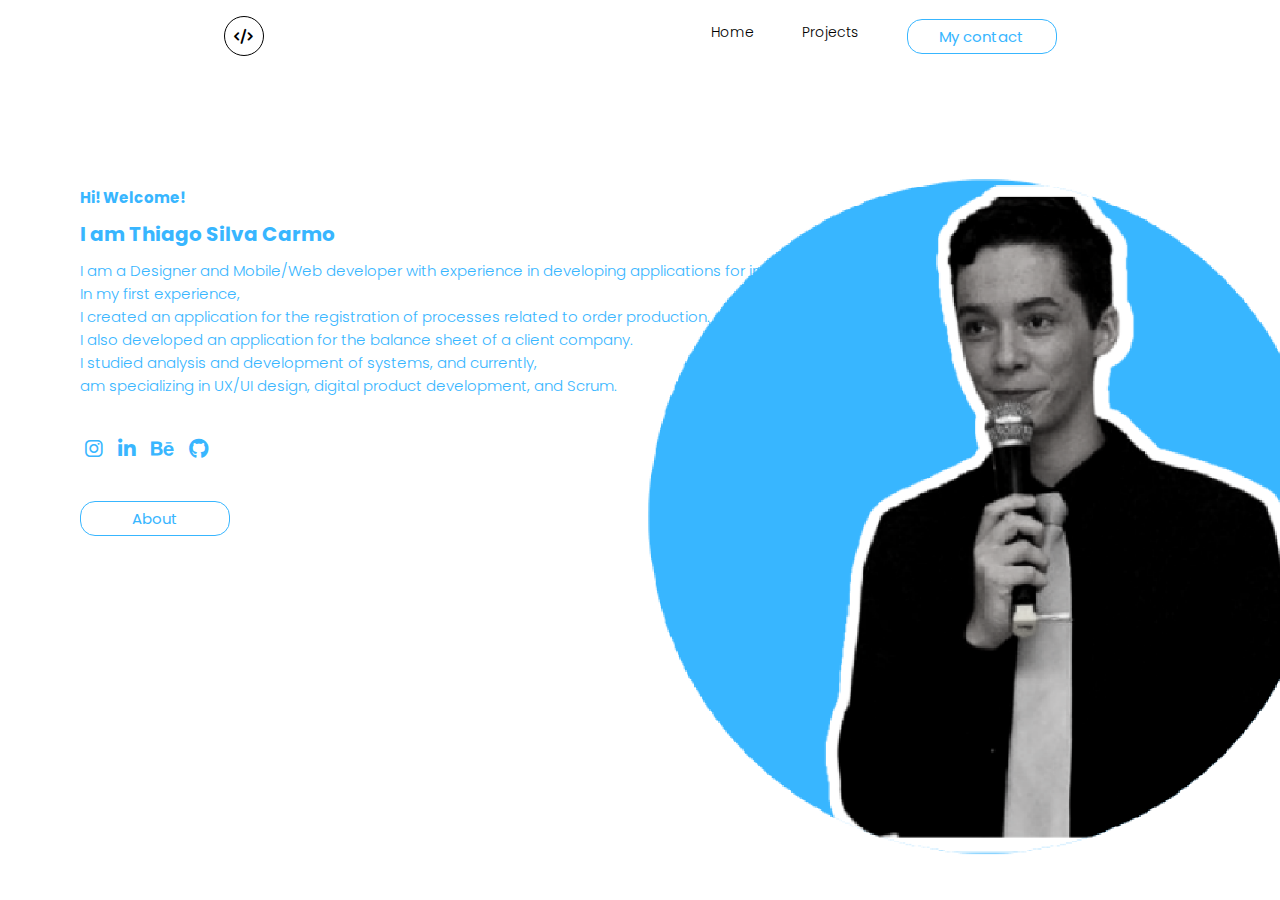
==== index.html @ 9cdd6fbf "Subi os arquivos do site" ====
<!DOCTYPE html>
<html lang="en">
<head>
    <meta charset="UTF-8">
    <meta name="viewport" content="width=device-width, initial-scale=1.0">
    <link rel="stylesheet" href="https://cdnjs.cloudflare.com/ajax/libs/font-awesome/6.1.0/css/all.min.css">
    <link rel="stylesheet" href="style.css">
    <link href="[data-uri]" rel="icon" type="image/x-icon">
    <title>Minha Página Pessoal</title>
</head>
<body>

    <div class="background">
    <header>
        <div class="logo">
            <i class="fa-solid fa-code"></i>
        </div>
        <div class="cabeçalho-link">
            <li>
                <a href="index.html">Home</a>
            </li>
            <!--<li>
                <a href="#">About</a>
            </li>-->
            <li>
                <a href="galeria.html">Projects</a>
            </li>
            <a href="contact.html"><button>My contact</button></a>
        </div>
        
    </header>

    <div class="container-text">
        <div class="text">
            <h3>Hi! Welcome!</h3>
            <h1>I am <span>Thiago Silva Carmo</span></h1>
            <p>
                I am a Designer and Mobile/Web developer with experience in developing applications for internal use.</br>
                In my first   experience,<br> 
                I created an application for the registration of processes related to order production.</br>
                I also developed an application for the balance sheet of a client company.</br>
                I studied analysis and development of systems, and currently,</br>
                am specializing in UX/UI design, digital product development, and Scrum.
            </p>
            <div class="redes-sociais">
                <a href="https://www.instagram.com/studiothart/">
                    <i class="fa-brands fa-instagram"></i>
                </a>
                <a href="https://www.linkedin.com/in/thiago-silva-carmo-9b46a412a/">
                    <i class="fa-brands fa-linkedin-in"></i>
                </a>
                <a href="https://www.behance.net/thiagocarmo">
                    <i class="fa-brands fa-behance"></i>
                </a>
                <a href="https://github.com/carmothiago">
                    <i class="fa-brands fa-github"></i>
                </a>
            </div>
            <a href="about.html"><button class="btn">About</button></a>
        </div>
    </div>
    </div>
</body>
</html>
---- style.css ----
@import url('https://fonts.googleapis.com/css2?family=Poppins:ital,wght@0,400;0,500;0,600;0,700;0,800;0,900;1,400;1,500;1,600;1,700;1,800;1,900&display=swap');

*{
    margin: 0;
    padding: 0;
    box-sizing: border-box;
    text-decoration: none;
    list-style: none;
    font-family: "Poppins", sans-serif;
}

body{
    
    height: auto;
}

section{
    display: flex;
    align-items: center;
    justify-content: center;
    flex-direction: column;
    padding: 10px 45px;
    background:	#38B6FF;
    width: 500px;
    box-shadow: rgba(0, 0, 0, 0.4) 0px 2px 4px, rgba(0, 0, 0, 0.3) 0px 7px 13px -3px, rgba(0, 0, 0, 0.2) 0px -3px 0px inset;
}

section h2{
    color: white;
    font-size: 2.5rem;
    margin: 2rem;

}
section form{
    display: flex;
    flex-direction: column;
    width: 100%;
}

form label{
    color: white;
    font-size: 17px;
    margin-bottom: 10px;
}

form input{
    padding: 15px;
    outline: none;
    border: 0;
    margin-bottom: 25px;
    font-size: 15px;
    transition: all 0.5s;
}

form input:focus{
    border-radius: 16px;
}

form textarea{
    padding: 10px;
    outline: none;
    border: 0;
    font-size: 15px;
    margin-bottom: 30px;
    transition: 0.5s;
}

form textarea:focus{
    border-radius: 16px;
}

section button{
    color: white;
    background: transparent;
    border: solid 1px white;
    padding: 5px;
    border-radius: 15px;
    font-size: 15px;
    width: 150px;
    cursor: pointer;
}

section button:hover{
    background-color: white;
    color: #38B6FF ;
    transition: 0.20s;
}

.background{
    background: linear-gradient(rgba(0,0,0,0.5), rgba(0,0,0,0.5));
    background-image: url(image/49446874.png);
    background-size: cover;
    background-position: center;
    width: 100%;
    height: 100vh;
}

header{
    display: flex;
    justify-content: space-around;
    max-width: 100%;
    align-items: center;
    text-align: center;
    padding-top: 1rem;
}
.cabeçalho-link{
    display: flex;
    gap: 3rem;
    font-weight: 300;
    cursor: pointer;
}

.cabeçalho-link a{
    color: black;
    font-size: 14px;
}

.cabeçalho-link a:hover{
    color: #38B6FF;
    transition: 0.5s all;
}

.logo{
    height: 40px;
    width: 40px;
    background: transparent;
    border: 1px solid black;
    color: black;
    border-radius: 50%;
    display: inline-flex;
    align-items: center;
    font-size: 15px;
    justify-content: center;
    cursor: pointer;
}

.logo:hover{
    color: #38B6FF;
    transition: 0.10s;
}

button{
    color: #38B6FF;
    background: transparent;
    border: solid 1px #38B6FF;
    padding: 5px;
    border-radius: 15px;
    font-size: 15px;
    width: 150px;
    cursor: pointer;
}

button:hover{
    background-color: #38B6FF;
    color: white;
    transition: 0.20s;
}

.about-text{
    padding: 50px 100px 0px 100px;
    height: 300vh;
}
.container-text{
    padding: 130px 0px 0px 80px;
}

.container-form{
    padding: 200px 200px;
}

.text h3{
    color: #38B6FF;
    font-size: 15px;
}

.text h1{
    font-size: 20px;
    margin-top: 10px;
}

.text span{
    color: #38B6FF;
}

.text p{
    margin-top: 10px;
    font-size: 15px;
    font-weight: 300;
}


.redes-sociais a{
    color: #38B6FF;
    padding: 5px;
    font-size: 20px;
}

.redes-sociais a:hover{
    color: black;
    transition: 0.10s;
}

.redes-sociais{
    margin-top: 10px;
}

.btn{
    margin-top: 20px;
}

.gallery {
    display: flex;
    flex-wrap: wrap;
    justify-content: space-around;
    padding: 20px;
}

.thumbnail {
    margin: 10px;
    overflow: hidden;
    border-radius: 5px;
    box-shadow: 0 0 10px rgba(0, 0, 0, 0.1);
    cursor: pointer;
}

.thumbnail img {
    width: 200px;
    height: 200px;
    transition: transform 0.2s;
}

.thumbnail:hover img {
    transform: scale(1.1);
}

.modal {
    display: none;
    position: fixed;
    top: 0;
    left: 0;
    width: 100%;
    height: 100%;
    background: rgba(0, 0, 0, 0.8);
    justify-content: center;
    align-items: center;
}

.modal-content {
    max-width: 800px;
    max-height: 80%;
    margin: auto;
}

.modal-content img {
    width: 80%;
    height: auto;
    border-radius: 5px;
}

.close {
    color: #fff;
    font-size: 20px;
    font-weight: bold;
    position: absolute;
    top: 15px;
    right: 15px;
    cursor: pointer;
}

/* page Thanks*/
.main{
    display: flex;
    align-items: center;
    justify-content: center;
    min-height: 100vh;
    flex-direction: column;
}

.text{
    font-size: 45px;
    color: #38B6FF;
    margin-bottom: 30px;
}

.paragrafo{
    font-size: 30px;
    margin-bottom: 40px;
}
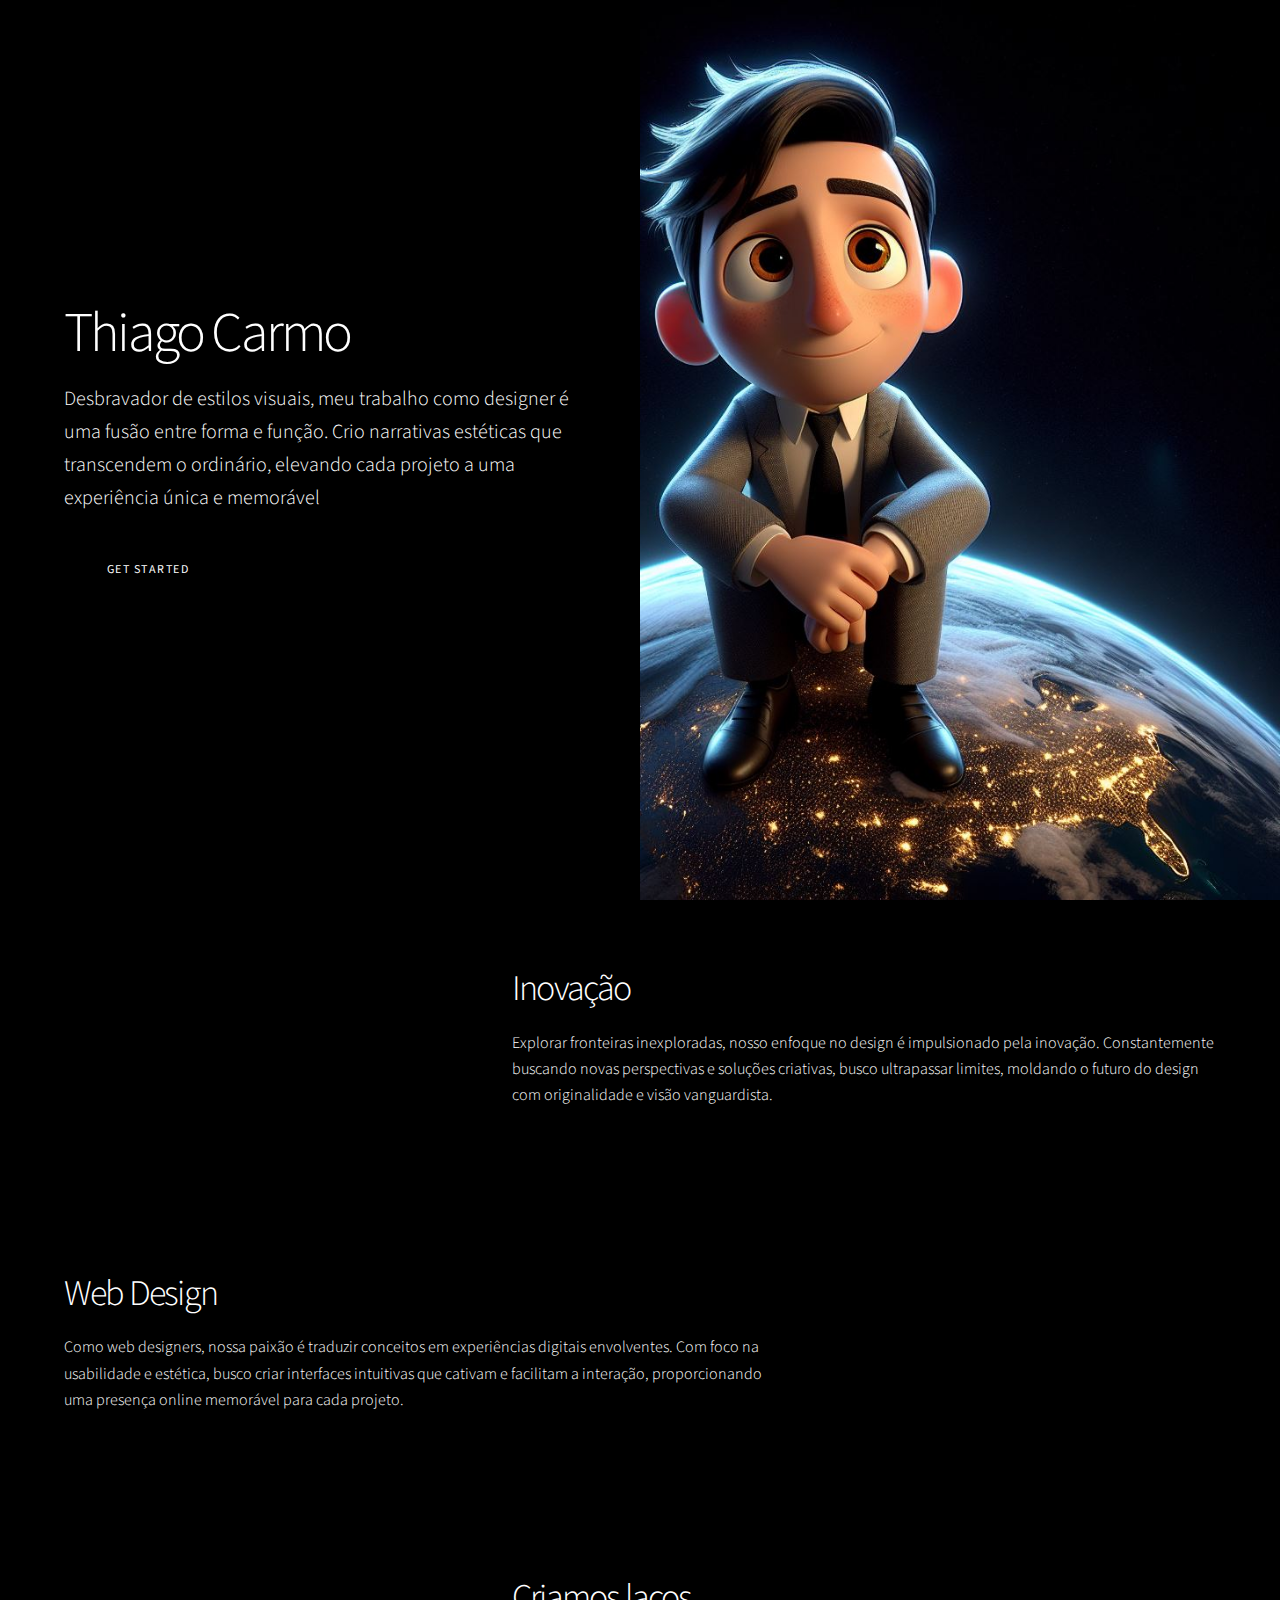
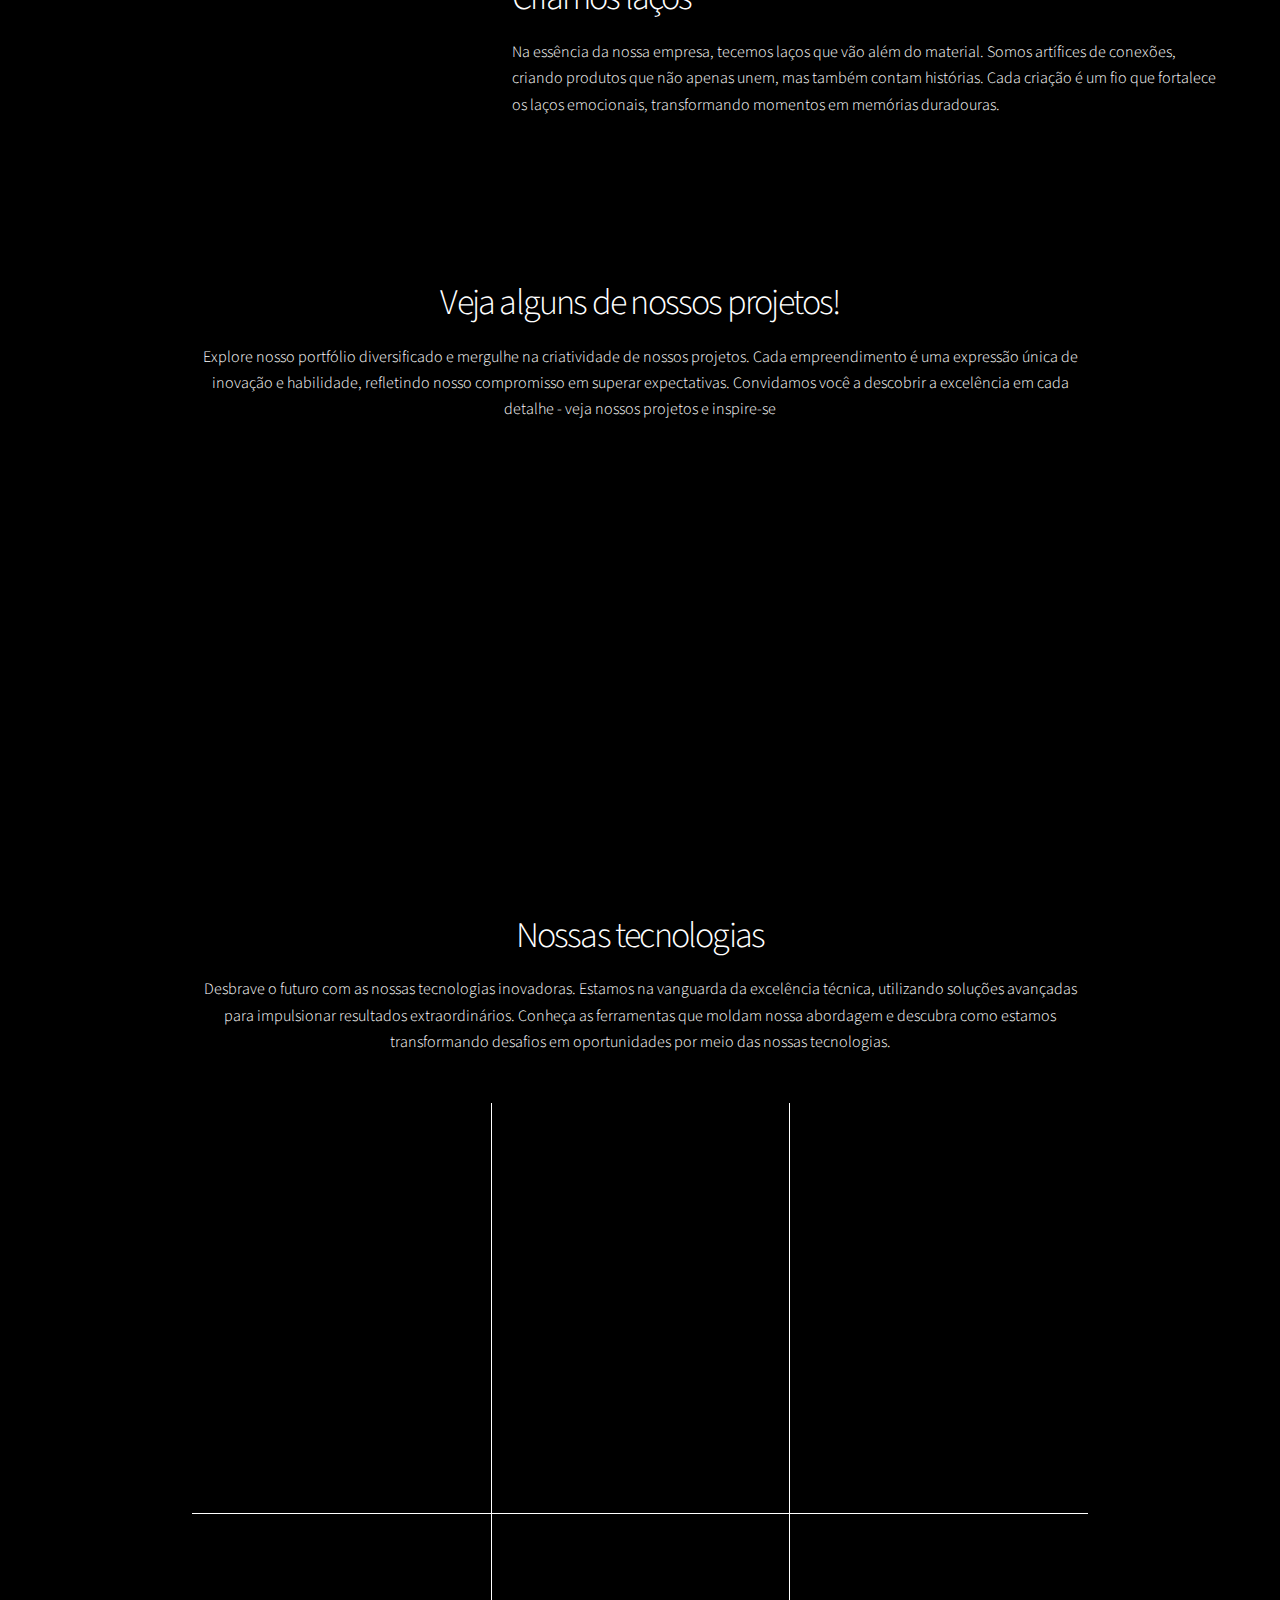
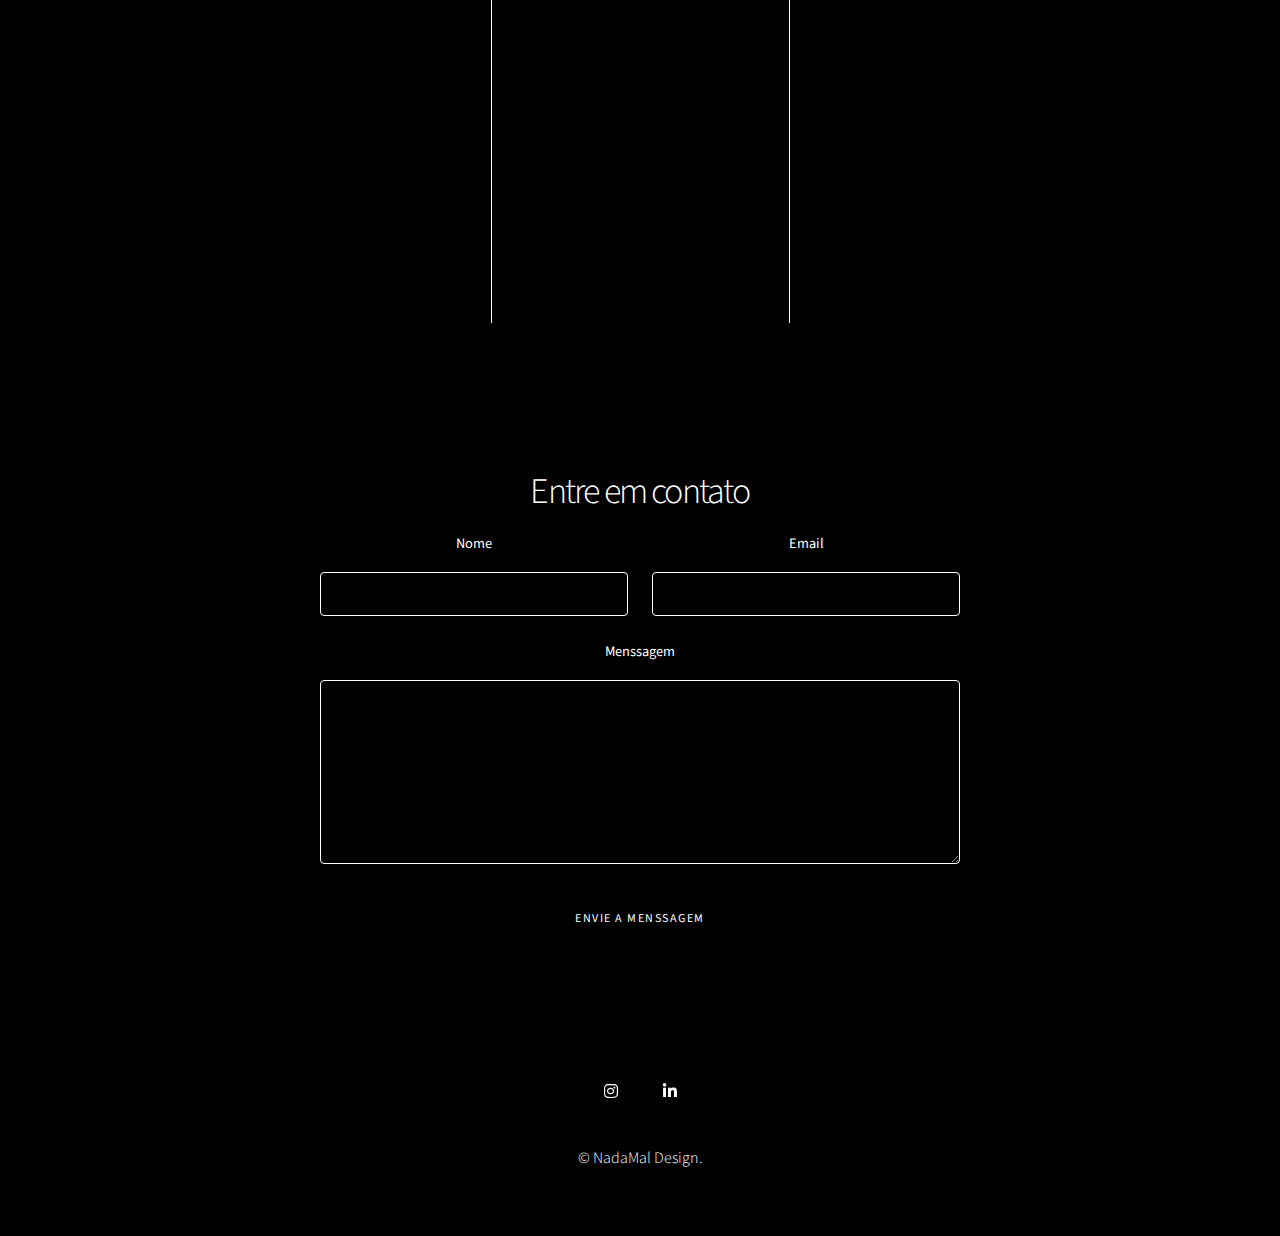
==== commit be0aa2b2: "Add files via upload" ====
--- a/index.html
+++ b/index.html
@@ -1,64 +1,333 @@
-<!DOCTYPE html>
-<html lang="en">
+<!DOCTYPE HTML>
+<html>
+
 <head>
-    <meta charset="UTF-8">
-    <meta name="viewport" content="width=device-width, initial-scale=1.0">
-    <link rel="stylesheet" href="https://cdnjs.cloudflare.com/ajax/libs/font-awesome/6.1.0/css/all.min.css">
-    <link rel="stylesheet" href="style.css">
-    <link href="[data-uri]" rel="icon" type="image/x-icon">
-    <title>Minha Página Pessoal</title>
+    <title>Thiago Carmo</title>
+    <meta charset="utf-8" />
+    <meta name="viewport" content="width=device-width, initial-scale=1, user-scalable=no" />
+    <link rel="stylesheet" href="assets/css/main.css" />
+    <noscript>
+        <link rel="stylesheet" href="assets/css/noscript.css" />
+    </noscript>
 </head>
-<body>
-
-    <div class="background">
-    <header>
-        <div class="logo">
-            <i class="fa-solid fa-code"></i>
-        </div>
-        <div class="cabeçalho-link">
-            <li>
-                <a href="index.html">Home</a>
-            </li>
-            <!--<li>
-                <a href="#">About</a>
-            </li>-->
-            <li>
-                <a href="galeria.html">Projects</a>
-            </li>
-            <a href="contact.html"><button>My contact</button></a>
-        </div>
-        
-    </header>
-
-    <div class="container-text">
-        <div class="text">
-            <h3>Hi! Welcome!</h3>
-            <h1>I am <span>Thiago Silva Carmo</span></h1>
-            <p>
-                I am a Designer and Mobile/Web developer with experience in developing applications for internal use.</br>
-                In my first   experience,<br> 
-                I created an application for the registration of processes related to order production.</br>
-                I also developed an application for the balance sheet of a client company.</br>
-                I studied analysis and development of systems, and currently,</br>
-                am specializing in UX/UI design, digital product development, and Scrum.
-            </p>
-            <div class="redes-sociais">
-                <a href="https://www.instagram.com/studiothart/">
-                    <i class="fa-brands fa-instagram"></i>
-                </a>
-                <a href="https://www.linkedin.com/in/thiago-silva-carmo-9b46a412a/">
-                    <i class="fa-brands fa-linkedin-in"></i>
-                </a>
-                <a href="https://www.behance.net/thiagocarmo">
-                    <i class="fa-brands fa-behance"></i>
-                </a>
-                <a href="https://github.com/carmothiago">
-                    <i class="fa-brands fa-github"></i>
-                </a>
-            </div>
-            <a href="about.html"><button class="btn">About</button></a>
-        </div>
+
+<body class="is-preload">
+
+    <!-- Wrapper -->
+    <div id="wrapper" class="divided">
+
+        <!-- One -->
+        <section
+            class="banner style1 orient-left content-align-left image-position-right fullscreen onload-image-fade-in onload-content-fade-right">
+            <div class="content">
+                <h1>Thiago Carmo</h1>
+                <p class="major">Desbravador de estilos visuais, meu trabalho como designer é uma fusão entre forma e
+                    função. Crio narrativas estéticas que transcendem o ordinário, elevando cada projeto a uma
+                    experiência única e memorável</p>
+                <ul class="actions stacked">
+                    <li><a href="#first" class="button big wide smooth-scroll-middle">Get Started</a></li>
+                </ul>
+            </div>
+            <div class="image">
+                <img src="images/banner.jpg" alt="" />
+            </div>
+        </section>
+
+        <!-- Two -->
+        <section class="spotlight style1 orient-right content-align-left image-position-center onscroll-image-fade-in"
+            id="first">
+            <div class="content">
+                <h2>Inovação</h2>
+                <p>Explorar fronteiras inexploradas, nosso enfoque no design é impulsionado pela inovação. Constantemente buscando novas perspectivas e soluções criativas, busco ultrapassar limites, moldando o futuro do design com originalidade e visão vanguardista.</p>
+                <ul class="actions stacked">
+                    <!-- <li><a href="#" class="button">Learn More</a></li> -->
+                </ul>
+            </div>
+            <div class="image">
+                <img src="images/spotlight01.jpg" alt="" />
+            </div>
+        </section>
+
+        <!-- Three -->
+        <section class="spotlight style1 orient-left content-align-left image-position-center onscroll-image-fade-in">
+            <div class="content">
+                <h2>Web Design</h2>
+                <p>Como web designers, nossa paixão é traduzir conceitos em experiências digitais envolventes. Com foco na usabilidade e estética, busco criar interfaces intuitivas que cativam e facilitam a interação, proporcionando uma presença online memorável para cada projeto.</p>
+                <ul class="actions stacked">
+                    <!-- <li><a href="#" class="button">Learn More</a></li> -->
+                </ul>
+            </div>
+            <div class="image">
+                <img src="images/spotlight02.jpg" alt="" />
+            </div>
+        </section>
+
+        <!-- Four -->
+        <section class="spotlight style1 orient-right content-align-left image-position-center onscroll-image-fade-in">
+            <div class="content">
+                <h2>Criamos laços</h2>
+                <p>Na essência da nossa empresa, tecemos laços que vão além do material. Somos artífices de conexões, criando produtos que não apenas unem, mas também contam histórias. Cada criação é um fio que fortalece os laços emocionais, transformando momentos em memórias duradouras.</p>
+                <ul class="actions stacked">
+                    <!-- <li><a href="#" class="button">Learn More</a></li> -->
+                </ul>
+            </div>
+            <div class="image">
+                <img src="images/spotlight03.jpg" alt="" />
+            </div>
+        </section>
+
+        <!-- Five -->
+        <section class="wrapper style1 align-center">
+            <div class="inner">
+                <h2>Veja alguns de nossos projetos!</h2>
+                <p>Explore nosso portfólio diversificado e mergulhe na criatividade de nossos projetos. Cada empreendimento é uma expressão única de inovação e habilidade, refletindo nosso compromisso em superar expectativas. Convidamos você a descobrir a excelência em cada detalhe - veja nossos projetos e inspire-se</p>
+            </div>
+
+            <!-- Gallery -->
+            <div class="gallery style2 medium lightbox onscroll-fade-in">
+                <article>
+                    <a href="images/gallery/fulls/01.png" class="image">
+                        <img src="images/gallery/thumbs/01.png" alt="" />
+                    </a>
+                    <div class="caption">
+                        <h3>The Art</h3>
+                        <p>Studio de art.</p>
+                        <ul class="actions fixed">
+                            <li><span class="button small">Detalhes</span></li>
+                        </ul>
+                    </div>
+                </article>
+                <article>
+                    <a href="images/gallery/fulls/02.png" class="image">
+                        <img src="images/gallery/thumbs/02.png" alt="" />
+                    </a>
+                    <div class="caption">
+                        <h3>The Art</h3>
+                        <p>Studio de art.</p>
+                        <ul class="actions fixed">
+                            <li><span class="button small">Detalhes</span></li>
+                        </ul>
+                    </div>
+                </article>
+                <article>
+                    <a href="images/gallery/fulls/03.png" class="image">
+                        <img src="images/gallery/thumbs/03.png" alt="" />
+                    </a>
+                    <div class="caption">
+                        <h3>VC Class</h3>
+                        <p>Escola.</p>
+                        <ul class="actions fixed">
+                            <li><span class="button small">Detalhes</span></li>
+                        </ul>
+                    </div>
+                </article>
+                <article>
+                    <a href="images/gallery/fulls/04.png" class="image">
+                        <img src="images/gallery/thumbs/04.png" alt="" />
+                    </a>
+                    <div class="caption">
+                        <h3>VC Classs</h3>
+                        <p>Escola.</p>
+                        <ul class="actions fixed">
+                            <li><span class="button small">Detalhes</span></li>
+                        </ul>
+                    </div>
+                </article>
+                <article>
+                    <a href="images/gallery/fulls/05.png" class="image">
+                        <img src="images/gallery/thumbs/05.png" alt="" />
+                    </a>
+                    <div class="caption">
+                        <h3>VC Class</h3>
+                        <p>Escola.</p>
+                        <ul class="actions fixed">
+                            <li><span class="button small">Detalhes</span></li>
+                        </ul>
+                    </div>
+                </article>
+                <article>
+                    <a href="images/gallery/fulls/06.png" class="image">
+                        <img src="images/gallery/thumbs/06.png" alt="" />
+                    </a>
+                    <div class="caption">
+                        <h3>Notre Cottage</h3>
+                        <p>Empresa de bolsas e artes feitas a mão.</p>
+                        <ul class="actions fixed">
+                            <li><span class="button small">Detalhes</span></li>
+                        </ul>
+                    </div>
+                </article>
+                <article>
+                    <a href="images/gallery/fulls/07.png" class="image">
+                        <img src="images/gallery/thumbs/07.png" alt="" />
+                    </a>
+                    <div class="caption">
+                        <h3>Fix Bug</h3>
+                        <p>Software House.</p>
+                        <ul class="actions fixed">
+                            <li><span class="button small">Detalhes</span></li>
+                        </ul>
+                    </div>
+                </article>
+                <article>
+                    <a href="images/gallery/fulls/08.png" class="image">
+                        <img src="images/gallery/thumbs/08.png" alt="" />
+                    </a>
+                    <div class="caption">
+                        <h3>Vitória Oliver</h3>
+                        <p>Ateliê de moda / griffe.</p>
+                        <ul class="actions fixed">
+                            <li><span class="button small">Detalhes</span></li>
+                        </ul>
+                    </div>
+                </article>
+                <article>
+                    <a href="images/gallery/fulls/09.png" class="image">
+                        <img src="images/gallery/thumbs/09.png" alt="" />
+                    </a>
+                    <div class="caption">
+                        <h3>Vitória Oliver</h3>
+                        <p>Ateliê de moda / griffe.</p>
+                        <ul class="actions fixed">
+                            <li><span class="button small">Detalhes</span></li>
+                        </ul>
+                    </div>
+                </article>
+                <article>
+                    <a href="images/gallery/fulls/10.png" class="image">
+                        <img src="images/gallery/thumbs/10.png" alt="" />
+                    </a>
+                    <div class="caption">
+                        <h3>Vitória Oliver</h3>
+                        <p>Ateliê de moda / griffe.</p>
+                        <ul class="actions fixed">
+                            <li><span class="button small">Detalhes</span></li>
+                        </ul>
+                    </div>
+                </article>
+                <article>
+                    <a href="images/gallery/fulls/11.png" class="image">
+                        <img src="images/gallery/thumbs/11.png" alt="" />
+                    </a>
+                    <div class="caption">
+                        <h3>Vitória Oliver</h3>
+                        <p>Ateliê de moda / griffe.</p>
+                        <ul class="actions fixed">
+                            <li><span class="button small">Detalhes</span></li>
+                        </ul>
+                    </div>
+                </article>
+                <article>
+                    <a href="images/gallery/fulls/12.png" class="image">
+                        <img src="images/gallery/thumbs/12.png" alt="" />
+                    </a>
+                    <div class="caption">
+                        <h3>Vitória Oliver</h3>
+                        <p>Ateliê de moda / griffe.</p>
+                        <ul class="actions fixed">
+                            <li><span class="button small">Detalhes</span></li>
+                        </ul>
+                    </div>
+                </article>
+            </div>
+
+        </section>
+
+        <!-- Six -->
+        <section class="wrapper style1 align-center">
+            <div class="inner">
+                <h2>Nossas tecnologias</h2>
+                <p>Desbrave o futuro com as nossas tecnologias inovadoras. Estamos na vanguarda da excelência técnica, utilizando soluções avançadas para impulsionar resultados extraordinários. Conheça as ferramentas que moldam nossa abordagem e descubra como estamos transformando desafios em oportunidades por meio das nossas tecnologias.</p>
+                <div class="items style1 medium onscroll-fade-in">
+                    <section>
+                        <!-- <span class="icon style2 major fa-gem"></span> -->
+                        <h3>Illustrator</h3>
+                        <p>Impulsione sua criatividade com o Adobe Illustrator, a ferramenta essencial para dar vida a visões artísticas. Com recursos avançados de design vetorial, o Illustrator oferece liberdade ilimitada para expressar sua imaginação. Transforme ideias em obras-primas visuais com precisão e fluidez incomparáveis.</p>
+                    </section>
+                    <section>
+                        <!-- <span class="icon style2 major fa-gem"></span> -->
+                        <h3>Photoshop</h3>
+                        <p>Explore novos horizontes visuais com o Adobe Photoshop, uma plataforma poderosa para manipulação de imagens e criação de composições envolventes. Desenvolva projetos impactantes com ferramentas intuitivas, redefinindo a estética digital. No Photoshop, cada pixel é uma oportunidade para a inovação visual</p>
+                    </section>
+                    <section>
+                        <!-- <span class="icon style2 major fa-gem"></span> -->
+                        <h3>Premiere</h3>
+                        <p>Descubra o poder da narrativa visual com o Adobe Premiere. Sua plataforma de edição de vídeo líder oferece uma experiência incomparável na criação de conteúdo envolvente. Do corte ao efeito final, o Premiere redefine a produção audiovisual, proporcionando uma jornada imersiva para cineastas e criadores de conteúdo</p>
+                    </section>
+                    <section>
+                        <!-- <span class="icon style2 major fa-gem"></span> -->
+                        <h3>HTML 5</h3>
+                        <p>Desenvolva experiências online envolventes com o HTML5, a linguagem fundamental para a web moderna. Com recursos avançados, como áudio, vídeo e gráficos, o HTML5 oferece uma base sólida para criação de sites dinâmicos e interativos. Explore o potencial ilimitado da programação web com esta tecnologia inovadora.</p>
+                    </section>
+                    <section>
+                        <!-- <span class="icon style2 major fa-gem"></span> -->
+                        <h3>CSS</h3>
+                        <p>Estilize a web com elegância e precisão usando o CSS (Cascading Style Sheets). Como a linguagem essencial para design de páginas, o CSS transforma conceitos em layouts visualmente atraentes. Explore a versatilidade do CSS para criar experiências de usuário marcantes e designs cativantes na era digital.</p>
+                    </section>
+                    <section>
+                        <!-- <span class="icon style2 major fa-gem"></span> -->
+                        <h3>Javascript</h3>
+                        <p>Dê vida à interatividade na web com JavaScript. Como a linguagem de programação essencial para o front-end, o JavaScript capacita experiências dinâmicas e responsivas. Desenvolva funcionalidades poderosas e aprimore a interação do usuário, elevando seus projetos web a um novo patamar de sofisticação e eficiência.</p>
+                    </section>
+                  
+                   
+                </div>
+            </div>
+        </section>
+
+        <!-- Seven -->
+        <section class="wrapper style1 align-center">
+            <div class="inner medium">
+                <h2>Entre em contato</h2>
+                <form method="post" action="https://api.staticforms.xyz/submit">
+                    <div class="fields">
+                        <div class="field half">
+                            <label for="name">Nome</label>
+                            <input type="text" name="name" id="name" value="" />
+                        </div>
+                        <div class="field half">
+                            <label for="email">Email</label>
+                            <input type="email" name="email" id="email" value="" />
+                        </div>
+                        <div class="field">
+                            <label for="message">Menssagem</label>
+                            <textarea name="message" id="message" rows="6"></textarea>
+                        </div>
+                    </div>
+                    <ul class="actions special">
+                        <li><input type="submit" name="submit" id="submit" value="Envie a Menssagem" /></li>
+                    </ul>
+                    <input type="hidden" name="accessKey" value="8aa22198-712a-491d-9bb7-4a039e0e6beb">
+                    <input type="hidden" name="redirectTo" value="/index.html">
+                </form>
+
+            </div>
+        </section>
+
+        <!-- Footer -->
+        <footer class="wrapper style1 align-center">
+            <div class="inner">
+                <ul class="icons">
+                    <li><a href="https://www.instagram.com/carmo.thiago/" class="icon brands style2 fa-instagram"><span
+                                class="label">Instagram</span></a></li>
+                    <li><a href="https://www.linkedin.com/in/thiago-silva-carmo-9b46a412a/"
+                            class="icon brands style2 fa-linkedin-in"><span class="label">LinkedIn</span></a></li>
+                </ul>
+                <p>&copy; NadaMal Design.</p>
+            </div>
+        </footer>
+
     </div>
-    </div>
+
+    <!-- Scripts -->
+    <script src="assets/js/jquery.min.js"></script>
+    <script src="assets/js/jquery.scrollex.min.js"></script>
+    <script src="assets/js/jquery.scrolly.min.js"></script>
+    <script src="assets/js/browser.min.js"></script>
+    <script src="assets/js/breakpoints.min.js"></script>
+    <script src="assets/js/util.js"></script>
+    <script src="assets/js/main.js"></script>
+
 </body>
-</html>
+
+</html>--- a/assets/css/main.css
+++ b/assets/css/main.css
@@ -0,0 +1,8598 @@
+@import url(fontawesome-all.min.css);
+@import url("https://fonts.googleapis.com/css?family=Source+Sans+Pro:300,300i,400,400i");
+
+
+html, body, div, span, applet, object,
+iframe, h1, h2, h3, h4, h5, h6, p, blockquote,
+pre, a, abbr, acronym, address, big, cite,
+code, del, dfn, em, img, ins, kbd, q, s, samp,
+small, strike, strong, sub, sup, tt, var, b,
+u, i, center, dl, dt, dd, ol, ul, li, fieldset,
+form, label, legend, table, caption, tbody,
+tfoot, thead, tr, th, td, article, aside,
+canvas, details, embed, figure, figcaption,
+footer, header, hgroup, menu, nav, output, ruby,
+section, summary, time, mark, audio, video {
+	margin: 0;
+	padding: 0;
+	border: 0;
+	font-size: 100%;
+	font: inherit;
+	vertical-align: baseline;}
+
+article, aside, details, figcaption, figure,
+footer, header, hgroup, menu, nav, section {
+	display: block;}
+
+body {
+	line-height: 1;
+}
+
+ol, ul {
+	list-style: none;
+}
+
+blockquote, q {
+	quotes: none;
+}
+
+	blockquote:before, blockquote:after, q:before, q:after {
+		content: '';
+		content: none;
+	}
+
+table {
+	border-collapse: collapse;
+	border-spacing: 0;
+}
+
+body {
+	-webkit-text-size-adjust: none;
+}
+
+mark {
+	background-color: transparent;
+	color: inherit;
+}
+
+input::-moz-focus-inner {
+	border: 0;
+	padding: 0;
+}
+
+input, select, textarea {
+	-moz-appearance: none;
+	-webkit-appearance: none;
+	-ms-appearance: none;
+	appearance: none;
+}
+
+/* Basic */
+
+	@-ms-viewport {
+		width: device-width;
+	}
+
+	body {
+		-ms-overflow-style: scrollbar;
+	}
+
+	@media screen and (max-width: 480px) {
+
+		html, body {
+			min-width: 320px;
+		}
+
+	}
+
+	html {
+		box-sizing: border-box;
+	}
+
+	*, *:before, *:after {
+		box-sizing: inherit;
+	}
+
+	body {
+		background: #ffffff;
+	}
+
+		body.is-preload *, body.is-preload *:before, body.is-preload *:after {
+			-moz-animation: none !important;
+			-webkit-animation: none !important;
+			-ms-animation: none !important;
+			animation: none !important;
+			-moz-transition: none !important;
+			-webkit-transition: none !important;
+			-ms-transition: none !important;
+			transition: none !important;
+		}
+
+/* Type */
+
+	html {
+		font-size: 18pt;
+	}
+
+		@media screen and (max-width: 1680px) {
+
+			html {
+				font-size: 14pt;
+			}
+
+		}
+
+		@media screen and (max-width: 1280px) {
+
+			html {
+				font-size: 12pt;
+			}
+
+		}
+
+		@media screen and (max-width: 736px) {
+
+			html {
+				font-size: 11pt;
+			}
+
+		}
+
+		@media screen and (max-width: 360px) {
+
+			html {
+				font-size: 10pt;
+			}
+
+		}
+
+	body {
+		background-color: #000000;
+		color: #ffffff;
+	}
+
+	body, input, select, textarea {
+		font-family: "Source Sans Pro", Helvetica, sans-serif;
+		font-size: 1rem;
+		font-weight: 300;
+		line-height: 1.65;
+	}
+
+	a {
+		-moz-transition: color 0.2s ease-in-out;
+		-webkit-transition: color 0.2s ease-in-out;
+		-ms-transition: color 0.2s ease-in-out;
+		transition: color 0.2s ease-in-out;
+		text-decoration: underline;
+	}
+
+		a:hover {
+			text-decoration: none;
+		}
+
+	strong, b {
+		font-weight: 400;
+	}
+
+	em, i {
+		font-style: italic;
+	}
+
+	p {
+		margin: 0 0 2rem 0;
+	}
+
+		p.major {
+			font-size: 1.25rem;
+		}
+
+	h1, h2, h3, h4, h5, h6 {
+		font-weight: 300;
+		line-height: 1.375;
+		letter-spacing: -0.05em;
+		margin: 0 0 1rem 0;
+	}
+
+		h1 a, h2 a, h3 a, h4 a, h5 a, h6 a {
+			color: #ffffff;
+			text-decoration: none;
+		}
+
+	h1 {
+		font-size: 3.5rem;
+		line-height: 1.2;
+	}
+
+	h2 {
+		font-size: 2.25rem;
+	}
+
+	h3 {
+		font-size: 1.5rem;
+	}
+
+	h4 {
+		font-size: 1.1rem;
+	}
+
+	h5 {
+		font-size: 0.9rem;
+	}
+
+	h6 {
+		font-size: 0.7rem;
+	}
+
+	sub {
+		font-size: 0.8rem;
+		position: relative;
+		top: 0.5rem;
+	}
+
+	sup {
+		font-size: 0.8rem;
+		position: relative;
+		top: -0.5rem;
+	}
+
+	blockquote {
+		border-left: solid 4px;
+		font-style: italic;
+		margin: 0 0 2rem 0;
+		padding: 0.5rem 0 0.5rem 2rem;
+	}
+
+	code {
+		border-radius: 4px;
+		font-family: "Courier New", monospace;
+		font-size: 0.9em;
+		margin: 0 0.25rem;
+		padding: 0.25rem 0.325rem;
+	}
+
+	pre {
+		-webkit-overflow-scrolling: touch;
+		font-family: "Courier New", monospace;
+		font-size: 0.9em;
+		margin: 0 0 2rem 0;
+	}
+
+		pre code {
+			display: block;
+			line-height: 1.5;
+			padding: 0.75rem 1rem;
+			overflow-x: auto;
+		}
+
+	hr {
+		border: 0;
+		border-bottom: solid 1px;
+		margin: 2.5rem 0;
+	}
+
+		hr.major {
+			margin: 3.5rem 0;
+		}
+
+	.align-left {
+		text-align: left;
+	}
+
+	.align-center {
+		text-align: center;
+	}
+
+	.align-right {
+		text-align: right;
+	}
+
+	@media screen and (max-width: 736px) {
+
+		p.major {
+			font-size: 1.1rem;
+		}
+
+		h1 {
+			font-size: 2.5rem;
+		}
+
+		h2 {
+			font-size: 2rem;
+		}
+
+		h3 {
+			font-size: 1.25rem;
+		}
+
+		h4 {
+			font-size: 1rem;
+		}
+
+	}
+
+	input, select, textarea {
+		color: #ffffff;
+	}
+
+	a {
+		color: #ffffff;
+	}
+
+		a:hover {
+			color: #47D3E5;
+		}
+
+	strong, b {
+		color: #ffffff;
+	}
+
+	h1, h2, h3, h4, h5, h6 {
+		color: #ffffff;
+	}
+
+	blockquote {
+		border-left-color: #ffffff;
+	}
+
+	code {
+		background: #ffffff;
+		border-color: #ffffff;
+	}
+
+	hr {
+		border-bottom-color: #ffffff;
+	}
+
+/* Row */
+
+	.row {
+		display: flex;
+		flex-wrap: wrap;
+		box-sizing: border-box;
+		align-items: stretch;
+	}
+
+		.row > * {
+			box-sizing: border-box;
+		}
+
+		.row.gtr-uniform > * > :last-child {
+			margin-bottom: 0;
+		}
+
+		.row.aln-left {
+			justify-content: flex-start;
+		}
+
+		.row.aln-center {
+			justify-content: center;
+		}
+
+		.row.aln-right {
+			justify-content: flex-end;
+		}
+
+		.row.aln-top {
+			align-items: flex-start;
+		}
+
+		.row.aln-middle {
+			align-items: center;
+		}
+
+		.row.aln-bottom {
+			align-items: flex-end;
+		}
+
+		.row > .imp {
+			order: -1;
+		}
+
+		.row > .col-1 {
+			width: 8.33333%;
+		}
+
+		.row > .off-1 {
+			margin-left: 8.33333%;
+		}
+
+		.row > .col-2 {
+			width: 16.66667%;
+		}
+
+		.row > .off-2 {
+			margin-left: 16.66667%;
+		}
+
+		.row > .col-3 {
+			width: 25%;
+		}
+
+		.row > .off-3 {
+			margin-left: 25%;
+		}
+
+		.row > .col-4 {
+			width: 33.33333%;
+		}
+
+		.row > .off-4 {
+			margin-left: 33.33333%;
+		}
+
+		.row > .col-5 {
+			width: 41.66667%;
+		}
+
+		.row > .off-5 {
+			margin-left: 41.66667%;
+		}
+
+		.row > .col-6 {
+			width: 50%;
+		}
+
+		.row > .off-6 {
+			margin-left: 50%;
+		}
+
+		.row > .col-7 {
+			width: 58.33333%;
+		}
+
+		.row > .off-7 {
+			margin-left: 58.33333%;
+		}
+
+		.row > .col-8 {
+			width: 66.66667%;
+		}
+
+		.row > .off-8 {
+			margin-left: 66.66667%;
+		}
+
+		.row > .col-9 {
+			width: 75%;
+		}
+
+		.row > .off-9 {
+			margin-left: 75%;
+		}
+
+		.row > .col-10 {
+			width: 83.33333%;
+		}
+
+		.row > .off-10 {
+			margin-left: 83.33333%;
+		}
+
+		.row > .col-11 {
+			width: 91.66667%;
+		}
+
+		.row > .off-11 {
+			margin-left: 91.66667%;
+		}
+
+		.row > .col-12 {
+			width: 100%;
+		}
+
+		.row > .off-12 {
+			margin-left: 100%;
+		}
+
+		.row.gtr-0 {
+			margin-top: 0;
+			margin-left: 0rem;
+		}
+
+			.row.gtr-0 > * {
+				padding: 0 0 0 0rem;
+			}
+
+			.row.gtr-0.gtr-uniform {
+				margin-top: 0rem;
+			}
+
+				.row.gtr-0.gtr-uniform > * {
+					padding-top: 0rem;
+				}
+
+		.row.gtr-25 {
+			margin-top: 0;
+			margin-left: -0.5rem;
+		}
+
+			.row.gtr-25 > * {
+				padding: 0 0 0 0.5rem;
+			}
+
+			.row.gtr-25.gtr-uniform {
+				margin-top: -0.5rem;
+			}
+
+				.row.gtr-25.gtr-uniform > * {
+					padding-top: 0.5rem;
+				}
+
+		.row.gtr-50 {
+			margin-top: 0;
+			margin-left: -1rem;
+		}
+
+			.row.gtr-50 > * {
+				padding: 0 0 0 1rem;
+			}
+
+			.row.gtr-50.gtr-uniform {
+				margin-top: -1rem;
+			}
+
+				.row.gtr-50.gtr-uniform > * {
+					padding-top: 1rem;
+				}
+
+		.row {
+			margin-top: 0;
+			margin-left: -2rem;
+		}
+
+			.row > * {
+				padding: 0 0 0 2rem;
+			}
+
+			.row.gtr-uniform {
+				margin-top: -2rem;
+			}
+
+				.row.gtr-uniform > * {
+					padding-top: 2rem;
+				}
+
+		.row.gtr-150 {
+			margin-top: 0;
+			margin-left: -3rem;
+		}
+
+			.row.gtr-150 > * {
+				padding: 0 0 0 3rem;
+			}
+
+			.row.gtr-150.gtr-uniform {
+				margin-top: -3rem;
+			}
+
+				.row.gtr-150.gtr-uniform > * {
+					padding-top: 3rem;
+				}
+
+		.row.gtr-200 {
+			margin-top: 0;
+			margin-left: -4rem;
+		}
+
+			.row.gtr-200 > * {
+				padding: 0 0 0 4rem;
+			}
+
+			.row.gtr-200.gtr-uniform {
+				margin-top: -4rem;
+			}
+
+				.row.gtr-200.gtr-uniform > * {
+					padding-top: 4rem;
+				}
+
+		@media screen and (max-width: 1680px) {
+
+			.row {
+				display: flex;
+				flex-wrap: wrap;
+				box-sizing: border-box;
+				align-items: stretch;
+			}
+
+				.row > * {
+					box-sizing: border-box;
+				}
+
+				.row.gtr-uniform > * > :last-child {
+					margin-bottom: 0;
+				}
+
+				.row.aln-left {
+					justify-content: flex-start;
+				}
+
+				.row.aln-center {
+					justify-content: center;
+				}
+
+				.row.aln-right {
+					justify-content: flex-end;
+				}
+
+				.row.aln-top {
+					align-items: flex-start;
+				}
+
+				.row.aln-middle {
+					align-items: center;
+				}
+
+				.row.aln-bottom {
+					align-items: flex-end;
+				}
+
+				.row > .imp-xlarge {
+					order: -1;
+				}
+
+				.row > .col-1-xlarge {
+					width: 8.33333%;
+				}
+
+				.row > .off-1-xlarge {
+					margin-left: 8.33333%;
+				}
+
+				.row > .col-2-xlarge {
+					width: 16.66667%;
+				}
+
+				.row > .off-2-xlarge {
+					margin-left: 16.66667%;
+				}
+
+				.row > .col-3-xlarge {
+					width: 25%;
+				}
+
+				.row > .off-3-xlarge {
+					margin-left: 25%;
+				}
+
+				.row > .col-4-xlarge {
+					width: 33.33333%;
+				}
+
+				.row > .off-4-xlarge {
+					margin-left: 33.33333%;
+				}
+
+				.row > .col-5-xlarge {
+					width: 41.66667%;
+				}
+
+				.row > .off-5-xlarge {
+					margin-left: 41.66667%;
+				}
+
+				.row > .col-6-xlarge {
+					width: 50%;
+				}
+
+				.row > .off-6-xlarge {
+					margin-left: 50%;
+				}
+
+				.row > .col-7-xlarge {
+					width: 58.33333%;
+				}
+
+				.row > .off-7-xlarge {
+					margin-left: 58.33333%;
+				}
+
+				.row > .col-8-xlarge {
+					width: 66.66667%;
+				}
+
+				.row > .off-8-xlarge {
+					margin-left: 66.66667%;
+				}
+
+				.row > .col-9-xlarge {
+					width: 75%;
+				}
+
+				.row > .off-9-xlarge {
+					margin-left: 75%;
+				}
+
+				.row > .col-10-xlarge {
+					width: 83.33333%;
+				}
+
+				.row > .off-10-xlarge {
+					margin-left: 83.33333%;
+				}
+
+				.row > .col-11-xlarge {
+					width: 91.66667%;
+				}
+
+				.row > .off-11-xlarge {
+					margin-left: 91.66667%;
+				}
+
+				.row > .col-12-xlarge {
+					width: 100%;
+				}
+
+				.row > .off-12-xlarge {
+					margin-left: 100%;
+				}
+
+				.row.gtr-0 {
+					margin-top: 0;
+					margin-left: 0rem;
+				}
+
+					.row.gtr-0 > * {
+						padding: 0 0 0 0rem;
+					}
+
+					.row.gtr-0.gtr-uniform {
+						margin-top: 0rem;
+					}
+
+						.row.gtr-0.gtr-uniform > * {
+							padding-top: 0rem;
+						}
+
+				.row.gtr-25 {
+					margin-top: 0;
+					margin-left: -0.5rem;
+				}
+
+					.row.gtr-25 > * {
+						padding: 0 0 0 0.5rem;
+					}
+
+					.row.gtr-25.gtr-uniform {
+						margin-top: -0.5rem;
+					}
+
+						.row.gtr-25.gtr-uniform > * {
+							padding-top: 0.5rem;
+						}
+
+				.row.gtr-50 {
+					margin-top: 0;
+					margin-left: -1rem;
+				}
+
+					.row.gtr-50 > * {
+						padding: 0 0 0 1rem;
+					}
+
+					.row.gtr-50.gtr-uniform {
+						margin-top: -1rem;
+					}
+
+						.row.gtr-50.gtr-uniform > * {
+							padding-top: 1rem;
+						}
+
+				.row {
+					margin-top: 0;
+					margin-left: -2rem;
+				}
+
+					.row > * {
+						padding: 0 0 0 2rem;
+					}
+
+					.row.gtr-uniform {
+						margin-top: -2rem;
+					}
+
+						.row.gtr-uniform > * {
+							padding-top: 2rem;
+						}
+
+				.row.gtr-150 {
+					margin-top: 0;
+					margin-left: -3rem;
+				}
+
+					.row.gtr-150 > * {
+						padding: 0 0 0 3rem;
+					}
+
+					.row.gtr-150.gtr-uniform {
+						margin-top: -3rem;
+					}
+
+						.row.gtr-150.gtr-uniform > * {
+							padding-top: 3rem;
+						}
+
+				.row.gtr-200 {
+					margin-top: 0;
+					margin-left: -4rem;
+				}
+
+					.row.gtr-200 > * {
+						padding: 0 0 0 4rem;
+					}
+
+					.row.gtr-200.gtr-uniform {
+						margin-top: -4rem;
+					}
+
+						.row.gtr-200.gtr-uniform > * {
+							padding-top: 4rem;
+						}
+
+		}
+
+		@media screen and (max-width: 1280px) {
+
+			.row {
+				display: flex;
+				flex-wrap: wrap;
+				box-sizing: border-box;
+				align-items: stretch;
+			}
+
+				.row > * {
+					box-sizing: border-box;
+				}
+
+				.row.gtr-uniform > * > :last-child {
+					margin-bottom: 0;
+				}
+
+				.row.aln-left {
+					justify-content: flex-start;
+				}
+
+				.row.aln-center {
+					justify-content: center;
+				}
+
+				.row.aln-right {
+					justify-content: flex-end;
+				}
+
+				.row.aln-top {
+					align-items: flex-start;
+				}
+
+				.row.aln-middle {
+					align-items: center;
+				}
+
+				.row.aln-bottom {
+					align-items: flex-end;
+				}
+
+				.row > .imp-large {
+					order: -1;
+				}
+
+				.row > .col-1-large {
+					width: 8.33333%;
+				}
+
+				.row > .off-1-large {
+					margin-left: 8.33333%;
+				}
+
+				.row > .col-2-large {
+					width: 16.66667%;
+				}
+
+				.row > .off-2-large {
+					margin-left: 16.66667%;
+				}
+
+				.row > .col-3-large {
+					width: 25%;
+				}
+
+				.row > .off-3-large {
+					margin-left: 25%;
+				}
+
+				.row > .col-4-large {
+					width: 33.33333%;
+				}
+
+				.row > .off-4-large {
+					margin-left: 33.33333%;
+				}
+
+				.row > .col-5-large {
+					width: 41.66667%;
+				}
+
+				.row > .off-5-large {
+					margin-left: 41.66667%;
+				}
+
+				.row > .col-6-large {
+					width: 50%;
+				}
+
+				.row > .off-6-large {
+					margin-left: 50%;
+				}
+
+				.row > .col-7-large {
+					width: 58.33333%;
+				}
+
+				.row > .off-7-large {
+					margin-left: 58.33333%;
+				}
+
+				.row > .col-8-large {
+					width: 66.66667%;
+				}
+
+				.row > .off-8-large {
+					margin-left: 66.66667%;
+				}
+
+				.row > .col-9-large {
+					width: 75%;
+				}
+
+				.row > .off-9-large {
+					margin-left: 75%;
+				}
+
+				.row > .col-10-large {
+					width: 83.33333%;
+				}
+
+				.row > .off-10-large {
+					margin-left: 83.33333%;
+				}
+
+				.row > .col-11-large {
+					width: 91.66667%;
+				}
+
+				.row > .off-11-large {
+					margin-left: 91.66667%;
+				}
+
+				.row > .col-12-large {
+					width: 100%;
+				}
+
+				.row > .off-12-large {
+					margin-left: 100%;
+				}
+
+				.row.gtr-0 {
+					margin-top: 0;
+					margin-left: 0rem;
+				}
+
+					.row.gtr-0 > * {
+						padding: 0 0 0 0rem;
+					}
+
+					.row.gtr-0.gtr-uniform {
+						margin-top: 0rem;
+					}
+
+						.row.gtr-0.gtr-uniform > * {
+							padding-top: 0rem;
+						}
+
+				.row.gtr-25 {
+					margin-top: 0;
+					margin-left: -0.5rem;
+				}
+
+					.row.gtr-25 > * {
+						padding: 0 0 0 0.5rem;
+					}
+
+					.row.gtr-25.gtr-uniform {
+						margin-top: -0.5rem;
+					}
+
+						.row.gtr-25.gtr-uniform > * {
+							padding-top: 0.5rem;
+						}
+
+				.row.gtr-50 {
+					margin-top: 0;
+					margin-left: -1rem;
+				}
+
+					.row.gtr-50 > * {
+						padding: 0 0 0 1rem;
+					}
+
+					.row.gtr-50.gtr-uniform {
+						margin-top: -1rem;
+					}
+
+						.row.gtr-50.gtr-uniform > * {
+							padding-top: 1rem;
+						}
+
+				.row {
+					margin-top: 0;
+					margin-left: -2rem;
+				}
+
+					.row > * {
+						padding: 0 0 0 2rem;
+					}
+
+					.row.gtr-uniform {
+						margin-top: -2rem;
+					}
+
+						.row.gtr-uniform > * {
+							padding-top: 2rem;
+						}
+
+				.row.gtr-150 {
+					margin-top: 0;
+					margin-left: -3rem;
+				}
+
+					.row.gtr-150 > * {
+						padding: 0 0 0 3rem;
+					}
+
+					.row.gtr-150.gtr-uniform {
+						margin-top: -3rem;
+					}
+
+						.row.gtr-150.gtr-uniform > * {
+							padding-top: 3rem;
+						}
+
+				.row.gtr-200 {
+					margin-top: 0;
+					margin-left: -4rem;
+				}
+
+					.row.gtr-200 > * {
+						padding: 0 0 0 4rem;
+					}
+
+					.row.gtr-200.gtr-uniform {
+						margin-top: -4rem;
+					}
+
+						.row.gtr-200.gtr-uniform > * {
+							padding-top: 4rem;
+						}
+
+		}
+
+		@media screen and (max-width: 980px) {
+
+			.row {
+				display: flex;
+				flex-wrap: wrap;
+				box-sizing: border-box;
+				align-items: stretch;
+			}
+
+				.row > * {
+					box-sizing: border-box;
+				}
+
+				.row.gtr-uniform > * > :last-child {
+					margin-bottom: 0;
+				}
+
+				.row.aln-left {
+					justify-content: flex-start;
+				}
+
+				.row.aln-center {
+					justify-content: center;
+				}
+
+				.row.aln-right {
+					justify-content: flex-end;
+				}
+
+				.row.aln-top {
+					align-items: flex-start;
+				}
+
+				.row.aln-middle {
+					align-items: center;
+				}
+
+				.row.aln-bottom {
+					align-items: flex-end;
+				}
+
+				.row > .imp-medium {
+					order: -1;
+				}
+
+				.row > .col-1-medium {
+					width: 8.33333%;
+				}
+
+				.row > .off-1-medium {
+					margin-left: 8.33333%;
+				}
+
+				.row > .col-2-medium {
+					width: 16.66667%;
+				}
+
+				.row > .off-2-medium {
+					margin-left: 16.66667%;
+				}
+
+				.row > .col-3-medium {
+					width: 25%;
+				}
+
+				.row > .off-3-medium {
+					margin-left: 25%;
+				}
+
+				.row > .col-4-medium {
+					width: 33.33333%;
+				}
+
+				.row > .off-4-medium {
+					margin-left: 33.33333%;
+				}
+
+				.row > .col-5-medium {
+					width: 41.66667%;
+				}
+
+				.row > .off-5-medium {
+					margin-left: 41.66667%;
+				}
+
+				.row > .col-6-medium {
+					width: 50%;
+				}
+
+				.row > .off-6-medium {
+					margin-left: 50%;
+				}
+
+				.row > .col-7-medium {
+					width: 58.33333%;
+				}
+
+				.row > .off-7-medium {
+					margin-left: 58.33333%;
+				}
+
+				.row > .col-8-medium {
+					width: 66.66667%;
+				}
+
+				.row > .off-8-medium {
+					margin-left: 66.66667%;
+				}
+
+				.row > .col-9-medium {
+					width: 75%;
+				}
+
+				.row > .off-9-medium {
+					margin-left: 75%;
+				}
+
+				.row > .col-10-medium {
+					width: 83.33333%;
+				}
+
+				.row > .off-10-medium {
+					margin-left: 83.33333%;
+				}
+
+				.row > .col-11-medium {
+					width: 91.66667%;
+				}
+
+				.row > .off-11-medium {
+					margin-left: 91.66667%;
+				}
+
+				.row > .col-12-medium {
+					width: 100%;
+				}
+
+				.row > .off-12-medium {
+					margin-left: 100%;
+				}
+
+				.row.gtr-0 {
+					margin-top: 0;
+					margin-left: 0rem;
+				}
+
+					.row.gtr-0 > * {
+						padding: 0 0 0 0rem;
+					}
+
+					.row.gtr-0.gtr-uniform {
+						margin-top: 0rem;
+					}
+
+						.row.gtr-0.gtr-uniform > * {
+							padding-top: 0rem;
+						}
+
+				.row.gtr-25 {
+					margin-top: 0;
+					margin-left: -0.5rem;
+				}
+
+					.row.gtr-25 > * {
+						padding: 0 0 0 0.5rem;
+					}
+
+					.row.gtr-25.gtr-uniform {
+						margin-top: -0.5rem;
+					}
+
+						.row.gtr-25.gtr-uniform > * {
+							padding-top: 0.5rem;
+						}
+
+				.row.gtr-50 {
+					margin-top: 0;
+					margin-left: -1rem;
+				}
+
+					.row.gtr-50 > * {
+						padding: 0 0 0 1rem;
+					}
+
+					.row.gtr-50.gtr-uniform {
+						margin-top: -1rem;
+					}
+
+						.row.gtr-50.gtr-uniform > * {
+							padding-top: 1rem;
+						}
+
+				.row {
+					margin-top: 0;
+					margin-left: -2rem;
+				}
+
+					.row > * {
+						padding: 0 0 0 2rem;
+					}
+
+					.row.gtr-uniform {
+						margin-top: -2rem;
+					}
+
+						.row.gtr-uniform > * {
+							padding-top: 2rem;
+						}
+
+				.row.gtr-150 {
+					margin-top: 0;
+					margin-left: -3rem;
+				}
+
+					.row.gtr-150 > * {
+						padding: 0 0 0 3rem;
+					}
+
+					.row.gtr-150.gtr-uniform {
+						margin-top: -3rem;
+					}
+
+						.row.gtr-150.gtr-uniform > * {
+							padding-top: 3rem;
+						}
+
+				.row.gtr-200 {
+					margin-top: 0;
+					margin-left: -4rem;
+				}
+
+					.row.gtr-200 > * {
+						padding: 0 0 0 4rem;
+					}
+
+					.row.gtr-200.gtr-uniform {
+						margin-top: -4rem;
+					}
+
+						.row.gtr-200.gtr-uniform > * {
+							padding-top: 4rem;
+						}
+
+		}
+
+		@media screen and (max-width: 736px) {
+
+			.row {
+				display: flex;
+				flex-wrap: wrap;
+				box-sizing: border-box;
+				align-items: stretch;
+			}
+
+				.row > * {
+					box-sizing: border-box;
+				}
+
+				.row.gtr-uniform > * > :last-child {
+					margin-bottom: 0;
+				}
+
+				.row.aln-left {
+					justify-content: flex-start;
+				}
+
+				.row.aln-center {
+					justify-content: center;
+				}
+
+				.row.aln-right {
+					justify-content: flex-end;
+				}
+
+				.row.aln-top {
+					align-items: flex-start;
+				}
+
+				.row.aln-middle {
+					align-items: center;
+				}
+
+				.row.aln-bottom {
+					align-items: flex-end;
+				}
+
+				.row > .imp-small {
+					order: -1;
+				}
+
+				.row > .col-1-small {
+					width: 8.33333%;
+				}
+
+				.row > .off-1-small {
+					margin-left: 8.33333%;
+				}
+
+				.row > .col-2-small {
+					width: 16.66667%;
+				}
+
+				.row > .off-2-small {
+					margin-left: 16.66667%;
+				}
+
+				.row > .col-3-small {
+					width: 25%;
+				}
+
+				.row > .off-3-small {
+					margin-left: 25%;
+				}
+
+				.row > .col-4-small {
+					width: 33.33333%;
+				}
+
+				.row > .off-4-small {
+					margin-left: 33.33333%;
+				}
+
+				.row > .col-5-small {
+					width: 41.66667%;
+				}
+
+				.row > .off-5-small {
+					margin-left: 41.66667%;
+				}
+
+				.row > .col-6-small {
+					width: 50%;
+				}
+
+				.row > .off-6-small {
+					margin-left: 50%;
+				}
+
+				.row > .col-7-small {
+					width: 58.33333%;
+				}
+
+				.row > .off-7-small {
+					margin-left: 58.33333%;
+				}
+
+				.row > .col-8-small {
+					width: 66.66667%;
+				}
+
+				.row > .off-8-small {
+					margin-left: 66.66667%;
+				}
+
+				.row > .col-9-small {
+					width: 75%;
+				}
+
+				.row > .off-9-small {
+					margin-left: 75%;
+				}
+
+				.row > .col-10-small {
+					width: 83.33333%;
+				}
+
+				.row > .off-10-small {
+					margin-left: 83.33333%;
+				}
+
+				.row > .col-11-small {
+					width: 91.66667%;
+				}
+
+				.row > .off-11-small {
+					margin-left: 91.66667%;
+				}
+
+				.row > .col-12-small {
+					width: 100%;
+				}
+
+				.row > .off-12-small {
+					margin-left: 100%;
+				}
+
+				.row.gtr-0 {
+					margin-top: 0;
+					margin-left: 0rem;
+				}
+
+					.row.gtr-0 > * {
+						padding: 0 0 0 0rem;
+					}
+
+					.row.gtr-0.gtr-uniform {
+						margin-top: 0rem;
+					}
+
+						.row.gtr-0.gtr-uniform > * {
+							padding-top: 0rem;
+						}
+
+				.row.gtr-25 {
+					margin-top: 0;
+					margin-left: -0.5rem;
+				}
+
+					.row.gtr-25 > * {
+						padding: 0 0 0 0.5rem;
+					}
+
+					.row.gtr-25.gtr-uniform {
+						margin-top: -0.5rem;
+					}
+
+						.row.gtr-25.gtr-uniform > * {
+							padding-top: 0.5rem;
+						}
+
+				.row.gtr-50 {
+					margin-top: 0;
+					margin-left: -1rem;
+				}
+
+					.row.gtr-50 > * {
+						padding: 0 0 0 1rem;
+					}
+
+					.row.gtr-50.gtr-uniform {
+						margin-top: -1rem;
+					}
+
+						.row.gtr-50.gtr-uniform > * {
+							padding-top: 1rem;
+						}
+
+				.row {
+					margin-top: 0;
+					margin-left: -2rem;
+				}
+
+					.row > * {
+						padding: 0 0 0 2rem;
+					}
+
+					.row.gtr-uniform {
+						margin-top: -2rem;
+					}
+
+						.row.gtr-uniform > * {
+							padding-top: 2rem;
+						}
+
+				.row.gtr-150 {
+					margin-top: 0;
+					margin-left: -3rem;
+				}
+
+					.row.gtr-150 > * {
+						padding: 0 0 0 3rem;
+					}
+
+					.row.gtr-150.gtr-uniform {
+						margin-top: -3rem;
+					}
+
+						.row.gtr-150.gtr-uniform > * {
+							padding-top: 3rem;
+						}
+
+				.row.gtr-200 {
+					margin-top: 0;
+					margin-left: -4rem;
+				}
+
+					.row.gtr-200 > * {
+						padding: 0 0 0 4rem;
+					}
+
+					.row.gtr-200.gtr-uniform {
+						margin-top: -4rem;
+					}
+
+						.row.gtr-200.gtr-uniform > * {
+							padding-top: 4rem;
+						}
+
+		}
+
+		@media screen and (max-width: 480px) {
+
+			.row {
+				display: flex;
+				flex-wrap: wrap;
+				box-sizing: border-box;
+				align-items: stretch;
+			}
+
+				.row > * {
+					box-sizing: border-box;
+				}
+
+				.row.gtr-uniform > * > :last-child {
+					margin-bottom: 0;
+				}
+
+				.row.aln-left {
+					justify-content: flex-start;
+				}
+
+				.row.aln-center {
+					justify-content: center;
+				}
+
+				.row.aln-right {
+					justify-content: flex-end;
+				}
+
+				.row.aln-top {
+					align-items: flex-start;
+				}
+
+				.row.aln-middle {
+					align-items: center;
+				}
+
+				.row.aln-bottom {
+					align-items: flex-end;
+				}
+
+				.row > .imp-xsmall {
+					order: -1;
+				}
+
+				.row > .col-1-xsmall {
+					width: 8.33333%;
+				}
+
+				.row > .off-1-xsmall {
+					margin-left: 8.33333%;
+				}
+
+				.row > .col-2-xsmall {
+					width: 16.66667%;
+				}
+
+				.row > .off-2-xsmall {
+					margin-left: 16.66667%;
+				}
+
+				.row > .col-3-xsmall {
+					width: 25%;
+				}
+
+				.row > .off-3-xsmall {
+					margin-left: 25%;
+				}
+
+				.row > .col-4-xsmall {
+					width: 33.33333%;
+				}
+
+				.row > .off-4-xsmall {
+					margin-left: 33.33333%;
+				}
+
+				.row > .col-5-xsmall {
+					width: 41.66667%;
+				}
+
+				.row > .off-5-xsmall {
+					margin-left: 41.66667%;
+				}
+
+				.row > .col-6-xsmall {
+					width: 50%;
+				}
+
+				.row > .off-6-xsmall {
+					margin-left: 50%;
+				}
+
+				.row > .col-7-xsmall {
+					width: 58.33333%;
+				}
+
+				.row > .off-7-xsmall {
+					margin-left: 58.33333%;
+				}
+
+				.row > .col-8-xsmall {
+					width: 66.66667%;
+				}
+
+				.row > .off-8-xsmall {
+					margin-left: 66.66667%;
+				}
+
+				.row > .col-9-xsmall {
+					width: 75%;
+				}
+
+				.row > .off-9-xsmall {
+					margin-left: 75%;
+				}
+
+				.row > .col-10-xsmall {
+					width: 83.33333%;
+				}
+
+				.row > .off-10-xsmall {
+					margin-left: 83.33333%;
+				}
+
+				.row > .col-11-xsmall {
+					width: 91.66667%;
+				}
+
+				.row > .off-11-xsmall {
+					margin-left: 91.66667%;
+				}
+
+				.row > .col-12-xsmall {
+					width: 100%;
+				}
+
+				.row > .off-12-xsmall {
+					margin-left: 100%;
+				}
+
+				.row.gtr-0 {
+					margin-top: 0;
+					margin-left: 0rem;
+				}
+
+					.row.gtr-0 > * {
+						padding: 0 0 0 0rem;
+					}
+
+					.row.gtr-0.gtr-uniform {
+						margin-top: 0rem;
+					}
+
+						.row.gtr-0.gtr-uniform > * {
+							padding-top: 0rem;
+						}
+
+				.row.gtr-25 {
+					margin-top: 0;
+					margin-left: -0.5rem;
+				}
+
+					.row.gtr-25 > * {
+						padding: 0 0 0 0.5rem;
+					}
+
+					.row.gtr-25.gtr-uniform {
+						margin-top: -0.5rem;
+					}
+
+						.row.gtr-25.gtr-uniform > * {
+							padding-top: 0.5rem;
+						}
+
+				.row.gtr-50 {
+					margin-top: 0;
+					margin-left: -1rem;
+				}
+
+					.row.gtr-50 > * {
+						padding: 0 0 0 1rem;
+					}
+
+					.row.gtr-50.gtr-uniform {
+						margin-top: -1rem;
+					}
+
+						.row.gtr-50.gtr-uniform > * {
+							padding-top: 1rem;
+						}
+
+				.row {
+					margin-top: 0;
+					margin-left: -2rem;
+				}
+
+					.row > * {
+						padding: 0 0 0 2rem;
+					}
+
+					.row.gtr-uniform {
+						margin-top: -2rem;
+					}
+
+						.row.gtr-uniform > * {
+							padding-top: 2rem;
+						}
+
+				.row.gtr-150 {
+					margin-top: 0;
+					margin-left: -3rem;
+				}
+
+					.row.gtr-150 > * {
+						padding: 0 0 0 3rem;
+					}
+
+					.row.gtr-150.gtr-uniform {
+						margin-top: -3rem;
+					}
+
+						.row.gtr-150.gtr-uniform > * {
+							padding-top: 3rem;
+						}
+
+				.row.gtr-200 {
+					margin-top: 0;
+					margin-left: -4rem;
+				}
+
+					.row.gtr-200 > * {
+						padding: 0 0 0 4rem;
+					}
+
+					.row.gtr-200.gtr-uniform {
+						margin-top: -4rem;
+					}
+
+						.row.gtr-200.gtr-uniform > * {
+							padding-top: 4rem;
+						}
+
+		}
+
+		@media screen and (max-width: 360px) {
+
+			.row {
+				display: flex;
+				flex-wrap: wrap;
+				box-sizing: border-box;
+				align-items: stretch;
+			}
+
+				.row > * {
+					box-sizing: border-box;
+				}
+
+				.row.gtr-uniform > * > :last-child {
+					margin-bottom: 0;
+				}
+
+				.row.aln-left {
+					justify-content: flex-start;
+				}
+
+				.row.aln-center {
+					justify-content: center;
+				}
+
+				.row.aln-right {
+					justify-content: flex-end;
+				}
+
+				.row.aln-top {
+					align-items: flex-start;
+				}
+
+				.row.aln-middle {
+					align-items: center;
+				}
+
+				.row.aln-bottom {
+					align-items: flex-end;
+				}
+
+				.row > .imp-xxsmall {
+					order: -1;
+				}
+
+				.row > .col-1-xxsmall {
+					width: 8.33333%;
+				}
+
+				.row > .off-1-xxsmall {
+					margin-left: 8.33333%;
+				}
+
+				.row > .col-2-xxsmall {
+					width: 16.66667%;
+				}
+
+				.row > .off-2-xxsmall {
+					margin-left: 16.66667%;
+				}
+
+				.row > .col-3-xxsmall {
+					width: 25%;
+				}
+
+				.row > .off-3-xxsmall {
+					margin-left: 25%;
+				}
+
+				.row > .col-4-xxsmall {
+					width: 33.33333%;
+				}
+
+				.row > .off-4-xxsmall {
+					margin-left: 33.33333%;
+				}
+
+				.row > .col-5-xxsmall {
+					width: 41.66667%;
+				}
+
+				.row > .off-5-xxsmall {
+					margin-left: 41.66667%;
+				}
+
+				.row > .col-6-xxsmall {
+					width: 50%;
+				}
+
+				.row > .off-6-xxsmall {
+					margin-left: 50%;
+				}
+
+				.row > .col-7-xxsmall {
+					width: 58.33333%;
+				}
+
+				.row > .off-7-xxsmall {
+					margin-left: 58.33333%;
+				}
+
+				.row > .col-8-xxsmall {
+					width: 66.66667%;
+				}
+
+				.row > .off-8-xxsmall {
+					margin-left: 66.66667%;
+				}
+
+				.row > .col-9-xxsmall {
+					width: 75%;
+				}
+
+				.row > .off-9-xxsmall {
+					margin-left: 75%;
+				}
+
+				.row > .col-10-xxsmall {
+					width: 83.33333%;
+				}
+
+				.row > .off-10-xxsmall {
+					margin-left: 83.33333%;
+				}
+
+				.row > .col-11-xxsmall {
+					width: 91.66667%;
+				}
+
+				.row > .off-11-xxsmall {
+					margin-left: 91.66667%;
+				}
+
+				.row > .col-12-xxsmall {
+					width: 100%;
+				}
+
+				.row > .off-12-xxsmall {
+					margin-left: 100%;
+				}
+
+				.row.gtr-0 {
+					margin-top: 0;
+					margin-left: 0rem;
+				}
+
+					.row.gtr-0 > * {
+						padding: 0 0 0 0rem;
+					}
+
+					.row.gtr-0.gtr-uniform {
+						margin-top: 0rem;
+					}
+
+						.row.gtr-0.gtr-uniform > * {
+							padding-top: 0rem;
+						}
+
+				.row.gtr-25 {
+					margin-top: 0;
+					margin-left: -0.5rem;
+				}
+
+					.row.gtr-25 > * {
+						padding: 0 0 0 0.5rem;
+					}
+
+					.row.gtr-25.gtr-uniform {
+						margin-top: -0.5rem;
+					}
+
+						.row.gtr-25.gtr-uniform > * {
+							padding-top: 0.5rem;
+						}
+
+				.row.gtr-50 {
+					margin-top: 0;
+					margin-left: -1rem;
+				}
+
+					.row.gtr-50 > * {
+						padding: 0 0 0 1rem;
+					}
+
+					.row.gtr-50.gtr-uniform {
+						margin-top: -1rem;
+					}
+
+						.row.gtr-50.gtr-uniform > * {
+							padding-top: 1rem;
+						}
+
+				.row {
+					margin-top: 0;
+					margin-left: -2rem;
+				}
+
+					.row > * {
+						padding: 0 0 0 2rem;
+					}
+
+					.row.gtr-uniform {
+						margin-top: -2rem;
+					}
+
+						.row.gtr-uniform > * {
+							padding-top: 2rem;
+						}
+
+				.row.gtr-150 {
+					margin-top: 0;
+					margin-left: -3rem;
+				}
+
+					.row.gtr-150 > * {
+						padding: 0 0 0 3rem;
+					}
+
+					.row.gtr-150.gtr-uniform {
+						margin-top: -3rem;
+					}
+
+						.row.gtr-150.gtr-uniform > * {
+							padding-top: 3rem;
+						}
+
+				.row.gtr-200 {
+					margin-top: 0;
+					margin-left: -4rem;
+				}
+
+					.row.gtr-200 > * {
+						padding: 0 0 0 4rem;
+					}
+
+					.row.gtr-200.gtr-uniform {
+						margin-top: -4rem;
+					}
+
+						.row.gtr-200.gtr-uniform > * {
+							padding-top: 4rem;
+						}
+
+		}
+
+/* Box */
+
+	.box {
+		border-radius: 4px;
+		border: solid 1px;
+		margin-bottom: 2rem;
+		padding: 1.5rem;
+	}
+
+		.box > :last-child,
+		.box > :last-child > :last-child,
+		.box > :last-child > :last-child > :last-child {
+			margin-bottom: 0;
+		}
+
+		.box.alt {
+			border: 0;
+			border-radius: 0;
+			padding: 0;
+		}
+
+	.box {
+		border-color: #ffffff;
+	}
+
+/* Button */
+
+	input[type="submit"],
+	input[type="reset"],
+	input[type="button"],
+	button,
+	.button {
+		-moz-appearance: none;
+		-webkit-appearance: none;
+		-ms-appearance: none;
+		appearance: none;
+		-moz-transition: background-color 0.2s ease-in-out, box-shadow 0.2s ease-in-out, color 0.2s ease-in-out;
+		-webkit-transition: background-color 0.2s ease-in-out, box-shadow 0.2s ease-in-out, color 0.2s ease-in-out;
+		-ms-transition: background-color 0.2s ease-in-out, box-shadow 0.2s ease-in-out, color 0.2s ease-in-out;
+		transition: background-color 0.2s ease-in-out, box-shadow 0.2s ease-in-out, color 0.2s ease-in-out;
+		border: 0;
+		cursor: pointer;
+		display: inline-block;
+		font-weight: 400;
+		letter-spacing: 0.125em;
+		text-align: center;
+		text-decoration: none;
+		text-transform: uppercase;
+		white-space: nowrap;
+		font-size: 0.75rem;
+		max-width: 20rem;
+		height: 3.75em;
+		line-height: 3.75em;
+		border-radius: 3.75em;
+		padding: 0 2.5em;
+		text-overflow: ellipsis;
+		overflow: hidden;
+	}
+
+		input[type="submit"].icon:before,
+		input[type="reset"].icon:before,
+		input[type="button"].icon:before,
+		button.icon:before,
+		.button.icon:before {
+			margin-right: 0.5rem;
+		}
+
+		input[type="submit"].fit,
+		input[type="reset"].fit,
+		input[type="button"].fit,
+		button.fit,
+		.button.fit {
+			width: 100%;
+		}
+
+		input[type="submit"].small,
+		input[type="reset"].small,
+		input[type="button"].small,
+		button.small,
+		.button.small {
+			font-size: 0.6rem;
+			height: 3.325em;
+			line-height: 3.325em;
+			border-radius: 3.325em;
+			padding: 0 2em;
+		}
+
+		input[type="submit"].large,
+		input[type="reset"].large,
+		input[type="button"].large,
+		button.large,
+		.button.large {
+			font-size: 0.8rem;
+			height: 4em;
+			line-height: 4em;
+			border-radius: 4em;
+			padding: 0 3em;
+		}
+
+		input[type="submit"].wide,
+		input[type="reset"].wide,
+		input[type="button"].wide,
+		button.wide,
+		.button.wide {
+			min-width: 14em;
+		}
+
+		input[type="submit"].disabled, input[type="submit"]:disabled,
+		input[type="reset"].disabled,
+		input[type="reset"]:disabled,
+		input[type="button"].disabled,
+		input[type="button"]:disabled,
+		button.disabled,
+		button:disabled,
+		.button.disabled,
+		.button:disabled {
+			pointer-events: none;
+			opacity: 0.25;
+		}
+
+	input[type="submit"],
+	input[type="reset"],
+	input[type="button"],
+	button,
+	.button {
+		background-color: transparent;
+		box-shadow: inset 0 0 0 1px rgba(0, 0, 0, 0.2);
+		color: #ffffff !important;
+	}
+
+		input[type="submit"]:hover,
+		input[type="reset"]:hover,
+		input[type="button"]:hover,
+		button:hover,
+		.button:hover {
+			box-shadow: inset 0 0 0 1px #47D3E5;
+			color: #47D3E5 !important;
+		}
+
+		input[type="submit"]:active,
+		input[type="reset"]:active,
+		input[type="button"]:active,
+		button:active,
+		.button:active {
+			background-color: rgba(71, 211, 229, 0.2);
+			box-shadow: inset 0 0 0 1px #47D3E5;
+			color: #47D3E5 !important;
+		}
+
+		input[type="submit"].primary,
+		input[type="reset"].primary,
+		input[type="button"].primary,
+		button.primary,
+		.button.primary {
+			background-color: #ffffff;
+			box-shadow: none;
+			color: #ffffff !important;
+		}
+
+			input[type="submit"].primary:hover,
+			input[type="reset"].primary:hover,
+			input[type="button"].primary:hover,
+			button.primary:hover,
+			.button.primary:hover {
+				background-color: #47D3E5;
+			}
+
+			input[type="submit"].primary:active,
+			input[type="reset"].primary:active,
+			input[type="button"].primary:active,
+			button.primary:active,
+			.button.primary:active {
+				background-color: #1ebdd1;
+			}
+
+/* Form */
+
+	form {
+		margin: 0 0 2rem 0;
+	}
+
+		form > :last-child {
+			margin-bottom: 0;
+		}
+
+		form > .fields {
+			display: -moz-flex;
+			display: -webkit-flex;
+			display: -ms-flex;
+			display: flex;
+			-moz-flex-wrap: wrap;
+			-webkit-flex-wrap: wrap;
+			-ms-flex-wrap: wrap;
+			flex-wrap: wrap;
+			width: calc(100% + 3rem);
+			margin: -1.5rem 0 2rem -1.5rem;
+		}
+
+			form > .fields > .field {
+				-moz-flex-grow: 0;
+				-webkit-flex-grow: 0;
+				-ms-flex-grow: 0;
+				flex-grow: 0;
+				-moz-flex-shrink: 0;
+				-webkit-flex-shrink: 0;
+				-ms-flex-shrink: 0;
+				flex-shrink: 0;
+				padding: 1.5rem 0 0 1.5rem;
+				width: calc(100% - 1.5rem);
+			}
+
+				form > .fields > .field.half {
+					width: calc(50% - 0.75rem);
+				}
+
+				form > .fields > .field.third {
+					width: calc(100%/3 - 0.5rem);
+				}
+
+				form > .fields > .field.quarter {
+					width: calc(25% - 0.375rem);
+				}
+
+		@media screen and (max-width: 480px) {
+
+			form > .fields {
+				width: calc(100% + 3rem);
+				margin: -1.5rem 0 2rem -1.5rem;
+			}
+
+				form > .fields > .field {
+					padding: 1.5rem 0 0 1.5rem;
+					width: calc(100% - 1.5rem);
+				}
+
+					form > .fields > .field.half {
+						width: calc(100% - 1.5rem);
+					}
+
+					form > .fields > .field.third {
+						width: calc(100% - 1.5rem);
+					}
+
+					form > .fields > .field.quarter {
+						width: calc(100% - 1.5rem);
+					}
+
+		}
+
+	label {
+		display: block;
+		font-size: 0.9rem;
+		font-weight: 400;
+		margin: 0 0 1rem 0;
+	}
+
+	input[type="text"],
+	input[type="password"],
+	input[type="email"],
+	input[type="tel"],
+	input[type="search"],
+	input[type="url"],
+	select,
+	textarea {
+		-moz-appearance: none;
+		-webkit-appearance: none;
+		-ms-appearance: none;
+		appearance: none;
+		background-color: transparent;
+		border-radius: 4px;
+		border: none;
+		border: solid 1px;
+		color: inherit;
+		display: block;
+		outline: 0;
+		padding: 0 0.825rem;
+		text-decoration: none;
+		width: 100%;
+	}
+
+		input[type="text"]:invalid,
+		input[type="password"]:invalid,
+		input[type="email"]:invalid,
+		input[type="tel"]:invalid,
+		input[type="search"]:invalid,
+		input[type="url"]:invalid,
+		select:invalid,
+		textarea:invalid {
+			box-shadow: none;
+		}
+
+	select {
+		background-size: 1.25rem;
+		background-repeat: no-repeat;
+		background-position: calc(100% - 1rem) center;
+		height: 2.75rem;
+		padding-right: 2.75rem;
+		text-overflow: ellipsis;
+	}
+
+		select:focus::-ms-value {
+			background-color: transparent;
+		}
+
+		select::-ms-expand {
+			display: none;
+		}
+
+	input[type="text"],
+	input[type="password"],
+	input[type="email"],
+	input[type="tel"],
+	input[type="search"],
+	input[type="url"],
+	select {
+		height: 2.75rem;
+	}
+
+	textarea {
+		padding: 0.75rem 1rem;
+	}
+
+	input[type="checkbox"],
+	input[type="radio"] {
+		-moz-appearance: none;
+		-webkit-appearance: none;
+		-ms-appearance: none;
+		appearance: none;
+		display: block;
+		float: left;
+		margin-right: -2rem;
+		opacity: 0;
+		width: 1rem;
+		z-index: -1;
+	}
+
+		input[type="checkbox"] + label,
+		input[type="radio"] + label {
+			text-decoration: none;
+			-moz-user-select: none;
+			-webkit-user-select: none;
+			-ms-user-select: none;
+			user-select: none;
+			cursor: pointer;
+			display: inline-block;
+			font-size: 1rem;
+			font-weight: 300;
+			padding-left: 2.4rem;
+			padding-right: 0.75rem;
+			position: relative;
+			margin-bottom: 0;
+		}
+
+			input[type="checkbox"] + label:before,
+			input[type="radio"] + label:before {
+				-moz-osx-font-smoothing: grayscale;
+				-webkit-font-smoothing: antialiased;
+				display: inline-block;
+				font-style: normal;
+				font-variant: normal;
+				text-rendering: auto;
+				line-height: 1;
+				text-transform: none !important;
+				font-family: 'Font Awesome 5 Free';
+				font-weight: 900;
+			}
+
+			input[type="checkbox"] + label:before,
+			input[type="radio"] + label:before {
+				border-radius: 4px;
+				border: solid 1px;
+				content: '';
+				display: inline-block;
+				font-size: 0.8rem;
+				height: 1.65rem;
+				left: 0;
+				line-height: 1.65rem;
+				position: absolute;
+				text-align: center;
+				top: 0;
+				width: 1.65rem;
+			}
+
+		input[type="checkbox"]:checked + label:before,
+		input[type="radio"]:checked + label:before {
+			content: '\f00c';
+		}
+
+	input[type="checkbox"] + label:before {
+		border-radius: 4px;
+	}
+
+	input[type="radio"] + label:before {
+		border-radius: 100%;
+	}
+
+	::-webkit-input-placeholder {
+		opacity: 1.0;
+	}
+
+	:-moz-placeholder {
+		opacity: 1.0;
+	}
+
+	::-moz-placeholder {
+		opacity: 1.0;
+	}
+
+	:-ms-input-placeholder {
+		opacity: 1.0;
+	}
+
+	label {
+		color: #ffffff;
+	}
+
+	input[type="text"],
+	input[type="password"],
+	input[type="email"],
+	input[type="tel"],
+	input[type="search"],
+	input[type="url"],
+	select,
+	textarea {
+		border-color: #ffffff;
+	}
+
+		input[type="text"]:focus,
+		input[type="password"]:focus,
+		input[type="email"]:focus,
+		input[type="tel"]:focus,
+		input[type="search"]:focus,
+		input[type="url"]:focus,
+		select:focus,
+		textarea:focus {
+			border-color: #47D3E5;
+			box-shadow: 0 0 0 1px #47D3E5;
+		}
+
+	select {
+		background-image: url("data:image/svg+xml;charset=utf8,%3Csvg xmlns='http://www.w3.org/2000/svg' width='40' height='40' preserveAspectRatio='none' viewBox='0 0 40 40'%3E%3Cpath d='M9.4,12.3l10.4,10.4l10.4-10.4c0.2-0.2,0.5-0.4,0.9-0.4c0.3,0,0.6,0.1,0.9,0.4l3.3,3.3c0.2,0.2,0.4,0.5,0.4,0.9 c0,0.4-0.1,0.6-0.4,0.9L20.7,31.9c-0.2,0.2-0.5,0.4-0.9,0.4c-0.3,0-0.6-0.1-0.9-0.4L4.3,17.3c-0.2-0.2-0.4-0.5-0.4-0.9 c0-0.4,0.1-0.6,0.4-0.9l3.3-3.3c0.2-0.2,0.5-0.4,0.9-0.4S9.1,12.1,9.4,12.3z' fill='rgba(0, 0, 0, 0.2)' /%3E%3C/svg%3E");
+	}
+
+		select option {
+			color: #ffffff;
+			background: #ffffff;
+		}
+
+	input[type="checkbox"] + label,
+	input[type="radio"] + label {
+		color: #000000;
+	}
+
+		input[type="checkbox"] + label:before,
+		input[type="radio"] + label:before {
+			border-color: rgba(0, 0, 0, 0.2);
+		}
+
+	input[type="checkbox"]:checked + label:before,
+	input[type="radio"]:checked + label:before {
+		background-color: #000000;
+		border-color: #000000;
+		color: #ffffff;
+	}
+
+	input[type="checkbox"]:focus + label:before,
+	input[type="radio"]:focus + label:before {
+		border-color: #47D3E5;
+		box-shadow: 0 0 0 1px #47D3E5;
+	}
+
+	::-webkit-input-placeholder {
+		color: rgba(0, 0, 0, 0.75) !important;
+	}
+
+	:-moz-placeholder {
+		color: rgba(0, 0, 0, 0.75) !important;
+	}
+
+	::-moz-placeholder {
+		color: rgba(0, 0, 0, 0.75) !important;
+	}
+
+	:-ms-input-placeholder {
+		color: rgba(0, 0, 0, 0.75) !important;
+	}
+
+/* Icon */
+
+	.icon {
+		text-decoration: none;
+		border-bottom: none;
+		position: relative;
+		text-align: center;
+	}
+
+		.icon:before {
+			-moz-osx-font-smoothing: grayscale;
+			-webkit-font-smoothing: antialiased;
+			display: inline-block;
+			font-style: normal;
+			font-variant: normal;
+			text-rendering: auto;
+			line-height: 1;
+			text-transform: none !important;
+			font-family: 'Font Awesome 5 Free';
+			font-weight: 400;
+		}
+
+		.icon > .label {
+			display: none;
+		}
+
+		.icon:before {
+			line-height: inherit;
+		}
+
+		.icon.solid:before {
+			font-weight: 900;
+		}
+
+		.icon.brands:before {
+			font-family: 'Font Awesome 5 Brands';
+		}
+
+		.icon.style2:before {
+			border-radius: 2.75em;
+			display: inline-block;
+			height: 2.75em;
+			line-height: 2.75em;
+			width: 2.75em;
+		}
+
+		.icon.major {
+			display: block;
+			margin: 0 0 1rem 0;
+		}
+
+			.icon.major:before {
+				font-size: 1.25rem;
+			}
+
+	a.icon.style2:before {
+		-moz-transition: background-color 0.2s ease-in-out, box-shadow 0.2s ease-in-out, color 0.2s ease-in-out;
+		-webkit-transition: background-color 0.2s ease-in-out, box-shadow 0.2s ease-in-out, color 0.2s ease-in-out;
+		-ms-transition: background-color 0.2s ease-in-out, box-shadow 0.2s ease-in-out, color 0.2s ease-in-out;
+		transition: background-color 0.2s ease-in-out, box-shadow 0.2s ease-in-out, color 0.2s ease-in-out;
+	}
+
+	.icon.style2:before {
+		box-shadow: inset 0 0 0 1px rgba(0, 0, 0, 0.2);
+	}
+
+	a.icon.style2:hover:before {
+		box-shadow: inset 0 0 0 1px #47D3E5;
+		color: #47D3E5;
+	}
+
+	a.icon.style2:active:before {
+		background-color: rgba(71, 211, 229, 0.1);
+		box-shadow: inset 0 0 0 1px #47D3E5;
+		color: #47D3E5;
+	}
+
+/* Image */
+
+	.image {
+		border: 0;
+		border-radius: 4px;
+		display: inline-block;
+		position: relative;
+	}
+
+		.image img {
+			display: block;
+			border-radius: 4px;
+		}
+
+		.image.left, .image.right {
+			width: 40%;
+			max-width: 10rem;
+		}
+
+			.image.left img, .image.right img {
+				width: 100%;
+			}
+
+		.image.left {
+			float: left;
+			margin: 0 1.5rem 1rem 0;
+			top: 0.25rem;
+		}
+
+		.image.right {
+			float: right;
+			margin: 0 0 1rem 1.5rem;
+			top: 0.25rem;
+		}
+
+		.image.fit {
+			display: block;
+			margin: 0 0 2rem 0;
+			width: 100%;
+		}
+
+			.image.fit img {
+				width: 100%;
+			}
+
+		.image.main {
+			display: block;
+			margin: 0 0 3rem 0;
+			width: 100%;
+		}
+
+			.image.main img {
+				width: 100%;
+			}
+
+/* List */
+
+	ol {
+		list-style: decimal;
+		margin: 0 0 2rem 0;
+		padding-left: 1.25rem;
+	}
+
+		ol li {
+			padding-left: 0.25rem;
+		}
+
+	ul {
+		list-style: disc;
+		margin: 0 0 2rem 0;
+		padding-left: 1rem;
+	}
+
+		ul li {
+			padding-left: 0.5rem;
+		}
+
+		ul.alt {
+			list-style: none;
+			padding-left: 0;
+		}
+
+			ul.alt li {
+				border-top: solid 1px;
+				padding: 0.5rem 0;
+			}
+
+				ul.alt li:first-child {
+					border-top: 0;
+					padding-top: 0;
+				}
+
+	dl {
+		margin: 0 0 2rem 0;
+	}
+
+		dl dt {
+			display: block;
+			font-weight: 400;
+			margin: 0 0 1rem 0;
+		}
+
+		dl dd {
+			margin-left: 2rem;
+		}
+
+		dl.style2 dt {
+			width: 25%;
+			float: left;
+		}
+
+		dl.style2 dd {
+			width: 70%;
+			float: left;
+		}
+
+		dl.style2:after {
+			content: '';
+			display: block;
+			clear: both;
+		}
+
+	ul.alt li {
+		border-top-color: rgba(0, 0, 0, 0.2);
+	}
+
+/* Actions */
+
+	ul.actions {
+		display: -moz-flex;
+		display: -webkit-flex;
+		display: -ms-flex;
+		display: flex;
+		cursor: default;
+		list-style: none;
+		margin-left: -1rem;
+		padding-left: 0;
+	}
+
+		ul.actions li {
+			padding: 0 0 0 1rem;
+			vertical-align: middle;
+		}
+
+		ul.actions.special {
+			-moz-justify-content: center;
+			-webkit-justify-content: center;
+			-ms-justify-content: center;
+			justify-content: center;
+			width: 100%;
+			margin-left: 0;
+		}
+
+			ul.actions.special li:first-child {
+				padding-left: 0;
+			}
+
+		ul.actions.stacked {
+			-moz-flex-direction: column;
+			-webkit-flex-direction: column;
+			-ms-flex-direction: column;
+			flex-direction: column;
+			margin-left: 0;
+		}
+
+			ul.actions.stacked li {
+				padding: 1.3rem 0 0 0;
+			}
+
+				ul.actions.stacked li:first-child {
+					padding-top: 0;
+				}
+
+		ul.actions.fit {
+			width: calc(100% + 1rem);
+		}
+
+			ul.actions.fit li {
+				-moz-flex-grow: 1;
+				-webkit-flex-grow: 1;
+				-ms-flex-grow: 1;
+				flex-grow: 1;
+				-moz-flex-shrink: 1;
+				-webkit-flex-shrink: 1;
+				-ms-flex-shrink: 1;
+				flex-shrink: 1;
+				width: 100%;
+			}
+
+				ul.actions.fit li > * {
+					width: 100%;
+				}
+
+			ul.actions.fit.stacked {
+				width: 100%;
+			}
+
+		@media screen and (max-width: 480px) {
+
+			ul.actions:not(.fixed) {
+				-moz-flex-direction: column;
+				-webkit-flex-direction: column;
+				-ms-flex-direction: column;
+				flex-direction: column;
+				margin-left: 0;
+				width: 100% !important;
+			}
+
+				ul.actions:not(.fixed) li {
+					-moz-flex-grow: 1;
+					-webkit-flex-grow: 1;
+					-ms-flex-grow: 1;
+					flex-grow: 1;
+					-moz-flex-shrink: 1;
+					-webkit-flex-shrink: 1;
+					-ms-flex-shrink: 1;
+					flex-shrink: 1;
+					padding: 1rem 0 0 0;
+					text-align: center;
+					width: 100%;
+				}
+
+					ul.actions:not(.fixed) li > * {
+						width: 100%;
+					}
+
+					ul.actions:not(.fixed) li:first-child {
+						padding-top: 0;
+					}
+
+					ul.actions:not(.fixed) li input[type="submit"],
+					ul.actions:not(.fixed) li input[type="reset"],
+					ul.actions:not(.fixed) li input[type="button"],
+					ul.actions:not(.fixed) li button,
+					ul.actions:not(.fixed) li .button {
+						width: 100%;
+					}
+
+						ul.actions:not(.fixed) li input[type="submit"].icon:before,
+						ul.actions:not(.fixed) li input[type="reset"].icon:before,
+						ul.actions:not(.fixed) li input[type="button"].icon:before,
+						ul.actions:not(.fixed) li button.icon:before,
+						ul.actions:not(.fixed) li .button.icon:before {
+							margin-left: -0.5rem;
+						}
+
+		}
+
+/* Icons */
+
+	ul.icons {
+		cursor: default;
+		list-style: none;
+		padding-left: 0;
+	}
+
+		ul.icons li {
+			display: inline-block;
+			padding: 0 0.75rem 0 0;
+		}
+
+			ul.icons li:last-child {
+				padding-right: 0;
+			}
+
+/* Section/Article */
+
+	section.special, article.special {
+		text-align: center;
+	}
+
+	header p {
+		position: relative;
+		margin: -0.65rem 0 1.5rem 0;
+		font-style: italic;
+	}
+
+	header h1 + p {
+		font-size: 1.375rem;
+	}
+
+	header h2 + p {
+		font-size: 1.25rem;
+	}
+
+	header h3 + p {
+		font-size: 1.1rem;
+	}
+
+	header h4 + p,
+	header h5 + p,
+	header h6 + p {
+		font-size: 0.9rem;
+	}
+
+	header p {
+		color: rgba(0, 0, 0, 0.75);
+	}
+
+/* Table */
+
+	.table-wrapper {
+		-webkit-overflow-scrolling: touch;
+		margin: 0 0 2rem 0;
+		overflow-x: auto;
+	}
+
+		.table-wrapper > table {
+			margin-bottom: 0;
+		}
+
+	table {
+		margin: 0 0 2rem 0;
+		width: 100%;
+	}
+
+		table tbody tr {
+			border: solid 1px;
+			border-left: 0;
+			border-right: 0;
+		}
+
+		table td {
+			padding: 0.75rem 0.75rem;
+		}
+
+		table th {
+			font-size: 0.9rem;
+			font-weight: 400;
+			padding: 0 0.75rem 0.75rem 0.75rem;
+			text-align: left;
+		}
+
+		table thead {
+			border-bottom: solid 2px;
+		}
+
+		table tfoot {
+			border-top: solid 2px;
+		}
+
+		table.alt {
+			border-collapse: separate;
+		}
+
+			table.alt tbody tr td {
+				border: solid 1px;
+				border-left-width: 0;
+				border-top-width: 0;
+			}
+
+				table.alt tbody tr td:first-child {
+					border-left-width: 1px;
+				}
+
+			table.alt tbody tr:first-child td {
+				border-top-width: 1px;
+			}
+
+			table.alt thead {
+				border-bottom: 0;
+			}
+
+			table.alt tfoot {
+				border-top: 0;
+			}
+
+		table.fixed {
+			table-layout: fixed;
+		}
+
+	table tbody tr {
+		border-color: rgba(0, 0, 0, 0.2);
+	}
+
+		table tbody tr:nth-child(2n + 1) {
+			background-color: rgba(0, 0, 0, 0.05);
+		}
+
+		table tbody tr.alt {
+			background-color: rgba(0, 0, 0, 0.05) !important;
+		}
+
+	table th {
+		color: #000000;
+	}
+
+	table thead {
+		border-bottom-color: rgba(0, 0, 0, 0.2);
+	}
+
+	table tfoot {
+		border-top-color: rgba(0, 0, 0, 0.2);
+	}
+
+	table.alt tbody tr td {
+		border-color: rgba(0, 0, 0, 0.2);
+	}
+
+	table.uniform tbody tr:nth-child(2n + 1) {
+		background-color: transparent;
+	}
+
+/* Banner (transitions) */
+
+	.banner.onload-content-fade-up .content {
+		-moz-transition: opacity 0.75s ease-in-out, -moz-transform 0.75s ease-in-out;
+		-webkit-transition: opacity 0.75s ease-in-out, -webkit-transform 0.75s ease-in-out;
+		-ms-transition: opacity 0.75s ease-in-out, -ms-transform 0.75s ease-in-out;
+		transition: opacity 0.75s ease-in-out, transform 0.75s ease-in-out;
+	}
+
+	body.is-preload .banner.onload-content-fade-up .content {
+		-moz-transform: translateY(1rem);
+		-webkit-transform: translateY(1rem);
+		-ms-transform: translateY(1rem);
+		transform: translateY(1rem);
+		opacity: 0;
+	}
+
+	.banner.onload-content-fade-down .content {
+		-moz-transition: opacity 0.75s ease-in-out, -moz-transform 0.75s ease-in-out;
+		-webkit-transition: opacity 0.75s ease-in-out, -webkit-transform 0.75s ease-in-out;
+		-ms-transition: opacity 0.75s ease-in-out, -ms-transform 0.75s ease-in-out;
+		transition: opacity 0.75s ease-in-out, transform 0.75s ease-in-out;
+	}
+
+	body.is-preload .banner.onload-content-fade-down .content {
+		-moz-transform: translateY(-1rem);
+		-webkit-transform: translateY(-1rem);
+		-ms-transform: translateY(-1rem);
+		transform: translateY(-1rem);
+		opacity: 0;
+	}
+
+	.banner.onload-content-fade-left .content {
+		-moz-transition: opacity 0.75s ease-in-out, -moz-transform 0.75s ease-in-out;
+		-webkit-transition: opacity 0.75s ease-in-out, -webkit-transform 0.75s ease-in-out;
+		-ms-transition: opacity 0.75s ease-in-out, -ms-transform 0.75s ease-in-out;
+		transition: opacity 0.75s ease-in-out, transform 0.75s ease-in-out;
+	}
+
+	body.is-preload .banner.onload-content-fade-left .content {
+		-moz-transform: translateX(1rem);
+		-webkit-transform: translateX(1rem);
+		-ms-transform: translateX(1rem);
+		transform: translateX(1rem);
+		opacity: 0;
+	}
+
+	.banner.onload-content-fade-right .content {
+		-moz-transition: opacity 0.75s ease-in-out, -moz-transform 0.75s ease-in-out;
+		-webkit-transition: opacity 0.75s ease-in-out, -webkit-transform 0.75s ease-in-out;
+		-ms-transition: opacity 0.75s ease-in-out, -ms-transform 0.75s ease-in-out;
+		transition: opacity 0.75s ease-in-out, transform 0.75s ease-in-out;
+	}
+
+	body.is-preload .banner.onload-content-fade-right .content {
+		-moz-transform: translateX(-1rem);
+		-webkit-transform: translateX(-1rem);
+		-ms-transform: translateX(-1rem);
+		transform: translateX(-1rem);
+		opacity: 0;
+	}
+
+	.banner.onload-content-fade-in .content {
+		-moz-transition: opacity 0.75s ease-in-out;
+		-webkit-transition: opacity 0.75s ease-in-out;
+		-ms-transition: opacity 0.75s ease-in-out;
+		transition: opacity 0.75s ease-in-out;
+	}
+
+	body.is-preload .banner.onload-content-fade-in .content {
+		opacity: 0;
+	}
+
+	.banner.onload-image-fade-up .image {
+		-moz-transition: opacity 0.75s ease-in-out, -moz-transform 0.75s ease-in-out;
+		-webkit-transition: opacity 0.75s ease-in-out, -webkit-transform 0.75s ease-in-out;
+		-ms-transition: opacity 0.75s ease-in-out, -ms-transform 0.75s ease-in-out;
+		transition: opacity 0.75s ease-in-out, transform 0.75s ease-in-out;
+	}
+
+		.banner.onload-image-fade-up .image img {
+			-moz-transition: opacity 0.75s ease-in-out;
+			-webkit-transition: opacity 0.75s ease-in-out;
+			-ms-transition: opacity 0.75s ease-in-out;
+			transition: opacity 0.75s ease-in-out;
+			-moz-transition-delay: 0.5625s;
+			-webkit-transition-delay: 0.5625s;
+			-ms-transition-delay: 0.5625s;
+			transition-delay: 0.5625s;
+		}
+
+	body.is-preload .banner.onload-image-fade-up .image {
+		-moz-transform: translateY(1rem);
+		-webkit-transform: translateY(1rem);
+		-ms-transform: translateY(1rem);
+		transform: translateY(1rem);
+		opacity: 0;
+	}
+
+		body.is-preload .banner.onload-image-fade-up .image img {
+			opacity: 0;
+		}
+
+	.banner.onload-image-fade-down .image {
+		-moz-transition: opacity 0.75s ease-in-out, -moz-transform 0.75s ease-in-out;
+		-webkit-transition: opacity 0.75s ease-in-out, -webkit-transform 0.75s ease-in-out;
+		-ms-transition: opacity 0.75s ease-in-out, -ms-transform 0.75s ease-in-out;
+		transition: opacity 0.75s ease-in-out, transform 0.75s ease-in-out;
+	}
+
+		.banner.onload-image-fade-down .image img {
+			-moz-transition: opacity 0.75s ease-in-out;
+			-webkit-transition: opacity 0.75s ease-in-out;
+			-ms-transition: opacity 0.75s ease-in-out;
+			transition: opacity 0.75s ease-in-out;
+			-moz-transition-delay: 0.5625s;
+			-webkit-transition-delay: 0.5625s;
+			-ms-transition-delay: 0.5625s;
+			transition-delay: 0.5625s;
+		}
+
+	body.is-preload .banner.onload-image-fade-down .image {
+		-moz-transform: translateY(-1rem);
+		-webkit-transform: translateY(-1rem);
+		-ms-transform: translateY(-1rem);
+		transform: translateY(-1rem);
+		opacity: 0;
+	}
+
+		body.is-preload .banner.onload-image-fade-down .image img {
+			opacity: 0;
+		}
+
+	.banner.onload-image-fade-left .image {
+		-moz-transition: opacity 0.75s ease-in-out, -moz-transform 0.75s ease-in-out;
+		-webkit-transition: opacity 0.75s ease-in-out, -webkit-transform 0.75s ease-in-out;
+		-ms-transition: opacity 0.75s ease-in-out, -ms-transform 0.75s ease-in-out;
+		transition: opacity 0.75s ease-in-out, transform 0.75s ease-in-out;
+	}
+
+		.banner.onload-image-fade-left .image img {
+			-moz-transition: opacity 0.75s ease-in-out;
+			-webkit-transition: opacity 0.75s ease-in-out;
+			-ms-transition: opacity 0.75s ease-in-out;
+			transition: opacity 0.75s ease-in-out;
+			-moz-transition-delay: 0.5625s;
+			-webkit-transition-delay: 0.5625s;
+			-ms-transition-delay: 0.5625s;
+			transition-delay: 0.5625s;
+		}
+
+	body.is-preload .banner.onload-image-fade-left .image {
+		-moz-transform: translateX(1rem);
+		-webkit-transform: translateX(1rem);
+		-ms-transform: translateX(1rem);
+		transform: translateX(1rem);
+		opacity: 0;
+	}
+
+		body.is-preload .banner.onload-image-fade-left .image img {
+			opacity: 0;
+		}
+
+	.banner.onload-image-fade-right .image {
+		-moz-transition: opacity 0.75s ease-in-out, -moz-transform 0.75s ease-in-out;
+		-webkit-transition: opacity 0.75s ease-in-out, -webkit-transform 0.75s ease-in-out;
+		-ms-transition: opacity 0.75s ease-in-out, -ms-transform 0.75s ease-in-out;
+		transition: opacity 0.75s ease-in-out, transform 0.75s ease-in-out;
+	}
+
+		.banner.onload-image-fade-right .image img {
+			-moz-transition: opacity 0.75s ease-in-out;
+			-webkit-transition: opacity 0.75s ease-in-out;
+			-ms-transition: opacity 0.75s ease-in-out;
+			transition: opacity 0.75s ease-in-out;
+			-moz-transition-delay: 0.5625s;
+			-webkit-transition-delay: 0.5625s;
+			-ms-transition-delay: 0.5625s;
+			transition-delay: 0.5625s;
+		}
+
+	body.is-preload .banner.onload-image-fade-right .image {
+		-moz-transform: translateX(-1rem);
+		-webkit-transform: translateX(-1rem);
+		-ms-transform: translateX(-1rem);
+		transform: translateX(-1rem);
+		opacity: 0;
+	}
+
+		body.is-preload .banner.onload-image-fade-right .image img {
+			opacity: 0;
+		}
+
+	.banner.onload-image-fade-in .image img {
+		-moz-transition: opacity 0.75s ease-in-out;
+		-webkit-transition: opacity 0.75s ease-in-out;
+		-ms-transition: opacity 0.75s ease-in-out;
+		transition: opacity 0.75s ease-in-out;
+	}
+
+	body.is-preload .banner.onload-image-fade-in .image img {
+		opacity: 0;
+	}
+
+	.banner.onscroll-content-fade-up .content {
+		-moz-transition: opacity 0.75s ease-in-out, -moz-transform 0.75s ease-in-out;
+		-webkit-transition: opacity 0.75s ease-in-out, -webkit-transform 0.75s ease-in-out;
+		-ms-transition: opacity 0.75s ease-in-out, -ms-transform 0.75s ease-in-out;
+		transition: opacity 0.75s ease-in-out, transform 0.75s ease-in-out;
+	}
+
+	.banner.onscroll-content-fade-up.is-inactive .content {
+		-moz-transform: translateY(1rem);
+		-webkit-transform: translateY(1rem);
+		-ms-transform: translateY(1rem);
+		transform: translateY(1rem);
+		opacity: 0;
+	}
+
+	.banner.onscroll-content-fade-down .content {
+		-moz-transition: opacity 0.75s ease-in-out, -moz-transform 0.75s ease-in-out;
+		-webkit-transition: opacity 0.75s ease-in-out, -webkit-transform 0.75s ease-in-out;
+		-ms-transition: opacity 0.75s ease-in-out, -ms-transform 0.75s ease-in-out;
+		transition: opacity 0.75s ease-in-out, transform 0.75s ease-in-out;
+	}
+
+	.banner.onscroll-content-fade-down.is-inactive .content {
+		-moz-transform: translateY(-1rem);
+		-webkit-transform: translateY(-1rem);
+		-ms-transform: translateY(-1rem);
+		transform: translateY(-1rem);
+		opacity: 0;
+	}
+
+	.banner.onscroll-content-fade-left .content {
+		-moz-transition: opacity 0.75s ease-in-out, -moz-transform 0.75s ease-in-out;
+		-webkit-transition: opacity 0.75s ease-in-out, -webkit-transform 0.75s ease-in-out;
+		-ms-transition: opacity 0.75s ease-in-out, -ms-transform 0.75s ease-in-out;
+		transition: opacity 0.75s ease-in-out, transform 0.75s ease-in-out;
+	}
+
+	.banner.onscroll-content-fade-left.is-inactive .content {
+		-moz-transform: translateX(1rem);
+		-webkit-transform: translateX(1rem);
+		-ms-transform: translateX(1rem);
+		transform: translateX(1rem);
+		opacity: 0;
+	}
+
+	.banner.onscroll-content-fade-right .content {
+		-moz-transition: opacity 0.75s ease-in-out, -moz-transform 0.75s ease-in-out;
+		-webkit-transition: opacity 0.75s ease-in-out, -webkit-transform 0.75s ease-in-out;
+		-ms-transition: opacity 0.75s ease-in-out, -ms-transform 0.75s ease-in-out;
+		transition: opacity 0.75s ease-in-out, transform 0.75s ease-in-out;
+	}
+
+	.banner.onscroll-content-fade-right.is-inactive .content {
+		-moz-transform: translateX(-1rem);
+		-webkit-transform: translateX(-1rem);
+		-ms-transform: translateX(-1rem);
+		transform: translateX(-1rem);
+		opacity: 0;
+	}
+
+	.banner.onscroll-content-fade-in .content {
+		-moz-transition: opacity 0.75s ease-in-out;
+		-webkit-transition: opacity 0.75s ease-in-out;
+		-ms-transition: opacity 0.75s ease-in-out;
+		transition: opacity 0.75s ease-in-out;
+	}
+
+	.banner.onscroll-content-fade-in.is-inactive .content {
+		opacity: 0;
+	}
+
+	.banner.onscroll-image-fade-up .image {
+		-moz-transition: opacity 0.75s ease-in-out, -moz-transform 0.75s ease-in-out;
+		-webkit-transition: opacity 0.75s ease-in-out, -webkit-transform 0.75s ease-in-out;
+		-ms-transition: opacity 0.75s ease-in-out, -ms-transform 0.75s ease-in-out;
+		transition: opacity 0.75s ease-in-out, transform 0.75s ease-in-out;
+	}
+
+		.banner.onscroll-image-fade-up .image img {
+			-moz-transition: opacity 0.75s ease-in-out;
+			-webkit-transition: opacity 0.75s ease-in-out;
+			-ms-transition: opacity 0.75s ease-in-out;
+			transition: opacity 0.75s ease-in-out;
+			-moz-transition-delay: 0.5625s;
+			-webkit-transition-delay: 0.5625s;
+			-ms-transition-delay: 0.5625s;
+			transition-delay: 0.5625s;
+		}
+
+	.banner.onscroll-image-fade-up.is-inactive .image {
+		-moz-transform: translateY(1rem);
+		-webkit-transform: translateY(1rem);
+		-ms-transform: translateY(1rem);
+		transform: translateY(1rem);
+		opacity: 0;
+	}
+
+		.banner.onscroll-image-fade-up.is-inactive .image img {
+			opacity: 0;
+		}
+
+	.banner.onscroll-image-fade-down .image {
+		-moz-transition: opacity 0.75s ease-in-out, -moz-transform 0.75s ease-in-out;
+		-webkit-transition: opacity 0.75s ease-in-out, -webkit-transform 0.75s ease-in-out;
+		-ms-transition: opacity 0.75s ease-in-out, -ms-transform 0.75s ease-in-out;
+		transition: opacity 0.75s ease-in-out, transform 0.75s ease-in-out;
+	}
+
+		.banner.onscroll-image-fade-down .image img {
+			-moz-transition: opacity 0.75s ease-in-out;
+			-webkit-transition: opacity 0.75s ease-in-out;
+			-ms-transition: opacity 0.75s ease-in-out;
+			transition: opacity 0.75s ease-in-out;
+			-moz-transition-delay: 0.5625s;
+			-webkit-transition-delay: 0.5625s;
+			-ms-transition-delay: 0.5625s;
+			transition-delay: 0.5625s;
+		}
+
+	.banner.onscroll-image-fade-down.is-inactive .image {
+		-moz-transform: translateY(-1rem);
+		-webkit-transform: translateY(-1rem);
+		-ms-transform: translateY(-1rem);
+		transform: translateY(-1rem);
+		opacity: 0;
+	}
+
+		.banner.onscroll-image-fade-down.is-inactive .image img {
+			opacity: 0;
+		}
+
+	.banner.onscroll-image-fade-left .image {
+		-moz-transition: opacity 0.75s ease-in-out, -moz-transform 0.75s ease-in-out;
+		-webkit-transition: opacity 0.75s ease-in-out, -webkit-transform 0.75s ease-in-out;
+		-ms-transition: opacity 0.75s ease-in-out, -ms-transform 0.75s ease-in-out;
+		transition: opacity 0.75s ease-in-out, transform 0.75s ease-in-out;
+	}
+
+		.banner.onscroll-image-fade-left .image img {
+			-moz-transition: opacity 0.75s ease-in-out;
+			-webkit-transition: opacity 0.75s ease-in-out;
+			-ms-transition: opacity 0.75s ease-in-out;
+			transition: opacity 0.75s ease-in-out;
+			-moz-transition-delay: 0.5625s;
+			-webkit-transition-delay: 0.5625s;
+			-ms-transition-delay: 0.5625s;
+			transition-delay: 0.5625s;
+		}
+
+	.banner.onscroll-image-fade-left.is-inactive .image {
+		-moz-transform: translateX(1rem);
+		-webkit-transform: translateX(1rem);
+		-ms-transform: translateX(1rem);
+		transform: translateX(1rem);
+		opacity: 0;
+	}
+
+		.banner.onscroll-image-fade-left.is-inactive .image img {
+			opacity: 0;
+		}
+
+	.banner.onscroll-image-fade-right .image {
+		-moz-transition: opacity 0.75s ease-in-out, -moz-transform 0.75s ease-in-out;
+		-webkit-transition: opacity 0.75s ease-in-out, -webkit-transform 0.75s ease-in-out;
+		-ms-transition: opacity 0.75s ease-in-out, -ms-transform 0.75s ease-in-out;
+		transition: opacity 0.75s ease-in-out, transform 0.75s ease-in-out;
+	}
+
+		.banner.onscroll-image-fade-right .image img {
+			-moz-transition: opacity 0.75s ease-in-out;
+			-webkit-transition: opacity 0.75s ease-in-out;
+			-ms-transition: opacity 0.75s ease-in-out;
+			transition: opacity 0.75s ease-in-out;
+			-moz-transition-delay: 0.5625s;
+			-webkit-transition-delay: 0.5625s;
+			-ms-transition-delay: 0.5625s;
+			transition-delay: 0.5625s;
+		}
+
+	.banner.onscroll-image-fade-right.is-inactive .image {
+		-moz-transform: translateX(-1rem);
+		-webkit-transform: translateX(-1rem);
+		-ms-transform: translateX(-1rem);
+		transform: translateX(-1rem);
+		opacity: 0;
+	}
+
+		.banner.onscroll-image-fade-right.is-inactive .image img {
+			opacity: 0;
+		}
+
+	.banner.onscroll-image-fade-in .image img {
+		-moz-transition: opacity 0.75s ease-in-out;
+		-webkit-transition: opacity 0.75s ease-in-out;
+		-ms-transition: opacity 0.75s ease-in-out;
+		transition: opacity 0.75s ease-in-out;
+	}
+
+	.banner.onscroll-image-fade-in.is-inactive .image img {
+		opacity: 0;
+	}
+
+/* Banner (style1) */
+
+	.banner.style1 {
+		-moz-align-items: -moz-stretch;
+		-webkit-align-items: -webkit-stretch;
+		-ms-align-items: -ms-stretch;
+		align-items: stretch;
+		display: -moz-flex;
+		display: -webkit-flex;
+		display: -ms-flex;
+		display: flex;
+		-moz-flex-direction: row;
+		-webkit-flex-direction: row;
+		-ms-flex-direction: row;
+		flex-direction: row;
+		-moz-justify-content: -moz-flex-end;
+		-webkit-justify-content: -webkit-flex-end;
+		-ms-justify-content: -ms-flex-end;
+		justify-content: flex-end;
+		position: relative;
+		text-align: left;
+		overflow-x: hidden;
+	}
+
+		.banner.style1 .content {
+			padding: 7rem 7rem 5rem 7rem ;
+			-moz-align-self: center;
+			-webkit-align-self: center;
+			-ms-align-self: center;
+			align-self: center;
+			-moz-flex-grow: 1;
+			-webkit-flex-grow: 1;
+			-ms-flex-grow: 1;
+			flex-grow: 1;
+			-moz-flex-shrink: 1;
+			-webkit-flex-shrink: 1;
+			-ms-flex-shrink: 1;
+			flex-shrink: 1;
+			width: 50%;
+			max-width: 48rem;
+			margin: 0 auto;
+		}
+
+		.banner.style1 .image {
+			-moz-flex-grow: 0;
+			-webkit-flex-grow: 0;
+			-ms-flex-grow: 0;
+			flex-grow: 0;
+			-moz-flex-shrink: 0;
+			-webkit-flex-shrink: 0;
+			-ms-flex-shrink: 0;
+			flex-shrink: 0;
+			border-radius: 0;
+			width: 50%;
+		}
+
+			.banner.style1 .image img {
+				-moz-object-fit: cover;
+				-webkit-object-fit: cover;
+				-ms-object-fit: cover;
+				object-fit: cover;
+				-moz-object-position: center;
+				-webkit-object-position: center;
+				-ms-object-position: center;
+				object-position: center;
+				display: block;
+				position: absolute;
+				top: 0;
+				left: 0;
+				width: 100%;
+				height: 100%;
+				border-radius: 0;
+			}
+
+		@media screen and (max-width: 1680px) {
+
+			.banner.style1 .content {
+				padding: 5rem 5rem 3rem 5rem ;
+			}
+
+		}
+
+		@media screen and (max-width: 1280px) {
+
+			.banner.style1 .content {
+				padding: 4rem 4rem 2rem 4rem ;
+			}
+
+		}
+
+		@media screen and (max-width: 980px) {
+
+			.banner.style1 .content {
+				padding: 3.75rem 3rem 1.75rem 3rem ;
+			}
+
+		}
+
+		@media screen and (max-width: 736px) {
+
+			.banner.style1 .content {
+				padding: 2.5rem 2rem 0.5rem 2rem ;
+			}
+
+		}
+
+		@media screen and (orientation: portrait) {
+
+			.banner.style1 {
+				-moz-flex-direction: column-reverse;
+				-webkit-flex-direction: column-reverse;
+				-ms-flex-direction: column-reverse;
+				flex-direction: column-reverse;
+				text-align: center;
+			}
+
+				.banner.style1 .content {
+					display: -moz-flex;
+					display: -webkit-flex;
+					display: -ms-flex;
+					display: flex;
+					-moz-flex-direction: column;
+					-webkit-flex-direction: column;
+					-ms-flex-direction: column;
+					flex-direction: column;
+					-moz-justify-content: center;
+					-webkit-justify-content: center;
+					-ms-justify-content: center;
+					justify-content: center;
+					width: 100%;
+					max-width: 100%;
+				}
+
+				.banner.style1 .image {
+					width: 100%;
+					max-width: 100%;
+					height: 45vh;
+				}
+
+		}
+
+		.banner.style1.fullscreen {
+			min-height: 100vh;
+		}
+
+			@media screen and (orientation: portrait) {
+
+				.banner.style1.fullscreen .content {
+					min-height: 50vh;
+				}
+
+				.banner.style1.fullscreen .image {
+					height: 50vh;
+				}
+
+			}
+
+		.banner.style1.orient-right {
+			-moz-flex-direction: row-reverse;
+			-webkit-flex-direction: row-reverse;
+			-ms-flex-direction: row-reverse;
+			flex-direction: row-reverse;
+		}
+
+			@media screen and (orientation: portrait) {
+
+				.banner.style1.orient-right {
+					-moz-flex-direction: column-reverse;
+					-webkit-flex-direction: column-reverse;
+					-ms-flex-direction: column-reverse;
+					flex-direction: column-reverse;
+				}
+
+			}
+
+		.banner.style1.content-align-center {
+			text-align: center;
+		}
+
+		.banner.style1.content-align-right {
+			text-align: right;
+		}
+
+			@media screen and (orientation: portrait) {
+
+				.banner.style1.content-align-right {
+					text-align: center;
+				}
+
+			}
+
+		.banner.style1.image-position-left .image img {
+			-moz-object-position: left;
+			-webkit-object-position: left;
+			-ms-object-position: left;
+			object-position: left;
+		}
+
+		.banner.style1.image-position-right .image img {
+			-moz-object-position: right;
+			-webkit-object-position: right;
+			-ms-object-position: right;
+			object-position: right;
+		}
+
+/* Banner (style2) */
+
+	.banner.style2 {
+		padding: 5.25rem 5.25rem 3.25rem 5.25rem ;
+		-moz-align-items: center;
+		-webkit-align-items: center;
+		-ms-align-items: center;
+		align-items: center;
+		display: -moz-flex;
+		display: -webkit-flex;
+		display: -ms-flex;
+		display: flex;
+		-moz-justify-content: center;
+		-webkit-justify-content: center;
+		-ms-justify-content: center;
+		justify-content: center;
+		background-color: inherit;
+		position: relative;
+		text-align: center;
+		overflow-x: hidden;
+	}
+
+		.banner.style2 .content {
+			padding: 5.25rem 5.25rem 3.25rem 5.25rem ;
+			position: relative;
+			width: 40rem;
+			max-width: 100%;
+			background-color: inherit;
+			border-radius: 0.5rem;
+			margin-bottom: 2rem;
+			z-index: 1;
+		}
+
+		.banner.style2 .image {
+			-moz-flex-grow: 0;
+			-webkit-flex-grow: 0;
+			-ms-flex-grow: 0;
+			flex-grow: 0;
+			-moz-flex-shrink: 0;
+			-webkit-flex-shrink: 0;
+			-ms-flex-shrink: 0;
+			flex-shrink: 0;
+			position: absolute;
+			width: 100%;
+			height: 100%;
+			top: 0;
+			left: 0;
+			border-radius: 0;
+		}
+
+			.banner.style2 .image img {
+				-moz-object-fit: cover;
+				-webkit-object-fit: cover;
+				-ms-object-fit: cover;
+				object-fit: cover;
+				-moz-object-position: center;
+				-webkit-object-position: center;
+				-ms-object-position: center;
+				object-position: center;
+				display: block;
+				position: absolute;
+				top: 0;
+				left: 0;
+				width: 100%;
+				height: 100%;
+				border-radius: 0;
+			}
+
+		@media screen and (max-width: 1680px) {
+
+			.banner.style2 {
+				padding: 3.75rem 3.75rem 1.75rem 3.75rem ;
+			}
+
+				.banner.style2 .content {
+					padding: 3.75rem 3.75rem 1.75rem 3.75rem ;
+				}
+
+		}
+
+		@media screen and (max-width: 1280px) {
+
+			.banner.style2 {
+				padding: 4rem 3rem 2rem 3rem ;
+			}
+
+				.banner.style2 .content {
+					padding: 4rem 3rem 2rem 3rem ;
+				}
+
+		}
+
+		@media screen and (max-width: 980px) {
+
+			.banner.style2 {
+				padding: 3rem 3rem 1rem 3rem ;
+			}
+
+				.banner.style2 .content {
+					padding: 3.75rem 2.25rem 1.75rem 2.25rem ;
+				}
+
+		}
+
+		@media screen and (max-width: 736px) {
+
+			.banner.style2 {
+				padding: 2rem 2rem 0.1rem 2rem ;
+			}
+
+				.banner.style2 .content {
+					padding: 2.5rem 1.5rem 0.5rem 1.5rem ;
+				}
+
+		}
+
+		.banner.style2.fullscreen {
+			min-height: 100vh;
+		}
+
+		.banner.style2.orient-left {
+			-moz-justify-content: -moz-flex-start;
+			-webkit-justify-content: -webkit-flex-start;
+			-ms-justify-content: -ms-flex-start;
+			justify-content: flex-start;
+			padding-left: 0;
+		}
+
+			.banner.style2.orient-left .content {
+				border-top-left-radius: 0;
+				border-bottom-left-radius: 0;
+			}
+
+		.banner.style2.orient-right {
+			-moz-justify-content: -moz-flex-end;
+			-webkit-justify-content: -webkit-flex-end;
+			-ms-justify-content: -ms-flex-end;
+			justify-content: flex-end;
+			padding-right: 0;
+		}
+
+			.banner.style2.orient-right .content {
+				border-top-right-radius: 0;
+				border-bottom-right-radius: 0;
+			}
+
+		.banner.style2.content-align-left {
+			text-align: left;
+		}
+
+		.banner.style2.content-align-right {
+			text-align: right;
+		}
+
+		.banner.style2.image-position-left .image img {
+			-moz-object-position: left;
+			-webkit-object-position: left;
+			-ms-object-position: left;
+			object-position: left;
+		}
+
+		.banner.style2.image-position-right .image img {
+			-moz-object-position: right;
+			-webkit-object-position: right;
+			-ms-object-position: right;
+			object-position: right;
+		}
+
+/* Banner (style3) */
+
+	.banner.style3 {
+		padding: 7rem 7rem 5rem 7rem ;
+		-moz-align-items: center;
+		-webkit-align-items: center;
+		-ms-align-items: center;
+		align-items: center;
+		display: -moz-flex;
+		display: -webkit-flex;
+		display: -ms-flex;
+		display: flex;
+		-moz-flex-direction: row-reverse;
+		-webkit-flex-direction: row-reverse;
+		-ms-flex-direction: row-reverse;
+		flex-direction: row-reverse;
+		-moz-justify-content: center;
+		-webkit-justify-content: center;
+		-ms-justify-content: center;
+		justify-content: center;
+		position: relative;
+		text-align: left;
+		overflow-x: hidden;
+	}
+
+		.banner.style3 .content {
+			width: 31.5rem;
+			max-width: 100%;
+		}
+
+		.banner.style3 .image {
+			-moz-flex-grow: 0;
+			-webkit-flex-grow: 0;
+			-ms-flex-grow: 0;
+			flex-grow: 0;
+			-moz-flex-shrink: 0;
+			-webkit-flex-shrink: 0;
+			-ms-flex-shrink: 0;
+			flex-shrink: 0;
+			width: 21rem;
+			height: 21rem;
+			border-radius: 100%;
+			margin: 0 3.5rem 2rem 0;
+		}
+
+			.banner.style3 .image img {
+				-moz-object-fit: cover;
+				-webkit-object-fit: cover;
+				-ms-object-fit: cover;
+				object-fit: cover;
+				-moz-object-position: center;
+				-webkit-object-position: center;
+				-ms-object-position: center;
+				object-position: center;
+				display: block;
+				width: 100%;
+				height: 100%;
+				border-radius: 100%;
+			}
+
+		@media screen and (max-width: 1680px) {
+
+			.banner.style3 {
+				padding: 5rem 5rem 3rem 5rem ;
+			}
+
+		}
+
+		@media screen and (max-width: 1280px) {
+
+			.banner.style3 {
+				padding: 4rem 4rem 2rem 4rem ;
+			}
+
+		}
+
+		@media screen and (max-width: 980px) {
+
+			.banner.style3 {
+				padding: 3.75rem 3rem 1.75rem 3rem ;
+			}
+
+				.banner.style3 .image {
+					width: 18.375rem;
+					height: 18.375rem;
+				}
+
+		}
+
+		@media screen and (max-width: 736px) {
+
+			.banner.style3 {
+				padding: 2.5rem 2rem 0.5rem 2rem ;
+				-moz-align-items: -moz-flex-start;
+				-webkit-align-items: -webkit-flex-start;
+				-ms-align-items: -ms-flex-start;
+				align-items: flex-start;
+			}
+
+				.banner.style3 .image {
+					width: 15.75rem;
+					height: 15.75rem;
+					margin: 0 2rem 2rem 0;
+				}
+
+		}
+
+		@media screen and (orientation: portrait) {
+
+			.banner.style3 {
+				-moz-align-items: center;
+				-webkit-align-items: center;
+				-ms-align-items: center;
+				align-items: center;
+				-moz-flex-direction: column-reverse;
+				-webkit-flex-direction: column-reverse;
+				-ms-flex-direction: column-reverse;
+				flex-direction: column-reverse;
+				text-align: center;
+			}
+
+				.banner.style3 .content {
+					width: 34rem;
+					max-width: 100%;
+				}
+
+				.banner.style3 .image {
+					margin-right: 0;
+				}
+
+		}
+
+		.banner.style3.fullscreen {
+			min-height: 100vh;
+		}
+
+		.banner.style3.orient-left {
+			-moz-flex-direction: row;
+			-webkit-flex-direction: row;
+			-ms-flex-direction: row;
+			flex-direction: row;
+		}
+
+			.banner.style3.orient-left .image {
+				margin: 0 0 2rem 3.5rem;
+			}
+
+			@media screen and (max-width: 736px) {
+
+				.banner.style3.orient-left .image {
+					margin: 0 0 2rem 2rem;
+				}
+
+			}
+
+			@media screen and (orientation: portrait) {
+
+				.banner.style3.orient-left {
+					-moz-flex-direction: column-reverse;
+					-webkit-flex-direction: column-reverse;
+					-ms-flex-direction: column-reverse;
+					flex-direction: column-reverse;
+				}
+
+					.banner.style3.orient-left .image {
+						margin-left: 0;
+					}
+
+			}
+
+		.banner.style3.content-align-center {
+			text-align: center;
+		}
+
+		.banner.style3.content-align-right {
+			text-align: right;
+		}
+
+		.banner.style3.image-position-left .image img {
+			-moz-object-position: left;
+			-webkit-object-position: left;
+			-ms-object-position: left;
+			object-position: left;
+		}
+
+		.banner.style3.image-position-right .image img {
+			-moz-object-position: right;
+			-webkit-object-position: right;
+			-ms-object-position: right;
+			object-position: right;
+		}
+
+/* Banner (style4) */
+
+	.banner.style4 {
+		padding: 7rem 7rem 5rem 7rem ;
+		-moz-align-items: center;
+		-webkit-align-items: center;
+		-ms-align-items: center;
+		align-items: center;
+		display: -moz-flex;
+		display: -webkit-flex;
+		display: -ms-flex;
+		display: flex;
+		-moz-flex-direction: row-reverse;
+		-webkit-flex-direction: row-reverse;
+		-ms-flex-direction: row-reverse;
+		flex-direction: row-reverse;
+		-moz-justify-content: center;
+		-webkit-justify-content: center;
+		-ms-justify-content: center;
+		justify-content: center;
+		position: relative;
+		text-align: left;
+		overflow-x: hidden;
+	}
+
+		.banner.style4 .content {
+			width: 31.5rem;
+			max-width: 100%;
+		}
+
+		.banner.style4 .image {
+			-moz-flex-grow: 0;
+			-webkit-flex-grow: 0;
+			-ms-flex-grow: 0;
+			flex-grow: 0;
+			-moz-flex-shrink: 0;
+			-webkit-flex-shrink: 0;
+			-ms-flex-shrink: 0;
+			flex-shrink: 0;
+			border-radius: 0;
+			border: solid 1px;
+			width: 13rem;
+			height: 23.11111rem;
+			margin-top: 2.5rem;
+			margin-bottom: 5rem;
+			margin-right: 3.5rem;
+		}
+
+			.banner.style4 .image img {
+				-moz-object-fit: cover;
+				-webkit-object-fit: cover;
+				-ms-object-fit: cover;
+				object-fit: cover;
+				-moz-object-position: center;
+				-webkit-object-position: center;
+				-ms-object-position: center;
+				object-position: center;
+				display: block;
+				width: 100%;
+				height: 100%;
+				border-radius: 0;
+			}
+
+			.banner.style4 .image:before {
+				content: '';
+				display: block;
+				background-position: center;
+				background-repeat: no-repeat;
+				border: solid 1px;
+				border-bottom: 0;
+			}
+
+			.banner.style4 .image:after {
+				content: '';
+				display: block;
+				background-position: center;
+				background-repeat: no-repeat;
+				border: solid 1px;
+				border-top: 0;
+			}
+
+			.banner.style4 .image:before {
+				height: 2.5rem;
+				background-size: 64px 32px;
+				margin-top: -2.5rem;
+				border-radius: 1rem 1rem 0 0;
+			}
+
+			.banner.style4 .image:after {
+				height: 3rem;
+				background-size: 64px 32px;
+				margin-bottom: -3rem;
+				border-radius: 0 0 1rem 1rem;
+			}
+
+		@media screen and (max-width: 1680px) {
+
+			.banner.style4 {
+				padding: 5rem 5rem 3rem 5rem ;
+			}
+
+		}
+
+		@media screen and (max-width: 1280px) {
+
+			.banner.style4 {
+				padding: 4rem 4rem 2rem 4rem ;
+			}
+
+		}
+
+		@media screen and (max-width: 980px) {
+
+			.banner.style4 {
+				padding: 3.75rem 3rem 1.75rem 3rem ;
+			}
+
+				.banner.style4 .image {
+					width: 11.375rem;
+					height: 20.22222rem;
+					margin-top: 2.1875rem;
+					margin-bottom: 4.625rem;
+				}
+
+					.banner.style4 .image:before {
+						height: 2.1875rem;
+						background-size: 56px 28px;
+						margin-top: -2.1875rem;
+						border-radius: 0.875rem 0.875rem 0 0;
+					}
+
+					.banner.style4 .image:after {
+						height: 2.625rem;
+						background-size: 56px 28px;
+						margin-bottom: -2.625rem;
+						border-radius: 0 0 0.875rem 0.875rem;
+					}
+
+		}
+
+		@media screen and (max-width: 736px) {
+
+			.banner.style4 {
+				padding: 2.5rem 2rem 0.5rem 2rem ;
+				-moz-align-items: -moz-flex-start;
+				-webkit-align-items: -webkit-flex-start;
+				-ms-align-items: -ms-flex-start;
+				align-items: flex-start;
+			}
+
+				.banner.style4 .image {
+					width: 8.125rem;
+					height: 14.44444rem;
+					margin-top: 1.5625rem;
+					margin-bottom: 3.875rem;
+				}
+
+					.banner.style4 .image:before {
+						height: 1.5625rem;
+						background-size: 40px 20px;
+						margin-top: -1.5625rem;
+						border-radius: 0.625rem 0.625rem 0 0;
+					}
+
+					.banner.style4 .image:after {
+						height: 1.875rem;
+						background-size: 40px 20px;
+						margin-bottom: -1.875rem;
+						border-radius: 0 0 0.625rem 0.625rem;
+					}
+
+		}
+
+		@media screen and (orientation: portrait) {
+
+			.banner.style4 {
+				-moz-align-items: center;
+				-webkit-align-items: center;
+				-ms-align-items: center;
+				align-items: center;
+				-moz-flex-direction: column-reverse;
+				-webkit-flex-direction: column-reverse;
+				-ms-flex-direction: column-reverse;
+				flex-direction: column-reverse;
+				text-align: center;
+			}
+
+				.banner.style4 .content {
+					width: 34rem;
+					max-width: 100%;
+				}
+
+				.banner.style4 .image {
+					margin-right: 0;
+					margin-left: 0;
+				}
+
+		}
+
+		.banner.style4.fullscreen {
+			min-height: 100vh;
+		}
+
+		.banner.style4.orient-left {
+			-moz-flex-direction: row;
+			-webkit-flex-direction: row;
+			-ms-flex-direction: row;
+			flex-direction: row;
+		}
+
+			.banner.style4.orient-left .image {
+				margin-right: 0;
+				margin-left: 3.5rem;
+			}
+
+			@media screen and (orientation: portrait) {
+
+				.banner.style4.orient-left {
+					-moz-flex-direction: column-reverse;
+					-webkit-flex-direction: column-reverse;
+					-ms-flex-direction: column-reverse;
+					flex-direction: column-reverse;
+				}
+
+					.banner.style4.orient-left .image {
+						margin-right: 0;
+						margin-left: 0;
+					}
+
+			}
+
+		.banner.style4.content-align-center {
+			text-align: center;
+		}
+
+		.banner.style4.content-align-right {
+			text-align: right;
+		}
+
+		.banner.style4.image-position-left .image img {
+			-moz-object-position: left;
+			-webkit-object-position: left;
+			-ms-object-position: left;
+			object-position: left;
+		}
+
+		.banner.style4.image-position-right .image img {
+			-moz-object-position: right;
+			-webkit-object-position: right;
+			-ms-object-position: right;
+			object-position: right;
+		}
+
+/* Banner (style5) */
+
+	.banner.style5 {
+		padding: 7rem 7rem 5rem 7rem ;
+		-moz-align-items: center;
+		-webkit-align-items: center;
+		-ms-align-items: center;
+		align-items: center;
+		display: -moz-flex;
+		display: -webkit-flex;
+		display: -ms-flex;
+		display: flex;
+		-moz-justify-content: center;
+		-webkit-justify-content: center;
+		-ms-justify-content: center;
+		justify-content: center;
+		background-color: inherit;
+		position: relative;
+		text-align: center;
+		overflow-x: hidden;
+	}
+
+		.banner.style5 .content {
+			position: relative;
+			width: 40rem;
+			max-width: 100%;
+			margin-bottom: 2rem;
+			z-index: 1;
+		}
+
+		.banner.style5 .image {
+			-moz-flex-grow: 0;
+			-webkit-flex-grow: 0;
+			-ms-flex-grow: 0;
+			flex-grow: 0;
+			-moz-flex-shrink: 0;
+			-webkit-flex-shrink: 0;
+			-ms-flex-shrink: 0;
+			flex-shrink: 0;
+			position: absolute;
+			width: 100%;
+			height: 100%;
+			top: 0;
+			left: 0;
+			border-radius: 0;
+			opacity: 0.5;
+		}
+
+			.banner.style5 .image img {
+				-moz-object-fit: cover;
+				-webkit-object-fit: cover;
+				-ms-object-fit: cover;
+				object-fit: cover;
+				-moz-object-position: center;
+				-webkit-object-position: center;
+				-ms-object-position: center;
+				object-position: center;
+				display: block;
+				position: absolute;
+				top: 0;
+				left: 0;
+				width: 100%;
+				height: 100%;
+				border-radius: 0;
+			}
+
+		@media screen and (max-width: 1680px) {
+
+			.banner.style5 {
+				padding: 5rem 5rem 3rem 5rem ;
+			}
+
+		}
+
+		@media screen and (max-width: 1280px) {
+
+			.banner.style5 {
+				padding: 4rem 4rem 2rem 4rem ;
+			}
+
+		}
+
+		@media screen and (max-width: 980px) {
+
+			.banner.style5 {
+				padding: 3.75rem 3rem 1.75rem 3rem ;
+			}
+
+		}
+
+		@media screen and (max-width: 736px) {
+
+			.banner.style5 {
+				padding: 2.5rem 2rem 0.5rem 2rem ;
+			}
+
+		}
+
+		.banner.style5.fullscreen {
+			min-height: 100vh;
+		}
+
+		.banner.style5.content-align-left {
+			text-align: left;
+		}
+
+		.banner.style5.content-align-right {
+			text-align: right;
+		}
+
+		.banner.style5.image-position-left .image img {
+			-moz-object-position: left;
+			-webkit-object-position: left;
+			-ms-object-position: left;
+			object-position: left;
+		}
+
+		.banner.style5.image-position-right .image img {
+			-moz-object-position: right;
+			-webkit-object-position: right;
+			-ms-object-position: right;
+			object-position: right;
+		}
+
+	.banner .image {
+		background-color: rgba(0, 0, 0, 0.125);
+	}
+
+	.banner.invert .image {
+		background-color: rgba(255, 255, 255, 0.125);
+	}
+
+	.banner.style4 .image {
+		border-color: rgba(0, 0, 0, 0.2);
+		background-color: rgba(0, 0, 0, 0.2);
+		border-width: 0;
+	}
+
+		.banner.style4 .image:before {
+			background-image: url("data:image/svg+xml;charset=utf8,%3Csvg xmlns='http://www.w3.org/2000/svg' xmlns:xlink='http://www.w3.org/1999/xlink' width='64px' height='32px' viewBox='0 0 64 32' zoomAndPan='disable'%3E%3Cstyle%3Erect %7Bfill: transparent%3B stroke: rgba(0, 0, 0, 0.2)%3B stroke-width: 1px%3B %7D%3C/style%3E%3Crect rx='4' ry='4' x='11' y='12' width='42' height='8' vector-effect='non-scaling-stroke' /%3E%3C/svg%3E");
+			border-color: rgba(0, 0, 0, 0.2);
+			width: 100%;
+		}
+
+		.banner.style4 .image:after {
+			background-image: url("data:image/svg+xml;charset=utf8,%3Csvg xmlns='http://www.w3.org/2000/svg' xmlns:xlink='http://www.w3.org/1999/xlink' width='64px' height='32px' viewBox='0 0 64 32' zoomAndPan='disable'%3E%3Cstyle%3Ecircle %7Bfill: transparent%3B stroke: rgba(0, 0, 0, 0.2)%3B stroke-width: 1px%3B %7D%3C/style%3E%3Ccircle cx='32' cy='16' r='14' vector-effect='non-scaling-stroke' /%3E%3C/svg%3E");
+			border-color: rgba(0, 0, 0, 0.2);
+			width: 100%;
+		}
+
+	.banner.style4.android .image:after {
+		background-image: url("data:image/svg+xml;charset=utf8,%3Csvg xmlns='http://www.w3.org/2000/svg' xmlns:xlink='http://www.w3.org/1999/xlink' width='64px' height='32px' viewBox='0 0 64 32' zoomAndPan='disable'%3E%3Cstyle%3Erect %7Bfill: transparent%3B stroke: rgba(0, 0, 0, 0.2)%3B stroke-width: 1px%3B %7D%3C/style%3E%3Crect rx='4' ry='4' x='6' y='4' width='52' height='24' vector-effect='non-scaling-stroke' /%3E%3C/svg%3E");
+	}
+
+	.banner.style4.invert .image {
+		border-color: white;
+		background-color: white;
+		border-width: 1px;
+	}
+
+		.banner.style4.invert .image:before {
+			background-image: url("data:image/svg+xml;charset=utf8,%3Csvg xmlns='http://www.w3.org/2000/svg' xmlns:xlink='http://www.w3.org/1999/xlink' width='64px' height='32px' viewBox='0 0 64 32' zoomAndPan='disable'%3E%3Cstyle%3Erect %7Bfill: transparent%3B stroke: white%3B stroke-width: 1px%3B %7D%3C/style%3E%3Crect rx='4' ry='4' x='11' y='12' width='42' height='8' vector-effect='non-scaling-stroke' /%3E%3C/svg%3E");
+			border-color: white;
+			width: calc(100% + 2px);
+			margin-left: -1px;
+		}
+
+		.banner.style4.invert .image:after {
+			background-image: url("data:image/svg+xml;charset=utf8,%3Csvg xmlns='http://www.w3.org/2000/svg' xmlns:xlink='http://www.w3.org/1999/xlink' width='64px' height='32px' viewBox='0 0 64 32' zoomAndPan='disable'%3E%3Cstyle%3Ecircle %7Bfill: transparent%3B stroke: white%3B stroke-width: 1px%3B %7D%3C/style%3E%3Ccircle cx='32' cy='16' r='14' vector-effect='non-scaling-stroke' /%3E%3C/svg%3E");
+			border-color: white;
+			width: calc(100% + 2px);
+			margin-left: -1px;
+		}
+
+	.banner.style4.invert.android .image:after {
+		background-image: url("data:image/svg+xml;charset=utf8,%3Csvg xmlns='http://www.w3.org/2000/svg' xmlns:xlink='http://www.w3.org/1999/xlink' width='64px' height='32px' viewBox='0 0 64 32' zoomAndPan='disable'%3E%3Cstyle%3Erect %7Bfill: transparent%3B stroke: white%3B stroke-width: 1px%3B %7D%3C/style%3E%3Crect rx='4' ry='4' x='6' y='4' width='52' height='24' vector-effect='non-scaling-stroke' /%3E%3C/svg%3E");
+	}
+
+/* Spotlight (transitions) */
+
+	.spotlight.onload-content-fade-up .content {
+		-moz-transition: opacity 0.75s ease-in-out, -moz-transform 0.75s ease-in-out;
+		-webkit-transition: opacity 0.75s ease-in-out, -webkit-transform 0.75s ease-in-out;
+		-ms-transition: opacity 0.75s ease-in-out, -ms-transform 0.75s ease-in-out;
+		transition: opacity 0.75s ease-in-out, transform 0.75s ease-in-out;
+	}
+
+	body.is-preload .spotlight.onload-content-fade-up .content {
+		-moz-transform: translateY(1rem);
+		-webkit-transform: translateY(1rem);
+		-ms-transform: translateY(1rem);
+		transform: translateY(1rem);
+		opacity: 0;
+	}
+
+	.spotlight.onload-content-fade-down .content {
+		-moz-transition: opacity 0.75s ease-in-out, -moz-transform 0.75s ease-in-out;
+		-webkit-transition: opacity 0.75s ease-in-out, -webkit-transform 0.75s ease-in-out;
+		-ms-transition: opacity 0.75s ease-in-out, -ms-transform 0.75s ease-in-out;
+		transition: opacity 0.75s ease-in-out, transform 0.75s ease-in-out;
+	}
+
+	body.is-preload .spotlight.onload-content-fade-down .content {
+		-moz-transform: translateY(-1rem);
+		-webkit-transform: translateY(-1rem);
+		-ms-transform: translateY(-1rem);
+		transform: translateY(-1rem);
+		opacity: 0;
+	}
+
+	.spotlight.onload-content-fade-left .content {
+		-moz-transition: opacity 0.75s ease-in-out, -moz-transform 0.75s ease-in-out;
+		-webkit-transition: opacity 0.75s ease-in-out, -webkit-transform 0.75s ease-in-out;
+		-ms-transition: opacity 0.75s ease-in-out, -ms-transform 0.75s ease-in-out;
+		transition: opacity 0.75s ease-in-out, transform 0.75s ease-in-out;
+	}
+
+	body.is-preload .spotlight.onload-content-fade-left .content {
+		-moz-transform: translateX(1rem);
+		-webkit-transform: translateX(1rem);
+		-ms-transform: translateX(1rem);
+		transform: translateX(1rem);
+		opacity: 0;
+	}
+
+	.spotlight.onload-content-fade-right .content {
+		-moz-transition: opacity 0.75s ease-in-out, -moz-transform 0.75s ease-in-out;
+		-webkit-transition: opacity 0.75s ease-in-out, -webkit-transform 0.75s ease-in-out;
+		-ms-transition: opacity 0.75s ease-in-out, -ms-transform 0.75s ease-in-out;
+		transition: opacity 0.75s ease-in-out, transform 0.75s ease-in-out;
+	}
+
+	body.is-preload .spotlight.onload-content-fade-right .content {
+		-moz-transform: translateX(-1rem);
+		-webkit-transform: translateX(-1rem);
+		-ms-transform: translateX(-1rem);
+		transform: translateX(-1rem);
+		opacity: 0;
+	}
+
+	.spotlight.onload-content-fade-in .content {
+		-moz-transition: opacity 0.75s ease-in-out;
+		-webkit-transition: opacity 0.75s ease-in-out;
+		-ms-transition: opacity 0.75s ease-in-out;
+		transition: opacity 0.75s ease-in-out;
+	}
+
+	body.is-preload .spotlight.onload-content-fade-in .content {
+		opacity: 0;
+	}
+
+	.spotlight.onload-image-fade-up .image {
+		-moz-transition: opacity 0.75s ease-in-out, -moz-transform 0.75s ease-in-out;
+		-webkit-transition: opacity 0.75s ease-in-out, -webkit-transform 0.75s ease-in-out;
+		-ms-transition: opacity 0.75s ease-in-out, -ms-transform 0.75s ease-in-out;
+		transition: opacity 0.75s ease-in-out, transform 0.75s ease-in-out;
+	}
+
+		.spotlight.onload-image-fade-up .image img {
+			-moz-transition: opacity 0.75s ease-in-out;
+			-webkit-transition: opacity 0.75s ease-in-out;
+			-ms-transition: opacity 0.75s ease-in-out;
+			transition: opacity 0.75s ease-in-out;
+			-moz-transition-delay: 0.5625s;
+			-webkit-transition-delay: 0.5625s;
+			-ms-transition-delay: 0.5625s;
+			transition-delay: 0.5625s;
+		}
+
+	body.is-preload .spotlight.onload-image-fade-up .image {
+		-moz-transform: translateY(1rem);
+		-webkit-transform: translateY(1rem);
+		-ms-transform: translateY(1rem);
+		transform: translateY(1rem);
+		opacity: 0;
+	}
+
+		body.is-preload .spotlight.onload-image-fade-up .image img {
+			opacity: 0;
+		}
+
+	.spotlight.onload-image-fade-down .image {
+		-moz-transition: opacity 0.75s ease-in-out, -moz-transform 0.75s ease-in-out;
+		-webkit-transition: opacity 0.75s ease-in-out, -webkit-transform 0.75s ease-in-out;
+		-ms-transition: opacity 0.75s ease-in-out, -ms-transform 0.75s ease-in-out;
+		transition: opacity 0.75s ease-in-out, transform 0.75s ease-in-out;
+	}
+
+		.spotlight.onload-image-fade-down .image img {
+			-moz-transition: opacity 0.75s ease-in-out;
+			-webkit-transition: opacity 0.75s ease-in-out;
+			-ms-transition: opacity 0.75s ease-in-out;
+			transition: opacity 0.75s ease-in-out;
+			-moz-transition-delay: 0.5625s;
+			-webkit-transition-delay: 0.5625s;
+			-ms-transition-delay: 0.5625s;
+			transition-delay: 0.5625s;
+		}
+
+	body.is-preload .spotlight.onload-image-fade-down .image {
+		-moz-transform: translateY(-1rem);
+		-webkit-transform: translateY(-1rem);
+		-ms-transform: translateY(-1rem);
+		transform: translateY(-1rem);
+		opacity: 0;
+	}
+
+		body.is-preload .spotlight.onload-image-fade-down .image img {
+			opacity: 0;
+		}
+
+	.spotlight.onload-image-fade-left .image {
+		-moz-transition: opacity 0.75s ease-in-out, -moz-transform 0.75s ease-in-out;
+		-webkit-transition: opacity 0.75s ease-in-out, -webkit-transform 0.75s ease-in-out;
+		-ms-transition: opacity 0.75s ease-in-out, -ms-transform 0.75s ease-in-out;
+		transition: opacity 0.75s ease-in-out, transform 0.75s ease-in-out;
+	}
+
+		.spotlight.onload-image-fade-left .image img {
+			-moz-transition: opacity 0.75s ease-in-out;
+			-webkit-transition: opacity 0.75s ease-in-out;
+			-ms-transition: opacity 0.75s ease-in-out;
+			transition: opacity 0.75s ease-in-out;
+			-moz-transition-delay: 0.5625s;
+			-webkit-transition-delay: 0.5625s;
+			-ms-transition-delay: 0.5625s;
+			transition-delay: 0.5625s;
+		}
+
+	body.is-preload .spotlight.onload-image-fade-left .image {
+		-moz-transform: translateX(1rem);
+		-webkit-transform: translateX(1rem);
+		-ms-transform: translateX(1rem);
+		transform: translateX(1rem);
+		opacity: 0;
+	}
+
+		body.is-preload .spotlight.onload-image-fade-left .image img {
+			opacity: 0;
+		}
+
+	.spotlight.onload-image-fade-right .image {
+		-moz-transition: opacity 0.75s ease-in-out, -moz-transform 0.75s ease-in-out;
+		-webkit-transition: opacity 0.75s ease-in-out, -webkit-transform 0.75s ease-in-out;
+		-ms-transition: opacity 0.75s ease-in-out, -ms-transform 0.75s ease-in-out;
+		transition: opacity 0.75s ease-in-out, transform 0.75s ease-in-out;
+	}
+
+		.spotlight.onload-image-fade-right .image img {
+			-moz-transition: opacity 0.75s ease-in-out;
+			-webkit-transition: opacity 0.75s ease-in-out;
+			-ms-transition: opacity 0.75s ease-in-out;
+			transition: opacity 0.75s ease-in-out;
+			-moz-transition-delay: 0.5625s;
+			-webkit-transition-delay: 0.5625s;
+			-ms-transition-delay: 0.5625s;
+			transition-delay: 0.5625s;
+		}
+
+	body.is-preload .spotlight.onload-image-fade-right .image {
+		-moz-transform: translateX(-1rem);
+		-webkit-transform: translateX(-1rem);
+		-ms-transform: translateX(-1rem);
+		transform: translateX(-1rem);
+		opacity: 0;
+	}
+
+		body.is-preload .spotlight.onload-image-fade-right .image img {
+			opacity: 0;
+		}
+
+	.spotlight.onload-image-fade-in .image img {
+		-moz-transition: opacity 0.75s ease-in-out;
+		-webkit-transition: opacity 0.75s ease-in-out;
+		-ms-transition: opacity 0.75s ease-in-out;
+		transition: opacity 0.75s ease-in-out;
+	}
+
+	body.is-preload .spotlight.onload-image-fade-in .image img {
+		opacity: 0;
+	}
+
+	.spotlight.onscroll-content-fade-up .content {
+		-moz-transition: opacity 0.75s ease-in-out, -moz-transform 0.75s ease-in-out;
+		-webkit-transition: opacity 0.75s ease-in-out, -webkit-transform 0.75s ease-in-out;
+		-ms-transition: opacity 0.75s ease-in-out, -ms-transform 0.75s ease-in-out;
+		transition: opacity 0.75s ease-in-out, transform 0.75s ease-in-out;
+	}
+
+	.spotlight.onscroll-content-fade-up.is-inactive .content {
+		-moz-transform: translateY(1rem);
+		-webkit-transform: translateY(1rem);
+		-ms-transform: translateY(1rem);
+		transform: translateY(1rem);
+		opacity: 0;
+	}
+
+	.spotlight.onscroll-content-fade-down .content {
+		-moz-transition: opacity 0.75s ease-in-out, -moz-transform 0.75s ease-in-out;
+		-webkit-transition: opacity 0.75s ease-in-out, -webkit-transform 0.75s ease-in-out;
+		-ms-transition: opacity 0.75s ease-in-out, -ms-transform 0.75s ease-in-out;
+		transition: opacity 0.75s ease-in-out, transform 0.75s ease-in-out;
+	}
+
+	.spotlight.onscroll-content-fade-down.is-inactive .content {
+		-moz-transform: translateY(-1rem);
+		-webkit-transform: translateY(-1rem);
+		-ms-transform: translateY(-1rem);
+		transform: translateY(-1rem);
+		opacity: 0;
+	}
+
+	.spotlight.onscroll-content-fade-left .content {
+		-moz-transition: opacity 0.75s ease-in-out, -moz-transform 0.75s ease-in-out;
+		-webkit-transition: opacity 0.75s ease-in-out, -webkit-transform 0.75s ease-in-out;
+		-ms-transition: opacity 0.75s ease-in-out, -ms-transform 0.75s ease-in-out;
+		transition: opacity 0.75s ease-in-out, transform 0.75s ease-in-out;
+	}
+
+	.spotlight.onscroll-content-fade-left.is-inactive .content {
+		-moz-transform: translateX(1rem);
+		-webkit-transform: translateX(1rem);
+		-ms-transform: translateX(1rem);
+		transform: translateX(1rem);
+		opacity: 0;
+	}
+
+	.spotlight.onscroll-content-fade-right .content {
+		-moz-transition: opacity 0.75s ease-in-out, -moz-transform 0.75s ease-in-out;
+		-webkit-transition: opacity 0.75s ease-in-out, -webkit-transform 0.75s ease-in-out;
+		-ms-transition: opacity 0.75s ease-in-out, -ms-transform 0.75s ease-in-out;
+		transition: opacity 0.75s ease-in-out, transform 0.75s ease-in-out;
+	}
+
+	.spotlight.onscroll-content-fade-right.is-inactive .content {
+		-moz-transform: translateX(-1rem);
+		-webkit-transform: translateX(-1rem);
+		-ms-transform: translateX(-1rem);
+		transform: translateX(-1rem);
+		opacity: 0;
+	}
+
+	.spotlight.onscroll-content-fade-in .content {
+		-moz-transition: opacity 0.75s ease-in-out;
+		-webkit-transition: opacity 0.75s ease-in-out;
+		-ms-transition: opacity 0.75s ease-in-out;
+		transition: opacity 0.75s ease-in-out;
+	}
+
+	.spotlight.onscroll-content-fade-in.is-inactive .content {
+		opacity: 0;
+	}
+
+	.spotlight.onscroll-image-fade-up .image {
+		-moz-transition: opacity 0.75s ease-in-out, -moz-transform 0.75s ease-in-out;
+		-webkit-transition: opacity 0.75s ease-in-out, -webkit-transform 0.75s ease-in-out;
+		-ms-transition: opacity 0.75s ease-in-out, -ms-transform 0.75s ease-in-out;
+		transition: opacity 0.75s ease-in-out, transform 0.75s ease-in-out;
+	}
+
+		.spotlight.onscroll-image-fade-up .image img {
+			-moz-transition: opacity 0.75s ease-in-out;
+			-webkit-transition: opacity 0.75s ease-in-out;
+			-ms-transition: opacity 0.75s ease-in-out;
+			transition: opacity 0.75s ease-in-out;
+			-moz-transition-delay: 0.5625s;
+			-webkit-transition-delay: 0.5625s;
+			-ms-transition-delay: 0.5625s;
+			transition-delay: 0.5625s;
+		}
+
+	.spotlight.onscroll-image-fade-up.is-inactive .image {
+		-moz-transform: translateY(1rem);
+		-webkit-transform: translateY(1rem);
+		-ms-transform: translateY(1rem);
+		transform: translateY(1rem);
+		opacity: 0;
+	}
+
+		.spotlight.onscroll-image-fade-up.is-inactive .image img {
+			opacity: 0;
+		}
+
+	.spotlight.onscroll-image-fade-down .image {
+		-moz-transition: opacity 0.75s ease-in-out, -moz-transform 0.75s ease-in-out;
+		-webkit-transition: opacity 0.75s ease-in-out, -webkit-transform 0.75s ease-in-out;
+		-ms-transition: opacity 0.75s ease-in-out, -ms-transform 0.75s ease-in-out;
+		transition: opacity 0.75s ease-in-out, transform 0.75s ease-in-out;
+	}
+
+		.spotlight.onscroll-image-fade-down .image img {
+			-moz-transition: opacity 0.75s ease-in-out;
+			-webkit-transition: opacity 0.75s ease-in-out;
+			-ms-transition: opacity 0.75s ease-in-out;
+			transition: opacity 0.75s ease-in-out;
+			-moz-transition-delay: 0.5625s;
+			-webkit-transition-delay: 0.5625s;
+			-ms-transition-delay: 0.5625s;
+			transition-delay: 0.5625s;
+		}
+
+	.spotlight.onscroll-image-fade-down.is-inactive .image {
+		-moz-transform: translateY(-1rem);
+		-webkit-transform: translateY(-1rem);
+		-ms-transform: translateY(-1rem);
+		transform: translateY(-1rem);
+		opacity: 0;
+	}
+
+		.spotlight.onscroll-image-fade-down.is-inactive .image img {
+			opacity: 0;
+		}
+
+	.spotlight.onscroll-image-fade-left .image {
+		-moz-transition: opacity 0.75s ease-in-out, -moz-transform 0.75s ease-in-out;
+		-webkit-transition: opacity 0.75s ease-in-out, -webkit-transform 0.75s ease-in-out;
+		-ms-transition: opacity 0.75s ease-in-out, -ms-transform 0.75s ease-in-out;
+		transition: opacity 0.75s ease-in-out, transform 0.75s ease-in-out;
+	}
+
+		.spotlight.onscroll-image-fade-left .image img {
+			-moz-transition: opacity 0.75s ease-in-out;
+			-webkit-transition: opacity 0.75s ease-in-out;
+			-ms-transition: opacity 0.75s ease-in-out;
+			transition: opacity 0.75s ease-in-out;
+			-moz-transition-delay: 0.5625s;
+			-webkit-transition-delay: 0.5625s;
+			-ms-transition-delay: 0.5625s;
+			transition-delay: 0.5625s;
+		}
+
+	.spotlight.onscroll-image-fade-left.is-inactive .image {
+		-moz-transform: translateX(1rem);
+		-webkit-transform: translateX(1rem);
+		-ms-transform: translateX(1rem);
+		transform: translateX(1rem);
+		opacity: 0;
+	}
+
+		.spotlight.onscroll-image-fade-left.is-inactive .image img {
+			opacity: 0;
+		}
+
+	.spotlight.onscroll-image-fade-right .image {
+		-moz-transition: opacity 0.75s ease-in-out, -moz-transform 0.75s ease-in-out;
+		-webkit-transition: opacity 0.75s ease-in-out, -webkit-transform 0.75s ease-in-out;
+		-ms-transition: opacity 0.75s ease-in-out, -ms-transform 0.75s ease-in-out;
+		transition: opacity 0.75s ease-in-out, transform 0.75s ease-in-out;
+	}
+
+		.spotlight.onscroll-image-fade-right .image img {
+			-moz-transition: opacity 0.75s ease-in-out;
+			-webkit-transition: opacity 0.75s ease-in-out;
+			-ms-transition: opacity 0.75s ease-in-out;
+			transition: opacity 0.75s ease-in-out;
+			-moz-transition-delay: 0.5625s;
+			-webkit-transition-delay: 0.5625s;
+			-ms-transition-delay: 0.5625s;
+			transition-delay: 0.5625s;
+		}
+
+	.spotlight.onscroll-image-fade-right.is-inactive .image {
+		-moz-transform: translateX(-1rem);
+		-webkit-transform: translateX(-1rem);
+		-ms-transform: translateX(-1rem);
+		transform: translateX(-1rem);
+		opacity: 0;
+	}
+
+		.spotlight.onscroll-image-fade-right.is-inactive .image img {
+			opacity: 0;
+		}
+
+	.spotlight.onscroll-image-fade-in .image img {
+		-moz-transition: opacity 0.75s ease-in-out;
+		-webkit-transition: opacity 0.75s ease-in-out;
+		-ms-transition: opacity 0.75s ease-in-out;
+		transition: opacity 0.75s ease-in-out;
+	}
+
+	.spotlight.onscroll-image-fade-in.is-inactive .image img {
+		opacity: 0;
+	}
+
+/* Spotlight (style1) */
+
+	.spotlight.style1 {
+		-moz-align-items: -moz-stretch;
+		-webkit-align-items: -webkit-stretch;
+		-ms-align-items: -ms-stretch;
+		align-items: stretch;
+		display: -moz-flex;
+		display: -webkit-flex;
+		display: -ms-flex;
+		display: flex;
+		-moz-flex-direction: row;
+		-webkit-flex-direction: row;
+		-ms-flex-direction: row;
+		flex-direction: row;
+		-moz-justify-content: -moz-flex-end;
+		-webkit-justify-content: -webkit-flex-end;
+		-ms-justify-content: -ms-flex-end;
+		justify-content: flex-end;
+		position: relative;
+		overflow-x: hidden;
+		text-align: left;
+	}
+
+		.spotlight.style1 .content {
+			padding: 7rem 7rem 5rem 7rem ;
+			-moz-align-self: center;
+			-webkit-align-self: center;
+			-ms-align-self: center;
+			align-self: center;
+			-moz-flex-grow: 1;
+			-webkit-flex-grow: 1;
+			-ms-flex-grow: 1;
+			flex-grow: 1;
+			-moz-flex-shrink: 1;
+			-webkit-flex-shrink: 1;
+			-ms-flex-shrink: 1;
+			flex-shrink: 1;
+			width: 65%;
+			max-width: 64rem;
+			margin: 0 auto;
+		}
+
+		.spotlight.style1 .image {
+			-moz-flex-grow: 0;
+			-webkit-flex-grow: 0;
+			-ms-flex-grow: 0;
+			flex-grow: 0;
+			-moz-flex-shrink: 0;
+			-webkit-flex-shrink: 0;
+			-ms-flex-shrink: 0;
+			flex-shrink: 0;
+			width: 35%;
+			min-width: 25rem;
+			border-radius: 0;
+		}
+
+			.spotlight.style1 .image img {
+				-moz-object-fit: cover;
+				-webkit-object-fit: cover;
+				-ms-object-fit: cover;
+				object-fit: cover;
+				-moz-object-position: center;
+				-webkit-object-position: center;
+				-ms-object-position: center;
+				object-position: center;
+				display: block;
+				position: absolute;
+				top: 0;
+				left: 0;
+				width: 100%;
+				height: 100%;
+				border-radius: 0;
+			}
+
+		@media screen and (max-width: 1680px) {
+
+			.spotlight.style1 .content {
+				padding: 5rem 5rem 3rem 5rem ;
+			}
+
+		}
+
+		@media screen and (max-width: 1280px) {
+
+			.spotlight.style1 .content {
+				padding: 4rem 4rem 2rem 4rem ;
+			}
+
+		}
+
+		@media screen and (max-width: 980px) {
+
+			.spotlight.style1 .content {
+				padding: 3.75rem 3rem 1.75rem 3rem ;
+				width: 50%;
+				min-width: 0;
+			}
+
+			.spotlight.style1 .image {
+				width: 50%;
+				min-width: 0;
+			}
+
+		}
+
+		@media screen and (max-width: 736px) {
+
+			.spotlight.style1 .content {
+				padding: 2.5rem 2rem 0.5rem 2rem ;
+			}
+
+		}
+
+	@media screen and (max-width: 736px) and (orientation: portrait) {
+
+		.spotlight.style1 {
+			-moz-flex-direction: column-reverse;
+			-webkit-flex-direction: column-reverse;
+			-ms-flex-direction: column-reverse;
+			flex-direction: column-reverse;
+			text-align: center !important;
+		}
+
+			.spotlight.style1 .content {
+				width: 100%;
+			}
+
+			.spotlight.style1 .image {
+				width: 100%;
+			}
+
+				.spotlight.style1 .image img {
+					position: relative;
+				}
+
+	}
+
+		.spotlight.style1.orient-right {
+			-moz-flex-direction: row-reverse;
+			-webkit-flex-direction: row-reverse;
+			-ms-flex-direction: row-reverse;
+			flex-direction: row-reverse;
+		}
+
+	@media screen and (max-width: 736px) and (orientation: portrait) {
+
+		.spotlight.style1.orient-right {
+			-moz-flex-direction: column-reverse;
+			-webkit-flex-direction: column-reverse;
+			-ms-flex-direction: column-reverse;
+			flex-direction: column-reverse;
+		}
+
+	}
+
+		.spotlight.style1.content-align-center {
+			text-align: center;
+		}
+
+		.spotlight.style1.content-align-right {
+			text-align: right;
+		}
+
+		.spotlight.style1.image-position-left .image img {
+			-moz-object-position: left;
+			-webkit-object-position: left;
+			-ms-object-position: left;
+			object-position: left;
+		}
+
+		.spotlight.style1.image-position-right .image img {
+			-moz-object-position: right;
+			-webkit-object-position: right;
+			-ms-object-position: right;
+			object-position: right;
+		}
+
+/* Spotlight (style2) */
+
+	.spotlight.style2 {
+		padding: 7rem 7rem 5rem 7rem ;
+		-moz-align-items: center;
+		-webkit-align-items: center;
+		-ms-align-items: center;
+		align-items: center;
+		display: -moz-flex;
+		display: -webkit-flex;
+		display: -ms-flex;
+		display: flex;
+		-moz-flex-direction: row-reverse;
+		-webkit-flex-direction: row-reverse;
+		-ms-flex-direction: row-reverse;
+		flex-direction: row-reverse;
+		-moz-justify-content: center;
+		-webkit-justify-content: center;
+		-ms-justify-content: center;
+		justify-content: center;
+		position: relative;
+		overflow-x: hidden;
+		text-align: left;
+	}
+
+		.spotlight.style2 .content {
+			width: 44.5rem;
+			max-width: 100%;
+		}
+
+		.spotlight.style2 .image {
+			-moz-flex-grow: 0;
+			-webkit-flex-grow: 0;
+			-ms-flex-grow: 0;
+			flex-grow: 0;
+			-moz-flex-shrink: 0;
+			-webkit-flex-shrink: 0;
+			-ms-flex-shrink: 0;
+			flex-shrink: 0;
+			width: 21rem;
+			height: 21rem;
+			border-radius: 100%;
+			margin: 0 3.5rem 2rem 0;
+		}
+
+			.spotlight.style2 .image img {
+				-moz-object-fit: cover;
+				-webkit-object-fit: cover;
+				-ms-object-fit: cover;
+				object-fit: cover;
+				-moz-object-position: center;
+				-webkit-object-position: center;
+				-ms-object-position: center;
+				object-position: center;
+				display: block;
+				width: 100%;
+				height: 100%;
+				border-radius: 100%;
+			}
+
+		@media screen and (max-width: 1680px) {
+
+			.spotlight.style2 {
+				padding: 5rem 5rem 3rem 5rem ;
+			}
+
+		}
+
+		@media screen and (max-width: 1280px) {
+
+			.spotlight.style2 {
+				padding: 4rem 4rem 2rem 4rem ;
+			}
+
+		}
+
+		@media screen and (max-width: 980px) {
+
+			.spotlight.style2 {
+				padding: 3.75rem 3rem 1.75rem 3rem ;
+			}
+
+				.spotlight.style2 .image {
+					width: 18.375rem;
+					height: 18.375rem;
+				}
+
+		}
+
+		@media screen and (max-width: 736px) {
+
+			.spotlight.style2 {
+				padding: 2.5rem 2rem 0.5rem 2rem ;
+				-moz-align-items: -moz-flex-start;
+				-webkit-align-items: -webkit-flex-start;
+				-ms-align-items: -ms-flex-start;
+				align-items: flex-start;
+			}
+
+				.spotlight.style2 .image {
+					width: 15.75rem;
+					height: 15.75rem;
+					margin: 0 2rem 2rem 0;
+				}
+
+		}
+
+		@media screen and (orientation: portrait) {
+
+			.spotlight.style2 {
+				-moz-align-items: center;
+				-webkit-align-items: center;
+				-ms-align-items: center;
+				align-items: center;
+				-moz-flex-direction: column-reverse;
+				-webkit-flex-direction: column-reverse;
+				-ms-flex-direction: column-reverse;
+				flex-direction: column-reverse;
+				text-align: center !important;
+			}
+
+				.spotlight.style2 .content {
+					width: 34rem;
+					max-width: 100%;
+				}
+
+				.spotlight.style2 .image {
+					margin-right: 0;
+				}
+
+		}
+
+		.spotlight.style2.orient-left {
+			-moz-flex-direction: row;
+			-webkit-flex-direction: row;
+			-ms-flex-direction: row;
+			flex-direction: row;
+		}
+
+			.spotlight.style2.orient-left .image {
+				margin: 0 0 2rem 3.5rem;
+			}
+
+			@media screen and (max-width: 736px) {
+
+				.spotlight.style2.orient-left .image {
+					margin: 0 0 2rem 2rem;
+				}
+
+			}
+
+			@media screen and (orientation: portrait) {
+
+				.spotlight.style2.orient-left {
+					-moz-flex-direction: column-reverse;
+					-webkit-flex-direction: column-reverse;
+					-ms-flex-direction: column-reverse;
+					flex-direction: column-reverse;
+				}
+
+					.spotlight.style2.orient-left .image {
+						margin-left: 0;
+					}
+
+			}
+
+		.spotlight.style2.content-align-center {
+			text-align: center;
+		}
+
+		.spotlight.style2.content-align-right {
+			text-align: right;
+		}
+
+		.spotlight.style2.image-position-left .image img {
+			-moz-object-position: left;
+			-webkit-object-position: left;
+			-ms-object-position: left;
+			object-position: left;
+		}
+
+		.spotlight.style2.image-position-right .image img {
+			-moz-object-position: right;
+			-webkit-object-position: right;
+			-ms-object-position: right;
+			object-position: right;
+		}
+
+/* Spotlight (style3) */
+
+	.spotlight.style3 {
+		padding: 7rem 7rem 5rem 7rem ;
+		-moz-align-items: center;
+		-webkit-align-items: center;
+		-ms-align-items: center;
+		align-items: center;
+		display: -moz-flex;
+		display: -webkit-flex;
+		display: -ms-flex;
+		display: flex;
+		-moz-flex-direction: row-reverse;
+		-webkit-flex-direction: row-reverse;
+		-ms-flex-direction: row-reverse;
+		flex-direction: row-reverse;
+		-moz-justify-content: center;
+		-webkit-justify-content: center;
+		-ms-justify-content: center;
+		justify-content: center;
+		position: relative;
+		overflow-x: hidden;
+		text-align: left;
+	}
+
+		.spotlight.style3 .content {
+			width: 44.5rem;
+			max-width: 100%;
+		}
+
+		.spotlight.style3 .image {
+			-moz-flex-grow: 0;
+			-webkit-flex-grow: 0;
+			-ms-flex-grow: 0;
+			flex-grow: 0;
+			-moz-flex-shrink: 0;
+			-webkit-flex-shrink: 0;
+			-ms-flex-shrink: 0;
+			flex-shrink: 0;
+			border-radius: 0;
+			border: solid 1px;
+			width: 13rem;
+			height: 23.11111rem;
+			margin-top: 2.5rem;
+			margin-bottom: 5rem;
+			margin-right: 3.5rem;
+		}
+
+			.spotlight.style3 .image img {
+				-moz-object-fit: cover;
+				-webkit-object-fit: cover;
+				-ms-object-fit: cover;
+				object-fit: cover;
+				-moz-object-position: center;
+				-webkit-object-position: center;
+				-ms-object-position: center;
+				object-position: center;
+				display: block;
+				width: 100%;
+				height: 100%;
+				border-radius: 0;
+			}
+
+			.spotlight.style3 .image:before {
+				content: '';
+				display: block;
+				background-position: center;
+				background-repeat: no-repeat;
+				border: solid 1px;
+				border-bottom: 0;
+			}
+
+			.spotlight.style3 .image:after {
+				content: '';
+				display: block;
+				background-position: center;
+				background-repeat: no-repeat;
+				border: solid 1px;
+				border-top: 0;
+			}
+
+			.spotlight.style3 .image:before {
+				height: 2.5rem;
+				background-size: 64px 32px;
+				margin-top: -2.5rem;
+				border-radius: 1rem 1rem 0 0;
+			}
+
+			.spotlight.style3 .image:after {
+				height: 3rem;
+				background-size: 64px 32px;
+				margin-bottom: -3rem;
+				border-radius: 0 0 1rem 1rem;
+			}
+
+		@media screen and (max-width: 1680px) {
+
+			.spotlight.style3 {
+				padding: 5rem 5rem 3rem 5rem ;
+			}
+
+		}
+
+		@media screen and (max-width: 1280px) {
+
+			.spotlight.style3 {
+				padding: 4rem 4rem 2rem 4rem ;
+			}
+
+		}
+
+		@media screen and (max-width: 980px) {
+
+			.spotlight.style3 {
+				padding: 3.75rem 3rem 1.75rem 3rem ;
+			}
+
+				.spotlight.style3 .image {
+					width: 11.375rem;
+					height: 20.22222rem;
+					margin-top: 2.1875rem;
+					margin-bottom: 4.625rem;
+				}
+
+					.spotlight.style3 .image:before {
+						height: 2.1875rem;
+						background-size: 56px 28px;
+						margin-top: -2.1875rem;
+						border-radius: 0.875rem 0.875rem 0 0;
+					}
+
+					.spotlight.style3 .image:after {
+						height: 2.625rem;
+						background-size: 56px 28px;
+						margin-bottom: -2.625rem;
+						border-radius: 0 0 0.875rem 0.875rem;
+					}
+
+		}
+
+		@media screen and (max-width: 736px) {
+
+			.spotlight.style3 {
+				padding: 2.5rem 2rem 0.5rem 2rem ;
+				-moz-align-items: -moz-flex-start;
+				-webkit-align-items: -webkit-flex-start;
+				-ms-align-items: -ms-flex-start;
+				align-items: flex-start;
+			}
+
+				.spotlight.style3 .image {
+					width: 8.125rem;
+					height: 14.44444rem;
+					margin-top: 1.5625rem;
+					margin-bottom: 3.875rem;
+				}
+
+					.spotlight.style3 .image:before {
+						height: 1.5625rem;
+						background-size: 40px 20px;
+						margin-top: -1.5625rem;
+						border-radius: 0.625rem 0.625rem 0 0;
+					}
+
+					.spotlight.style3 .image:after {
+						height: 1.875rem;
+						background-size: 40px 20px;
+						margin-bottom: -1.875rem;
+						border-radius: 0 0 0.625rem 0.625rem;
+					}
+
+		}
+
+		@media screen and (orientation: portrait) {
+
+			.spotlight.style3 {
+				-moz-align-items: center;
+				-webkit-align-items: center;
+				-ms-align-items: center;
+				align-items: center;
+				-moz-flex-direction: column-reverse;
+				-webkit-flex-direction: column-reverse;
+				-ms-flex-direction: column-reverse;
+				flex-direction: column-reverse;
+				text-align: center !important;
+			}
+
+				.spotlight.style3 .content {
+					width: 34rem;
+					max-width: 100%;
+				}
+
+				.spotlight.style3 .image {
+					margin-right: 0;
+					margin-left: 0;
+				}
+
+		}
+
+		.spotlight.style3.orient-left {
+			-moz-flex-direction: row;
+			-webkit-flex-direction: row;
+			-ms-flex-direction: row;
+			flex-direction: row;
+		}
+
+			.spotlight.style3.orient-left .image {
+				margin-right: 0;
+				margin-left: 3.5rem;
+			}
+
+			@media screen and (orientation: portrait) {
+
+				.spotlight.style3.orient-left {
+					-moz-flex-direction: column-reverse;
+					-webkit-flex-direction: column-reverse;
+					-ms-flex-direction: column-reverse;
+					flex-direction: column-reverse;
+				}
+
+					.spotlight.style3.orient-left .image {
+						margin-right: 0;
+						margin-left: 0;
+					}
+
+			}
+
+		.spotlight.style3.content-align-center {
+			text-align: center;
+		}
+
+		.spotlight.style3.content-align-right {
+			text-align: right;
+		}
+
+		.spotlight.style3.image-position-left .image img {
+			-moz-object-position: left;
+			-webkit-object-position: left;
+			-ms-object-position: left;
+			object-position: left;
+		}
+
+		.spotlight.style3.image-position-right .image img {
+			-moz-object-position: right;
+			-webkit-object-position: right;
+			-ms-object-position: right;
+			object-position: right;
+		}
+
+/* Spotlight (style4) */
+
+	.spotlight.style4 {
+		padding: 7rem 5.25rem 5rem 5.25rem ;
+		-moz-align-items: center;
+		-webkit-align-items: center;
+		-ms-align-items: center;
+		align-items: center;
+		display: -moz-flex;
+		display: -webkit-flex;
+		display: -ms-flex;
+		display: flex;
+		-moz-justify-content: center;
+		-webkit-justify-content: center;
+		-ms-justify-content: center;
+		justify-content: center;
+		background-color: inherit;
+		position: relative;
+		overflow-x: hidden;
+		text-align: center;
+	}
+
+		.spotlight.style4 .content {
+			padding: 3.5rem 3.5rem 1.5rem 3.5rem ;
+			position: relative;
+			width: 40rem;
+			max-width: 50%;
+			background-color: inherit;
+			border-radius: 0.5rem;
+			margin-bottom: 2rem;
+			z-index: 1;
+		}
+
+		.spotlight.style4 .image {
+			-moz-flex-grow: 0;
+			-webkit-flex-grow: 0;
+			-ms-flex-grow: 0;
+			flex-grow: 0;
+			-moz-flex-shrink: 0;
+			-webkit-flex-shrink: 0;
+			-ms-flex-shrink: 0;
+			flex-shrink: 0;
+			position: absolute;
+			width: 100%;
+			height: 100%;
+			top: 0;
+			left: 0;
+			border-radius: 0;
+		}
+
+			.spotlight.style4 .image img {
+				-moz-object-fit: cover;
+				-webkit-object-fit: cover;
+				-ms-object-fit: cover;
+				object-fit: cover;
+				-moz-object-position: center;
+				-webkit-object-position: center;
+				-ms-object-position: center;
+				object-position: center;
+				display: block;
+				position: absolute;
+				top: 0;
+				left: 0;
+				width: 100%;
+				height: 100%;
+				border-radius: 0;
+			}
+
+		@media screen and (max-width: 1680px) {
+
+			.spotlight.style4 {
+				padding: 5rem 3.75rem 3rem 3.75rem ;
+			}
+
+				.spotlight.style4 .content {
+					padding: 2.5rem 2.5rem 0.5rem 2.5rem ;
+				}
+
+		}
+
+		@media screen and (max-width: 1280px) {
+
+			.spotlight.style4 {
+				padding: 4rem 3rem 2rem 3rem ;
+			}
+
+				.spotlight.style4 .content {
+					padding: 3rem 3rem 1rem 3rem ;
+				}
+
+		}
+
+		@media screen and (max-width: 980px) {
+
+			.spotlight.style4 {
+				padding: 3rem 2.25rem 1rem 2.25rem ;
+			}
+
+				.spotlight.style4 .content {
+					padding: 2.25rem 2.25rem 0.25rem 2.25rem ;
+				}
+
+		}
+
+		@media screen and (max-width: 736px) {
+
+			.spotlight.style4 {
+				padding: 2rem 1.5rem 0.1rem 1.5rem ;
+			}
+
+				.spotlight.style4 .content {
+					padding: 1.5rem 1.5rem 0.1rem 1.5rem ;
+				}
+
+		}
+
+		@media screen and (max-width: 480px) {
+
+			.spotlight.style4 .content {
+				max-width: 80%;
+			}
+
+		}
+
+		.spotlight.style4.fullscreen {
+			min-height: 100vh;
+		}
+
+		.spotlight.style4.halfscreen {
+			min-height: 50vh;
+		}
+
+		.spotlight.style4.orient-left {
+			-moz-justify-content: -moz-flex-start;
+			-webkit-justify-content: -webkit-flex-start;
+			-ms-justify-content: -ms-flex-start;
+			justify-content: flex-start;
+			padding-left: 0;
+		}
+
+			.spotlight.style4.orient-left .content {
+				border-top-left-radius: 0;
+				border-bottom-left-radius: 0;
+			}
+
+		.spotlight.style4.orient-right {
+			-moz-justify-content: -moz-flex-end;
+			-webkit-justify-content: -webkit-flex-end;
+			-ms-justify-content: -ms-flex-end;
+			justify-content: flex-end;
+			padding-right: 0;
+		}
+
+			.spotlight.style4.orient-right .content {
+				border-top-right-radius: 0;
+				border-bottom-right-radius: 0;
+			}
+
+		.spotlight.style4.content-align-left {
+			text-align: left;
+		}
+
+		.spotlight.style4.content-align-right {
+			text-align: right;
+		}
+
+		.spotlight.style4.image-position-left .image img {
+			-moz-object-position: left;
+			-webkit-object-position: left;
+			-ms-object-position: left;
+			object-position: left;
+		}
+
+		.spotlight.style4.image-position-right .image img {
+			-moz-object-position: right;
+			-webkit-object-position: right;
+			-ms-object-position: right;
+			object-position: right;
+		}
+
+/* Spotlight (style5) */
+
+	.spotlight.style5 {
+		padding: 7rem 5.25rem 5rem 5.25rem ;
+		-moz-align-items: center;
+		-webkit-align-items: center;
+		-ms-align-items: center;
+		align-items: center;
+		display: -moz-flex;
+		display: -webkit-flex;
+		display: -ms-flex;
+		display: flex;
+		-moz-justify-content: center;
+		-webkit-justify-content: center;
+		-ms-justify-content: center;
+		justify-content: center;
+		background-color: inherit;
+		position: relative;
+		overflow-x: hidden;
+		text-align: center;
+	}
+
+		.spotlight.style5 .content {
+			padding: 3.5rem 3.5rem 1.5rem 3.5rem ;
+			position: relative;
+			width: 40rem;
+			max-width: 52.5%;
+			background-color: inherit;
+			border-radius: 0.5rem;
+			margin-bottom: 2rem;
+			z-index: 1;
+		}
+
+		.spotlight.style5 .image {
+			-moz-flex-grow: 0;
+			-webkit-flex-grow: 0;
+			-ms-flex-grow: 0;
+			flex-grow: 0;
+			-moz-flex-shrink: 0;
+			-webkit-flex-shrink: 0;
+			-ms-flex-shrink: 0;
+			flex-shrink: 0;
+			position: absolute;
+			width: 100%;
+			height: 100%;
+			top: 0;
+			left: 0;
+			border-radius: 0;
+		}
+
+			.spotlight.style5 .image img {
+				-moz-object-fit: cover;
+				-webkit-object-fit: cover;
+				-ms-object-fit: cover;
+				object-fit: cover;
+				-moz-object-position: center;
+				-webkit-object-position: center;
+				-ms-object-position: center;
+				object-position: center;
+				display: block;
+				position: absolute;
+				top: 0;
+				left: 0;
+				width: 100%;
+				height: 100%;
+				border-radius: 0;
+			}
+
+		@media screen and (max-width: 1680px) {
+
+			.spotlight.style5 {
+				padding: 5rem 3.75rem 3rem 3.75rem ;
+			}
+
+				.spotlight.style5 .content {
+					padding: 2.5rem 2.5rem 0.5rem 2.5rem ;
+				}
+
+		}
+
+		@media screen and (max-width: 1280px) {
+
+			.spotlight.style5 {
+				padding: 4rem 3rem 2rem 3rem ;
+			}
+
+				.spotlight.style5 .content {
+					padding: 3rem 3rem 1rem 3rem ;
+				}
+
+		}
+
+		@media screen and (max-width: 980px) {
+
+			.spotlight.style5 {
+				padding: 3rem 2.25rem 1rem 2.25rem ;
+			}
+
+				.spotlight.style5 .content {
+					padding: 2.25rem 2.25rem 0.25rem 2.25rem ;
+				}
+
+		}
+
+		@media screen and (max-width: 736px) {
+
+			.spotlight.style5 {
+				padding: 2rem 1.5rem 0.1rem 1.5rem ;
+			}
+
+				.spotlight.style5 .content {
+					padding: 1.5rem 1.5rem 0.1rem 1.5rem ;
+				}
+
+		}
+
+		@media screen and (max-width: 480px) {
+
+			.spotlight.style5 .content {
+				max-width: 80%;
+			}
+
+		}
+
+		.spotlight.style5.fullscreen {
+			min-height: 100vh;
+		}
+
+		.spotlight.style5.halfscreen {
+			min-height: 50vh;
+		}
+
+		.spotlight.style5.orient-left {
+			-moz-justify-content: -moz-flex-start;
+			-webkit-justify-content: -webkit-flex-start;
+			-ms-justify-content: -ms-flex-start;
+			justify-content: flex-start;
+		}
+
+		.spotlight.style5.orient-right {
+			-moz-justify-content: -moz-flex-end;
+			-webkit-justify-content: -webkit-flex-end;
+			-ms-justify-content: -ms-flex-end;
+			justify-content: flex-end;
+		}
+
+		.spotlight.style5.content-align-left {
+			text-align: left;
+		}
+
+		.spotlight.style5.content-align-right {
+			text-align: right;
+		}
+
+		.spotlight.style5.image-position-left .image img {
+			-moz-object-position: left;
+			-webkit-object-position: left;
+			-ms-object-position: left;
+			object-position: left;
+		}
+
+		.spotlight.style5.image-position-right .image img {
+			-moz-object-position: right;
+			-webkit-object-position: right;
+			-ms-object-position: right;
+			object-position: right;
+		}
+
+	.spotlight .image {
+		background-color: rgba(0, 0, 0, 0.125);
+	}
+
+	.spotlight.invert .image {
+		background-color: rgba(255, 255, 255, 0.125);
+	}
+
+	.spotlight.style3 .image {
+		border-color: rgba(0, 0, 0, 0.2);
+		background-color: rgba(0, 0, 0, 0.2);
+		border-width: 0;
+	}
+
+		.spotlight.style3 .image:before {
+			background-image: url("data:image/svg+xml;charset=utf8,%3Csvg xmlns='http://www.w3.org/2000/svg' xmlns:xlink='http://www.w3.org/1999/xlink' width='64px' height='32px' viewBox='0 0 64 32' zoomAndPan='disable'%3E%3Cstyle%3Erect %7Bfill: transparent%3B stroke: rgba(0, 0, 0, 0.2)%3B stroke-width: 1px%3B %7D%3C/style%3E%3Crect rx='4' ry='4' x='11' y='12' width='42' height='8' vector-effect='non-scaling-stroke' /%3E%3C/svg%3E");
+			border-color: rgba(0, 0, 0, 0.2);
+			width: 100%;
+		}
+
+		.spotlight.style3 .image:after {
+			background-image: url("data:image/svg+xml;charset=utf8,%3Csvg xmlns='http://www.w3.org/2000/svg' xmlns:xlink='http://www.w3.org/1999/xlink' width='64px' height='32px' viewBox='0 0 64 32' zoomAndPan='disable'%3E%3Cstyle%3Ecircle %7Bfill: transparent%3B stroke: rgba(0, 0, 0, 0.2)%3B stroke-width: 1px%3B %7D%3C/style%3E%3Ccircle cx='32' cy='16' r='14' vector-effect='non-scaling-stroke' /%3E%3C/svg%3E");
+			border-color: rgba(0, 0, 0, 0.2);
+			width: 100%;
+		}
+
+	.spotlight.style3.android .image:after {
+		background-image: url("data:image/svg+xml;charset=utf8,%3Csvg xmlns='http://www.w3.org/2000/svg' xmlns:xlink='http://www.w3.org/1999/xlink' width='64px' height='32px' viewBox='0 0 64 32' zoomAndPan='disable'%3E%3Cstyle%3Erect %7Bfill: transparent%3B stroke: rgba(0, 0, 0, 0.2)%3B stroke-width: 1px%3B %7D%3C/style%3E%3Crect rx='4' ry='4' x='6' y='4' width='52' height='24' vector-effect='non-scaling-stroke' /%3E%3C/svg%3E");
+	}
+
+	.spotlight.style3.invert .image {
+		border-color: white;
+		background-color: white;
+		border-width: 1px;
+	}
+
+		.spotlight.style3.invert .image:before {
+			background-image: url("data:image/svg+xml;charset=utf8,%3Csvg xmlns='http://www.w3.org/2000/svg' xmlns:xlink='http://www.w3.org/1999/xlink' width='64px' height='32px' viewBox='0 0 64 32' zoomAndPan='disable'%3E%3Cstyle%3Erect %7Bfill: transparent%3B stroke: white%3B stroke-width: 1px%3B %7D%3C/style%3E%3Crect rx='4' ry='4' x='11' y='12' width='42' height='8' vector-effect='non-scaling-stroke' /%3E%3C/svg%3E");
+			border-color: white;
+			width: calc(100% + 2px);
+			margin-left: -1px;
+		}
+
+		.spotlight.style3.invert .image:after {
+			background-image: url("data:image/svg+xml;charset=utf8,%3Csvg xmlns='http://www.w3.org/2000/svg' xmlns:xlink='http://www.w3.org/1999/xlink' width='64px' height='32px' viewBox='0 0 64 32' zoomAndPan='disable'%3E%3Cstyle%3Ecircle %7Bfill: transparent%3B stroke: white%3B stroke-width: 1px%3B %7D%3C/style%3E%3Ccircle cx='32' cy='16' r='14' vector-effect='non-scaling-stroke' /%3E%3C/svg%3E");
+			border-color: white;
+			width: calc(100% + 2px);
+			margin-left: -1px;
+		}
+
+	.spotlight.style3.invert.android .image:after {
+		background-image: url("data:image/svg+xml;charset=utf8,%3Csvg xmlns='http://www.w3.org/2000/svg' xmlns:xlink='http://www.w3.org/1999/xlink' width='64px' height='32px' viewBox='0 0 64 32' zoomAndPan='disable'%3E%3Cstyle%3Erect %7Bfill: transparent%3B stroke: white%3B stroke-width: 1px%3B %7D%3C/style%3E%3Crect rx='4' ry='4' x='6' y='4' width='52' height='24' vector-effect='non-scaling-stroke' /%3E%3C/svg%3E");
+	}
+
+/* Gallery (transitions) */
+
+	.gallery.onload-fade-in article .image img {
+		-moz-transition: opacity 0.75s ease-in-out;
+		-webkit-transition: opacity 0.75s ease-in-out;
+		-ms-transition: opacity 0.75s ease-in-out;
+		transition: opacity 0.75s ease-in-out;
+		-moz-transition-delay: 4.8s;
+		-webkit-transition-delay: 4.8s;
+		-ms-transition-delay: 4.8s;
+		transition-delay: 4.8s;
+	}
+
+	.gallery.onload-fade-in article:nth-child(1) .image img {
+		-moz-transition-delay: 0s;
+		-webkit-transition-delay: 0s;
+		-ms-transition-delay: 0s;
+		transition-delay: 0s;
+	}
+
+	.gallery.onload-fade-in article:nth-child(2) .image img {
+		-moz-transition-delay: 0.15s;
+		-webkit-transition-delay: 0.15s;
+		-ms-transition-delay: 0.15s;
+		transition-delay: 0.15s;
+	}
+
+	.gallery.onload-fade-in article:nth-child(3) .image img {
+		-moz-transition-delay: 0.3s;
+		-webkit-transition-delay: 0.3s;
+		-ms-transition-delay: 0.3s;
+		transition-delay: 0.3s;
+	}
+
+	.gallery.onload-fade-in article:nth-child(4) .image img {
+		-moz-transition-delay: 0.45s;
+		-webkit-transition-delay: 0.45s;
+		-ms-transition-delay: 0.45s;
+		transition-delay: 0.45s;
+	}
+
+	.gallery.onload-fade-in article:nth-child(5) .image img {
+		-moz-transition-delay: 0.6s;
+		-webkit-transition-delay: 0.6s;
+		-ms-transition-delay: 0.6s;
+		transition-delay: 0.6s;
+	}
+
+	.gallery.onload-fade-in article:nth-child(6) .image img {
+		-moz-transition-delay: 0.75s;
+		-webkit-transition-delay: 0.75s;
+		-ms-transition-delay: 0.75s;
+		transition-delay: 0.75s;
+	}
+
+	.gallery.onload-fade-in article:nth-child(7) .image img {
+		-moz-transition-delay: 0.9s;
+		-webkit-transition-delay: 0.9s;
+		-ms-transition-delay: 0.9s;
+		transition-delay: 0.9s;
+	}
+
+	.gallery.onload-fade-in article:nth-child(8) .image img {
+		-moz-transition-delay: 1.05s;
+		-webkit-transition-delay: 1.05s;
+		-ms-transition-delay: 1.05s;
+		transition-delay: 1.05s;
+	}
+
+	.gallery.onload-fade-in article:nth-child(9) .image img {
+		-moz-transition-delay: 1.2s;
+		-webkit-transition-delay: 1.2s;
+		-ms-transition-delay: 1.2s;
+		transition-delay: 1.2s;
+	}
+
+	.gallery.onload-fade-in article:nth-child(10) .image img {
+		-moz-transition-delay: 1.35s;
+		-webkit-transition-delay: 1.35s;
+		-ms-transition-delay: 1.35s;
+		transition-delay: 1.35s;
+	}
+
+	.gallery.onload-fade-in article:nth-child(11) .image img {
+		-moz-transition-delay: 1.5s;
+		-webkit-transition-delay: 1.5s;
+		-ms-transition-delay: 1.5s;
+		transition-delay: 1.5s;
+	}
+
+	.gallery.onload-fade-in article:nth-child(12) .image img {
+		-moz-transition-delay: 1.65s;
+		-webkit-transition-delay: 1.65s;
+		-ms-transition-delay: 1.65s;
+		transition-delay: 1.65s;
+	}
+
+	.gallery.onload-fade-in article:nth-child(13) .image img {
+		-moz-transition-delay: 1.8s;
+		-webkit-transition-delay: 1.8s;
+		-ms-transition-delay: 1.8s;
+		transition-delay: 1.8s;
+	}
+
+	.gallery.onload-fade-in article:nth-child(14) .image img {
+		-moz-transition-delay: 1.95s;
+		-webkit-transition-delay: 1.95s;
+		-ms-transition-delay: 1.95s;
+		transition-delay: 1.95s;
+	}
+
+	.gallery.onload-fade-in article:nth-child(15) .image img {
+		-moz-transition-delay: 2.1s;
+		-webkit-transition-delay: 2.1s;
+		-ms-transition-delay: 2.1s;
+		transition-delay: 2.1s;
+	}
+
+	.gallery.onload-fade-in article:nth-child(16) .image img {
+		-moz-transition-delay: 2.25s;
+		-webkit-transition-delay: 2.25s;
+		-ms-transition-delay: 2.25s;
+		transition-delay: 2.25s;
+	}
+
+	.gallery.onload-fade-in article:nth-child(17) .image img {
+		-moz-transition-delay: 2.4s;
+		-webkit-transition-delay: 2.4s;
+		-ms-transition-delay: 2.4s;
+		transition-delay: 2.4s;
+	}
+
+	.gallery.onload-fade-in article:nth-child(18) .image img {
+		-moz-transition-delay: 2.55s;
+		-webkit-transition-delay: 2.55s;
+		-ms-transition-delay: 2.55s;
+		transition-delay: 2.55s;
+	}
+
+	.gallery.onload-fade-in article:nth-child(19) .image img {
+		-moz-transition-delay: 2.7s;
+		-webkit-transition-delay: 2.7s;
+		-ms-transition-delay: 2.7s;
+		transition-delay: 2.7s;
+	}
+
+	.gallery.onload-fade-in article:nth-child(20) .image img {
+		-moz-transition-delay: 2.85s;
+		-webkit-transition-delay: 2.85s;
+		-ms-transition-delay: 2.85s;
+		transition-delay: 2.85s;
+	}
+
+	.gallery.onload-fade-in article:nth-child(21) .image img {
+		-moz-transition-delay: 3s;
+		-webkit-transition-delay: 3s;
+		-ms-transition-delay: 3s;
+		transition-delay: 3s;
+	}
+
+	.gallery.onload-fade-in article:nth-child(22) .image img {
+		-moz-transition-delay: 3.15s;
+		-webkit-transition-delay: 3.15s;
+		-ms-transition-delay: 3.15s;
+		transition-delay: 3.15s;
+	}
+
+	.gallery.onload-fade-in article:nth-child(23) .image img {
+		-moz-transition-delay: 3.3s;
+		-webkit-transition-delay: 3.3s;
+		-ms-transition-delay: 3.3s;
+		transition-delay: 3.3s;
+	}
+
+	.gallery.onload-fade-in article:nth-child(24) .image img {
+		-moz-transition-delay: 3.45s;
+		-webkit-transition-delay: 3.45s;
+		-ms-transition-delay: 3.45s;
+		transition-delay: 3.45s;
+	}
+
+	.gallery.onload-fade-in article:nth-child(25) .image img {
+		-moz-transition-delay: 3.6s;
+		-webkit-transition-delay: 3.6s;
+		-ms-transition-delay: 3.6s;
+		transition-delay: 3.6s;
+	}
+
+	.gallery.onload-fade-in article:nth-child(26) .image img {
+		-moz-transition-delay: 3.75s;
+		-webkit-transition-delay: 3.75s;
+		-ms-transition-delay: 3.75s;
+		transition-delay: 3.75s;
+	}
+
+	.gallery.onload-fade-in article:nth-child(27) .image img {
+		-moz-transition-delay: 3.9s;
+		-webkit-transition-delay: 3.9s;
+		-ms-transition-delay: 3.9s;
+		transition-delay: 3.9s;
+	}
+
+	.gallery.onload-fade-in article:nth-child(28) .image img {
+		-moz-transition-delay: 4.05s;
+		-webkit-transition-delay: 4.05s;
+		-ms-transition-delay: 4.05s;
+		transition-delay: 4.05s;
+	}
+
+	.gallery.onload-fade-in article:nth-child(29) .image img {
+		-moz-transition-delay: 4.2s;
+		-webkit-transition-delay: 4.2s;
+		-ms-transition-delay: 4.2s;
+		transition-delay: 4.2s;
+	}
+
+	.gallery.onload-fade-in article:nth-child(30) .image img {
+		-moz-transition-delay: 4.35s;
+		-webkit-transition-delay: 4.35s;
+		-ms-transition-delay: 4.35s;
+		transition-delay: 4.35s;
+	}
+
+	.gallery.onload-fade-in article:nth-child(31) .image img {
+		-moz-transition-delay: 4.5s;
+		-webkit-transition-delay: 4.5s;
+		-ms-transition-delay: 4.5s;
+		transition-delay: 4.5s;
+	}
+
+	.gallery.onload-fade-in article:nth-child(32) .image img {
+		-moz-transition-delay: 4.65s;
+		-webkit-transition-delay: 4.65s;
+		-ms-transition-delay: 4.65s;
+		transition-delay: 4.65s;
+	}
+
+	.gallery.onload-fade-in article:nth-child(33) .image img {
+		-moz-transition-delay: 4.8s;
+		-webkit-transition-delay: 4.8s;
+		-ms-transition-delay: 4.8s;
+		transition-delay: 4.8s;
+	}
+
+	body.is-preload .gallery.onload-fade-in article .image img {
+		opacity: 0;
+	}
+
+	.gallery.onscroll-fade-in article .image img {
+		-moz-transition: opacity 0.75s ease-in-out;
+		-webkit-transition: opacity 0.75s ease-in-out;
+		-ms-transition: opacity 0.75s ease-in-out;
+		transition: opacity 0.75s ease-in-out;
+		-moz-transition-delay: 4.8s;
+		-webkit-transition-delay: 4.8s;
+		-ms-transition-delay: 4.8s;
+		transition-delay: 4.8s;
+	}
+
+	.gallery.onscroll-fade-in article:nth-child(1) .image img {
+		-moz-transition-delay: 0s;
+		-webkit-transition-delay: 0s;
+		-ms-transition-delay: 0s;
+		transition-delay: 0s;
+	}
+
+	.gallery.onscroll-fade-in article:nth-child(2) .image img {
+		-moz-transition-delay: 0.15s;
+		-webkit-transition-delay: 0.15s;
+		-ms-transition-delay: 0.15s;
+		transition-delay: 0.15s;
+	}
+
+	.gallery.onscroll-fade-in article:nth-child(3) .image img {
+		-moz-transition-delay: 0.3s;
+		-webkit-transition-delay: 0.3s;
+		-ms-transition-delay: 0.3s;
+		transition-delay: 0.3s;
+	}
+
+	.gallery.onscroll-fade-in article:nth-child(4) .image img {
+		-moz-transition-delay: 0.45s;
+		-webkit-transition-delay: 0.45s;
+		-ms-transition-delay: 0.45s;
+		transition-delay: 0.45s;
+	}
+
+	.gallery.onscroll-fade-in article:nth-child(5) .image img {
+		-moz-transition-delay: 0.6s;
+		-webkit-transition-delay: 0.6s;
+		-ms-transition-delay: 0.6s;
+		transition-delay: 0.6s;
+	}
+
+	.gallery.onscroll-fade-in article:nth-child(6) .image img {
+		-moz-transition-delay: 0.75s;
+		-webkit-transition-delay: 0.75s;
+		-ms-transition-delay: 0.75s;
+		transition-delay: 0.75s;
+	}
+
+	.gallery.onscroll-fade-in article:nth-child(7) .image img {
+		-moz-transition-delay: 0.9s;
+		-webkit-transition-delay: 0.9s;
+		-ms-transition-delay: 0.9s;
+		transition-delay: 0.9s;
+	}
+
+	.gallery.onscroll-fade-in article:nth-child(8) .image img {
+		-moz-transition-delay: 1.05s;
+		-webkit-transition-delay: 1.05s;
+		-ms-transition-delay: 1.05s;
+		transition-delay: 1.05s;
+	}
+
+	.gallery.onscroll-fade-in article:nth-child(9) .image img {
+		-moz-transition-delay: 1.2s;
+		-webkit-transition-delay: 1.2s;
+		-ms-transition-delay: 1.2s;
+		transition-delay: 1.2s;
+	}
+
+	.gallery.onscroll-fade-in article:nth-child(10) .image img {
+		-moz-transition-delay: 1.35s;
+		-webkit-transition-delay: 1.35s;
+		-ms-transition-delay: 1.35s;
+		transition-delay: 1.35s;
+	}
+
+	.gallery.onscroll-fade-in article:nth-child(11) .image img {
+		-moz-transition-delay: 1.5s;
+		-webkit-transition-delay: 1.5s;
+		-ms-transition-delay: 1.5s;
+		transition-delay: 1.5s;
+	}
+
+	.gallery.onscroll-fade-in article:nth-child(12) .image img {
+		-moz-transition-delay: 1.65s;
+		-webkit-transition-delay: 1.65s;
+		-ms-transition-delay: 1.65s;
+		transition-delay: 1.65s;
+	}
+
+	.gallery.onscroll-fade-in article:nth-child(13) .image img {
+		-moz-transition-delay: 1.8s;
+		-webkit-transition-delay: 1.8s;
+		-ms-transition-delay: 1.8s;
+		transition-delay: 1.8s;
+	}
+
+	.gallery.onscroll-fade-in article:nth-child(14) .image img {
+		-moz-transition-delay: 1.95s;
+		-webkit-transition-delay: 1.95s;
+		-ms-transition-delay: 1.95s;
+		transition-delay: 1.95s;
+	}
+
+	.gallery.onscroll-fade-in article:nth-child(15) .image img {
+		-moz-transition-delay: 2.1s;
+		-webkit-transition-delay: 2.1s;
+		-ms-transition-delay: 2.1s;
+		transition-delay: 2.1s;
+	}
+
+	.gallery.onscroll-fade-in article:nth-child(16) .image img {
+		-moz-transition-delay: 2.25s;
+		-webkit-transition-delay: 2.25s;
+		-ms-transition-delay: 2.25s;
+		transition-delay: 2.25s;
+	}
+
+	.gallery.onscroll-fade-in article:nth-child(17) .image img {
+		-moz-transition-delay: 2.4s;
+		-webkit-transition-delay: 2.4s;
+		-ms-transition-delay: 2.4s;
+		transition-delay: 2.4s;
+	}
+
+	.gallery.onscroll-fade-in article:nth-child(18) .image img {
+		-moz-transition-delay: 2.55s;
+		-webkit-transition-delay: 2.55s;
+		-ms-transition-delay: 2.55s;
+		transition-delay: 2.55s;
+	}
+
+	.gallery.onscroll-fade-in article:nth-child(19) .image img {
+		-moz-transition-delay: 2.7s;
+		-webkit-transition-delay: 2.7s;
+		-ms-transition-delay: 2.7s;
+		transition-delay: 2.7s;
+	}
+
+	.gallery.onscroll-fade-in article:nth-child(20) .image img {
+		-moz-transition-delay: 2.85s;
+		-webkit-transition-delay: 2.85s;
+		-ms-transition-delay: 2.85s;
+		transition-delay: 2.85s;
+	}
+
+	.gallery.onscroll-fade-in article:nth-child(21) .image img {
+		-moz-transition-delay: 3s;
+		-webkit-transition-delay: 3s;
+		-ms-transition-delay: 3s;
+		transition-delay: 3s;
+	}
+
+	.gallery.onscroll-fade-in article:nth-child(22) .image img {
+		-moz-transition-delay: 3.15s;
+		-webkit-transition-delay: 3.15s;
+		-ms-transition-delay: 3.15s;
+		transition-delay: 3.15s;
+	}
+
+	.gallery.onscroll-fade-in article:nth-child(23) .image img {
+		-moz-transition-delay: 3.3s;
+		-webkit-transition-delay: 3.3s;
+		-ms-transition-delay: 3.3s;
+		transition-delay: 3.3s;
+	}
+
+	.gallery.onscroll-fade-in article:nth-child(24) .image img {
+		-moz-transition-delay: 3.45s;
+		-webkit-transition-delay: 3.45s;
+		-ms-transition-delay: 3.45s;
+		transition-delay: 3.45s;
+	}
+
+	.gallery.onscroll-fade-in article:nth-child(25) .image img {
+		-moz-transition-delay: 3.6s;
+		-webkit-transition-delay: 3.6s;
+		-ms-transition-delay: 3.6s;
+		transition-delay: 3.6s;
+	}
+
+	.gallery.onscroll-fade-in article:nth-child(26) .image img {
+		-moz-transition-delay: 3.75s;
+		-webkit-transition-delay: 3.75s;
+		-ms-transition-delay: 3.75s;
+		transition-delay: 3.75s;
+	}
+
+	.gallery.onscroll-fade-in article:nth-child(27) .image img {
+		-moz-transition-delay: 3.9s;
+		-webkit-transition-delay: 3.9s;
+		-ms-transition-delay: 3.9s;
+		transition-delay: 3.9s;
+	}
+
+	.gallery.onscroll-fade-in article:nth-child(28) .image img {
+		-moz-transition-delay: 4.05s;
+		-webkit-transition-delay: 4.05s;
+		-ms-transition-delay: 4.05s;
+		transition-delay: 4.05s;
+	}
+
+	.gallery.onscroll-fade-in article:nth-child(29) .image img {
+		-moz-transition-delay: 4.2s;
+		-webkit-transition-delay: 4.2s;
+		-ms-transition-delay: 4.2s;
+		transition-delay: 4.2s;
+	}
+
+	.gallery.onscroll-fade-in article:nth-child(30) .image img {
+		-moz-transition-delay: 4.35s;
+		-webkit-transition-delay: 4.35s;
+		-ms-transition-delay: 4.35s;
+		transition-delay: 4.35s;
+	}
+
+	.gallery.onscroll-fade-in article:nth-child(31) .image img {
+		-moz-transition-delay: 4.5s;
+		-webkit-transition-delay: 4.5s;
+		-ms-transition-delay: 4.5s;
+		transition-delay: 4.5s;
+	}
+
+	.gallery.onscroll-fade-in article:nth-child(32) .image img {
+		-moz-transition-delay: 4.65s;
+		-webkit-transition-delay: 4.65s;
+		-ms-transition-delay: 4.65s;
+		transition-delay: 4.65s;
+	}
+
+	.gallery.onscroll-fade-in article:nth-child(33) .image img {
+		-moz-transition-delay: 4.8s;
+		-webkit-transition-delay: 4.8s;
+		-ms-transition-delay: 4.8s;
+		transition-delay: 4.8s;
+	}
+
+	.gallery.onscroll-fade-in.is-inactive article .image img {
+		opacity: 0;
+	}
+
+/* Gallery (style1) */
+
+	.gallery.style1 {
+		background-color: #000000;
+		color: #ffffff;
+		-moz-align-items: center;
+		-webkit-align-items: center;
+		-ms-align-items: center;
+		align-items: center;
+		display: -moz-flex;
+		display: -webkit-flex;
+		display: -ms-flex;
+		display: flex;
+		-moz-flex-wrap: wrap;
+		-webkit-flex-wrap: wrap;
+		-ms-flex-wrap: wrap;
+		flex-wrap: wrap;
+		-moz-justify-content: center;
+		-webkit-justify-content: center;
+		-ms-justify-content: center;
+		justify-content: center;
+		position: relative;
+		width: 100%;
+		background-color: transparent;
+	}
+
+		.gallery.style1 input, .gallery.style1 select, .gallery.style1 textarea {
+			color: #ffffff;
+		}
+
+		.gallery.style1 a {
+			color: #ffffff;
+		}
+
+			.gallery.style1 a:hover {
+				color: #47D3E5;
+			}
+
+		.gallery.style1 strong, .gallery.style1 b {
+			color: #ffffff;
+		}
+
+		.gallery.style1 h1, .gallery.style1 h2, .gallery.style1 h3, .gallery.style1 h4, .gallery.style1 h5, .gallery.style1 h6 {
+			color: #ffffff;
+		}
+
+		.gallery.style1 blockquote {
+			border-left-color: white;
+		}
+
+		.gallery.style1 code {
+			background: rgba(255, 255, 255, 0.125);
+			border-color: white;
+		}
+
+		.gallery.style1 hr {
+			border-bottom-color: white;
+		}
+
+		.gallery.style1 input[type="submit"],
+		.gallery.style1 input[type="reset"],
+		.gallery.style1 input[type="button"],
+		.gallery.style1 button,
+		.gallery.style1 .button {
+			background-color: transparent;
+			box-shadow: inset 0 0 0 1px white;
+			color: #ffffff !important;
+		}
+
+			.gallery.style1 input[type="submit"]:hover,
+			.gallery.style1 input[type="reset"]:hover,
+			.gallery.style1 input[type="button"]:hover,
+			.gallery.style1 button:hover,
+			.gallery.style1 .button:hover {
+				box-shadow: inset 0 0 0 1px #47D3E5;
+				color: #47D3E5 !important;
+			}
+
+			.gallery.style1 input[type="submit"]:active,
+			.gallery.style1 input[type="reset"]:active,
+			.gallery.style1 input[type="button"]:active,
+			.gallery.style1 button:active,
+			.gallery.style1 .button:active {
+				background-color: rgba(71, 211, 229, 0.2);
+				box-shadow: inset 0 0 0 1px #47D3E5;
+				color: #47D3E5 !important;
+			}
+
+			.gallery.style1 input[type="submit"].primary,
+			.gallery.style1 input[type="reset"].primary,
+			.gallery.style1 input[type="button"].primary,
+			.gallery.style1 button.primary,
+			.gallery.style1 .button.primary {
+				background-color: #ffffff;
+				box-shadow: none;
+				color: #000000 !important;
+			}
+
+				.gallery.style1 input[type="submit"].primary:hover,
+				.gallery.style1 input[type="reset"].primary:hover,
+				.gallery.style1 input[type="button"].primary:hover,
+				.gallery.style1 button.primary:hover,
+				.gallery.style1 .button.primary:hover {
+					background-color: #47D3E5;
+				}
+
+				.gallery.style1 input[type="submit"].primary:active,
+				.gallery.style1 input[type="reset"].primary:active,
+				.gallery.style1 input[type="button"].primary:active,
+				.gallery.style1 button.primary:active,
+				.gallery.style1 .button.primary:active {
+					background-color: #1ebdd1;
+				}
+
+		.gallery.style1 > .forward, .gallery.style1 > .backward {
+			display: none;
+		}
+
+		.gallery.style1 > .inner {
+			-moz-align-items: inherit;
+			-webkit-align-items: inherit;
+			-ms-align-items: inherit;
+			align-items: inherit;
+			display: inherit;
+			-moz-flex-wrap: inherit;
+			-webkit-flex-wrap: inherit;
+			-ms-flex-wrap: inherit;
+			flex-wrap: inherit;
+			-moz-justify-content: inherit;
+			-webkit-justify-content: inherit;
+			-ms-justify-content: inherit;
+			justify-content: inherit;
+		}
+
+		.gallery.style1 article {
+			overflow: hidden;
+			position: relative;
+			width: 25%;
+		}
+
+			.gallery.style1 article .image {
+				-moz-transition: opacity 0.2s ease-in-out;
+				-webkit-transition: opacity 0.2s ease-in-out;
+				-ms-transition: opacity 0.2s ease-in-out;
+				transition: opacity 0.2s ease-in-out;
+				display: block;
+				width: 100%;
+				border-radius: 0;
+			}
+
+				.gallery.style1 article .image img {
+					display: block;
+					width: 100%;
+					border-radius: 0;
+				}
+
+			.gallery.style1 article .caption {
+				-moz-align-items: center;
+				-webkit-align-items: center;
+				-ms-align-items: center;
+				align-items: center;
+				display: -moz-flex;
+				display: -webkit-flex;
+				display: -ms-flex;
+				display: flex;
+				-moz-flex-direction: column;
+				-webkit-flex-direction: column;
+				-ms-flex-direction: column;
+				flex-direction: column;
+				-moz-justify-content: center;
+				-webkit-justify-content: center;
+				-ms-justify-content: center;
+				justify-content: center;
+				pointer-events: none;
+				-moz-transition: opacity 0.2s ease-in-out;
+				-webkit-transition: opacity 0.2s ease-in-out;
+				-ms-transition: opacity 0.2s ease-in-out;
+				transition: opacity 0.2s ease-in-out;
+				position: absolute;
+				top: 0;
+				left: 0;
+				width: 100%;
+				height: 100%;
+				background-color: rgba(0, 0, 0, 0.5);
+				opacity: 0;
+				padding: 2rem;
+				z-index: 1;
+				font-size: 0.8rem;
+			}
+
+				.gallery.style1 article .caption a {
+					pointer-events: auto;
+				}
+
+				.gallery.style1 article .caption h2, .gallery.style1 article .caption h3, .gallery.style1 article .caption h4, .gallery.style1 article .caption h5, .gallery.style1 article .caption h6 {
+					font-size: 1.25rem;
+					margin-bottom: 0.25rem;
+				}
+
+				.gallery.style1 article .caption > * {
+					max-width: 100%;
+					margin-bottom: 1rem;
+				}
+
+				.gallery.style1 article .caption > :last-child {
+					margin-bottom: 0;
+				}
+
+			.gallery.style1 article:hover .caption {
+				opacity: 1;
+			}
+
+		@media screen and (max-width: 1280px) {
+
+			.gallery.style1 article {
+				width: 33.33333%;
+			}
+
+				.gallery.style1 article .caption {
+					padding: 1rem;
+				}
+
+		}
+
+		@media screen and (max-width: 980px) {
+
+			.gallery.style1 article {
+				width: 50%;
+			}
+
+				.gallery.style1 article .caption {
+					padding: 1rem;
+				}
+
+		}
+
+		@media screen and (max-width: 480px) {
+
+			.gallery.style1 article {
+				width: 100%;
+			}
+
+				.gallery.style1 article .caption {
+					padding: 1rem;
+				}
+
+		}
+
+		.gallery.style1.small article {
+			width: 20%;
+		}
+
+			.gallery.style1.small article .caption {
+				padding: 1rem;
+			}
+
+		@media screen and (max-width: 1280px) {
+
+			.gallery.style1.small article {
+				width: 25%;
+			}
+
+				.gallery.style1.small article .caption {
+					padding: 1rem;
+				}
+
+		}
+
+		@media screen and (max-width: 980px) {
+
+			.gallery.style1.small article {
+				width: 33.33333%;
+			}
+
+				.gallery.style1.small article .caption {
+					padding: 1rem;
+				}
+
+		}
+
+		@media screen and (max-width: 480px) {
+
+			.gallery.style1.small article {
+				width: 50%;
+			}
+
+				.gallery.style1.small article .caption {
+					padding: 1rem;
+				}
+
+		}
+
+		.gallery.style1.big article {
+			width: 33.33333%;
+		}
+
+			.gallery.style1.big article .caption {
+				padding: 3rem;
+			}
+
+		@media screen and (max-width: 1280px) {
+
+			.gallery.style1.big article {
+				width: 50%;
+			}
+
+				.gallery.style1.big article .caption {
+					padding: 2rem;
+				}
+
+		}
+
+		@media screen and (max-width: 980px) {
+
+			.gallery.style1.big article {
+				width: 50%;
+			}
+
+				.gallery.style1.big article .caption {
+					padding: 2rem;
+				}
+
+		}
+
+		@media screen and (max-width: 480px) {
+
+			.gallery.style1.big article {
+				width: 100%;
+			}
+
+				.gallery.style1.big article .caption {
+					padding: 1rem;
+				}
+
+		}
+
+/* Gallery (style2) */
+
+	.gallery.style2 {
+		background-color: #000000;
+		color: #ffffff;
+		display: -moz-flex;
+		display: -webkit-flex;
+		display: -ms-flex;
+		display: flex;
+		-webkit-overflow-scrolling: touch;
+		position: relative;
+		background-color: transparent;
+	}
+
+		.gallery.style2 input, .gallery.style2 select, .gallery.style2 textarea {
+			color: #ffffff;
+		}
+
+		.gallery.style2 a {
+			color: #ffffff;
+		}
+
+			.gallery.style2 a:hover {
+				color: #47D3E5;
+			}
+
+		.gallery.style2 strong, .gallery.style2 b {
+			color: #ffffff;
+		}
+
+		.gallery.style2 h1, .gallery.style2 h2, .gallery.style2 h3, .gallery.style2 h4, .gallery.style2 h5, .gallery.style2 h6 {
+			color: #ffffff;
+		}
+
+		.gallery.style2 blockquote {
+			border-left-color: white;
+		}
+
+		.gallery.style2 code {
+			background: rgba(255, 255, 255, 0.125);
+			border-color: white;
+		}
+
+		.gallery.style2 hr {
+			border-bottom-color: white;
+		}
+
+		.gallery.style2 input[type="submit"],
+		.gallery.style2 input[type="reset"],
+		.gallery.style2 input[type="button"],
+		.gallery.style2 button,
+		.gallery.style2 .button {
+			background-color: transparent;
+			box-shadow: inset 0 0 0 1px white;
+			color: #ffffff !important;
+		}
+
+			.gallery.style2 input[type="submit"]:hover,
+			.gallery.style2 input[type="reset"]:hover,
+			.gallery.style2 input[type="button"]:hover,
+			.gallery.style2 button:hover,
+			.gallery.style2 .button:hover {
+				box-shadow: inset 0 0 0 1px #47D3E5;
+				color: #47D3E5 !important;
+			}
+
+			.gallery.style2 input[type="submit"]:active,
+			.gallery.style2 input[type="reset"]:active,
+			.gallery.style2 input[type="button"]:active,
+			.gallery.style2 button:active,
+			.gallery.style2 .button:active {
+				background-color: rgba(71, 211, 229, 0.2);
+				box-shadow: inset 0 0 0 1px #47D3E5;
+				color: #47D3E5 !important;
+			}
+
+			.gallery.style2 input[type="submit"].primary,
+			.gallery.style2 input[type="reset"].primary,
+			.gallery.style2 input[type="button"].primary,
+			.gallery.style2 button.primary,
+			.gallery.style2 .button.primary {
+				background-color: #ffffff;
+				box-shadow: none;
+				color: #000000 !important;
+			}
+
+				.gallery.style2 input[type="submit"].primary:hover,
+				.gallery.style2 input[type="reset"].primary:hover,
+				.gallery.style2 input[type="button"].primary:hover,
+				.gallery.style2 button.primary:hover,
+				.gallery.style2 .button.primary:hover {
+					background-color: #47D3E5;
+				}
+
+				.gallery.style2 input[type="submit"].primary:active,
+				.gallery.style2 input[type="reset"].primary:active,
+				.gallery.style2 input[type="button"].primary:active,
+				.gallery.style2 button.primary:active,
+				.gallery.style2 .button.primary:active {
+					background-color: #1ebdd1;
+				}
+
+		.gallery.style2 > .forward, .gallery.style2 > .backward {
+			text-decoration: none;
+			-moz-transition: opacity 0.2s ease-in-out;
+			-webkit-transition: opacity 0.2s ease-in-out;
+			-ms-transition: opacity 0.2s ease-in-out;
+			transition: opacity 0.2s ease-in-out;
+			position: absolute;
+			top: 0;
+			width: 5rem;
+			height: 100%;
+			cursor: pointer;
+			opacity: 0;
+			z-index: 2;
+		}
+
+			.gallery.style2 > .forward:before, .gallery.style2 > .backward:before {
+				-moz-osx-font-smoothing: grayscale;
+				-webkit-font-smoothing: antialiased;
+				display: inline-block;
+				font-style: normal;
+				font-variant: normal;
+				text-rendering: auto;
+				line-height: 1;
+				text-transform: none !important;
+				font-family: 'Font Awesome 5 Free';
+				font-weight: 900;
+			}
+
+			.gallery.style2 > .forward:before, .gallery.style2 > .backward:before {
+				display: block;
+				top: calc(50% - 1.5rem);
+				width: 4rem;
+				height: 3rem;
+				line-height: 1em;
+				font-size: 3rem;
+				position: absolute;
+				text-align: center;
+			}
+
+		.gallery.style2:hover > .forward, .gallery.style2:hover > .backward {
+			opacity: 1;
+		}
+
+		.gallery.style2 > .forward {
+			right: 0;
+			background-image: linear-gradient(to left, rgba(0, 0, 0, 0.25) 15%, rgba(0, 0, 0, 0));
+		}
+
+			.gallery.style2 > .forward:before {
+				content: '\f105';
+				right: 0;
+			}
+
+		.gallery.style2 > .backward {
+			left: 0;
+			background-image: linear-gradient(to right, rgba(0, 0, 0, 0.25) 15%, rgba(0, 0, 0, 0));
+		}
+
+			.gallery.style2 > .backward:before {
+				content: '\f104';
+				left: 0;
+			}
+
+		.gallery.style2 > .inner {
+			display: inherit;
+			overflow-x: auto;
+			overflow-y: hidden;
+			position: relative;
+			width: 100%;
+		}
+
+		.gallery.style2 article {
+			-moz-flex-grow: 0;
+			-webkit-flex-grow: 0;
+			-ms-flex-grow: 0;
+			flex-grow: 0;
+			-moz-flex-shrink: 0;
+			-webkit-flex-shrink: 0;
+			-ms-flex-shrink: 0;
+			flex-shrink: 0;
+			display: block;
+			position: relative;
+			overflow: hidden;
+			width: 22.5rem;
+			max-width: 75vw;
+		}
+
+			.gallery.style2 article .image {
+				display: block;
+				width: 100%;
+				border-radius: 0;
+			}
+
+				.gallery.style2 article .image img {
+					display: block;
+					width: 100%;
+					border-radius: 0;
+				}
+
+			.gallery.style2 article .caption {
+				-moz-align-items: center;
+				-webkit-align-items: center;
+				-ms-align-items: center;
+				align-items: center;
+				display: -moz-flex;
+				display: -webkit-flex;
+				display: -ms-flex;
+				display: flex;
+				-moz-flex-direction: column;
+				-webkit-flex-direction: column;
+				-ms-flex-direction: column;
+				flex-direction: column;
+				-moz-justify-content: center;
+				-webkit-justify-content: center;
+				-ms-justify-content: center;
+				justify-content: center;
+				pointer-events: none;
+				-moz-transition: opacity 0.2s ease-in-out;
+				-webkit-transition: opacity 0.2s ease-in-out;
+				-ms-transition: opacity 0.2s ease-in-out;
+				transition: opacity 0.2s ease-in-out;
+				position: absolute;
+				top: 0;
+				left: 0;
+				width: 100%;
+				height: 100%;
+				background-color: rgba(0, 0, 0, 0.5);
+				opacity: 0;
+				padding: 3rem;
+				z-index: 1;
+				font-size: 0.8rem;
+			}
+
+				.gallery.style2 article .caption a {
+					pointer-events: auto;
+				}
+
+				.gallery.style2 article .caption h2, .gallery.style2 article .caption h3, .gallery.style2 article .caption h4, .gallery.style2 article .caption h5, .gallery.style2 article .caption h6 {
+					font-size: 1.25rem;
+					margin-bottom: 0.25rem;
+				}
+
+				.gallery.style2 article .caption > * {
+					max-width: 100%;
+					margin-bottom: 1rem;
+				}
+
+				.gallery.style2 article .caption > :last-child {
+					margin-bottom: 0;
+				}
+
+			.gallery.style2 article:hover .caption {
+				opacity: 1;
+			}
+
+		@media screen and (max-width: 980px) {
+
+			.gallery.style2 article .caption {
+				padding: 2rem;
+			}
+
+		}
+
+		@media screen and (max-width: 736px) {
+
+			.gallery.style2 article .caption {
+				padding: 2rem;
+			}
+
+		}
+
+		.gallery.style2.small article {
+			width: 17.5rem;
+		}
+
+			.gallery.style2.small article .caption {
+				padding: 2rem;
+			}
+
+		@media screen and (max-width: 980px) {
+
+			.gallery.style2.small article .caption {
+				padding: 2rem;
+			}
+
+		}
+
+		@media screen and (max-width: 736px) {
+
+			.gallery.style2.small article .caption {
+				padding: 2rem;
+			}
+
+		}
+
+		.gallery.style2.big article {
+			width: 30rem;
+		}
+
+			.gallery.style2.big article .caption {
+				padding: 4rem;
+			}
+
+		@media screen and (max-width: 980px) {
+
+			.gallery.style2.big article .caption {
+				padding: 3rem;
+			}
+
+		}
+
+		@media screen and (max-width: 736px) {
+
+			.gallery.style2.big article .caption {
+				padding: 2rem;
+			}
+
+		}
+
+/* Gallery (lightbox) */
+
+	@-moz-keyframes gallery-modal-spinner {
+		0% {
+			-moz-transform: rotate(0deg);
+			-webkit-transform: rotate(0deg);
+			-ms-transform: rotate(0deg);
+			transform: rotate(0deg);
+		}
+
+		100% {
+			-moz-transform: rotate(360deg);
+			-webkit-transform: rotate(360deg);
+			-ms-transform: rotate(360deg);
+			transform: rotate(360deg);
+		}
+	}
+
+	@-webkit-keyframes gallery-modal-spinner {
+		0% {
+			-moz-transform: rotate(0deg);
+			-webkit-transform: rotate(0deg);
+			-ms-transform: rotate(0deg);
+			transform: rotate(0deg);
+		}
+
+		100% {
+			-moz-transform: rotate(360deg);
+			-webkit-transform: rotate(360deg);
+			-ms-transform: rotate(360deg);
+			transform: rotate(360deg);
+		}
+	}
+
+	@-ms-keyframes gallery-modal-spinner {
+		0% {
+			-moz-transform: rotate(0deg);
+			-webkit-transform: rotate(0deg);
+			-ms-transform: rotate(0deg);
+			transform: rotate(0deg);
+		}
+
+		100% {
+			-moz-transform: rotate(360deg);
+			-webkit-transform: rotate(360deg);
+			-ms-transform: rotate(360deg);
+			transform: rotate(360deg);
+		}
+	}
+
+	@keyframes gallery-modal-spinner {
+		0% {
+			-moz-transform: rotate(0deg);
+			-webkit-transform: rotate(0deg);
+			-ms-transform: rotate(0deg);
+			transform: rotate(0deg);
+		}
+
+		100% {
+			-moz-transform: rotate(360deg);
+			-webkit-transform: rotate(360deg);
+			-ms-transform: rotate(360deg);
+			transform: rotate(360deg);
+		}
+	}
+
+	.gallery.lightbox .modal {
+		display: -moz-flex;
+		display: -webkit-flex;
+		display: -ms-flex;
+		display: flex;
+		-moz-align-items: center;
+		-webkit-align-items: center;
+		-ms-align-items: center;
+		align-items: center;
+		-moz-justify-content: center;
+		-webkit-justify-content: center;
+		-ms-justify-content: center;
+		justify-content: center;
+		pointer-events: none;
+		-moz-user-select: none;
+		-webkit-user-select: none;
+		-ms-user-select: none;
+		user-select: none;
+		-moz-transition: opacity 0.5s ease, visibility 0.5s, z-index 0.5s;
+		-webkit-transition: opacity 0.5s ease, visibility 0.5s, z-index 0.5s;
+		-ms-transition: opacity 0.5s ease, visibility 0.5s, z-index 0.5s;
+		transition: opacity 0.5s ease, visibility 0.5s, z-index 0.5s;
+		-webkit-tap-highlight-color: rgba(0, 0, 0, 0);
+		position: fixed;
+		top: 0;
+		left: 0;
+		width: 100%;
+		height: 100%;
+		outline: 0;
+		background-color: rgba(0, 0, 0, 0.75);
+		visibility: none;
+		opacity: 0;
+		z-index: 0;
+	}
+
+		.gallery.lightbox .modal:before {
+			-moz-animation: gallery-modal-spinner 1s infinite linear;
+			-webkit-animation: gallery-modal-spinner 1s infinite linear;
+			-ms-animation: gallery-modal-spinner 1s infinite linear;
+			animation: gallery-modal-spinner 1s infinite linear;
+			-moz-transition: opacity 0.25s ease;
+			-webkit-transition: opacity 0.25s ease;
+			-ms-transition: opacity 0.25s ease;
+			transition: opacity 0.25s ease;
+			-moz-transition-delay: 0.5s;
+			-webkit-transition-delay: 0.5s;
+			-ms-transition-delay: 0.5s;
+			transition-delay: 0.5s;
+			content: '';
+			display: block;
+			position: absolute;
+			top: 50%;
+			left: 50%;
+			width: 4rem;
+			height: 4rem;
+			margin: -2rem 0 0 -2rem;
+			background-image: url("data:image/svg+xml;charset=utf8,%3Csvg xmlns='http://www.w3.org/2000/svg' xmlns:xlink='http://www.w3.org/1999/xlink' width='96px' height='96px' viewBox='0 0 96 96' zoomAndPan='disable'%3E%3Cstyle%3Ecircle %7Bfill: transparent%3B stroke: %23ffffff%3B stroke-width: 1.5px%3B %7D%3C/style%3E%3Cdefs%3E%3CclipPath id='corner'%3E%3Cpolygon points='0,0 48,0 48,48 96,48 96,96 0,96' /%3E%3C/clipPath%3E%3C/defs%3E%3Cg clip-path='url(%23corner)'%3E%3Ccircle cx='48' cy='48' r='32'/%3E%3C/g%3E%3C/svg%3E");
+			background-position: center;
+			background-repeat: no-repeat;
+			background-size: 4rem;
+			opacity: 0;
+		}
+
+		.gallery.lightbox .modal:after {
+			content: '';
+			display: block;
+			position: absolute;
+			top: 0.5rem;
+			right: 0.5rem;
+			width: 4rem;
+			height: 4rem;
+			cursor: pointer;
+			background-image: url("data:image/svg+xml;charset=utf8,%3Csvg xmlns='http://www.w3.org/2000/svg' xmlns:xlink='http://www.w3.org/1999/xlink' width='64px' height='64px' viewBox='0 0 64 64' zoomAndPan='disable'%3E%3Cstyle%3Eline %7Bstroke: %23ffffff%3Bstroke-width: 1.5px%3B%7D%3C/style%3E%3Cline x1='20' y1='20' x2='44' y2='44' /%3E%3Cline x1='20' y1='44' x2='44' y2='20' /%3E%3C/svg%3E");
+			background-position: center;
+			background-repeat: no-repeat;
+			background-size: 3rem;
+		}
+
+		.gallery.lightbox .modal .inner {
+			-moz-transform: translateY(0.75rem);
+			-webkit-transform: translateY(0.75rem);
+			-ms-transform: translateY(0.75rem);
+			transform: translateY(0.75rem);
+			-moz-transition: opacity 0.25s ease, -moz-transform 0.25s ease;
+			-webkit-transition: opacity 0.25s ease, -webkit-transform 0.25s ease;
+			-ms-transition: opacity 0.25s ease, -ms-transform 0.25s ease;
+			transition: opacity 0.25s ease, transform 0.25s ease;
+			opacity: 0;
+		}
+
+			.gallery.lightbox .modal .inner img {
+				display: block;
+				max-width: 90vw;
+				max-height: 85vh;
+				box-shadow: 0 1rem 3rem 0 rgba(0, 0, 0, 0.35);
+			}
+
+		.gallery.lightbox .modal.visible {
+			pointer-events: auto;
+			visibility: visible;
+			opacity: 1;
+			z-index: 10001;
+		}
+
+			.gallery.lightbox .modal.visible:before {
+				opacity: 1;
+			}
+
+		.gallery.lightbox .modal.loaded .inner {
+			-moz-transform: translateY(0);
+			-webkit-transform: translateY(0);
+			-ms-transform: translateY(0);
+			transform: translateY(0);
+			-moz-transition: opacity 0.5s ease, -moz-transform 0.5s ease;
+			-webkit-transition: opacity 0.5s ease, -webkit-transform 0.5s ease;
+			-ms-transition: opacity 0.5s ease, -ms-transform 0.5s ease;
+			transition: opacity 0.5s ease, transform 0.5s ease;
+			opacity: 1;
+		}
+
+		.gallery.lightbox .modal.loaded:before {
+			-moz-transition-delay: 0s;
+			-webkit-transition-delay: 0s;
+			-ms-transition-delay: 0s;
+			transition-delay: 0s;
+			opacity: 0;
+		}
+
+	@media screen and (max-width: 980px) {
+
+		.gallery.lightbox .modal .inner img {
+			max-width: 100vw;
+		}
+
+	}
+
+	.gallery article .image {
+		background-color: rgba(0, 0, 0, 0.125);
+	}
+
+/* Wrapper (style1) */
+
+	.wrapper.style1 > .inner {
+		padding: 7rem 3.5rem 5rem 3.5rem ;
+		margin: 0 auto;
+		max-width: 100%;
+		width: 64rem;
+	}
+
+		.wrapper.style1 > .inner.medium {
+			width: 48rem;
+		}
+
+		.wrapper.style1 > .inner.small {
+			width: 32rem;
+		}
+
+	@media screen and (max-width: 1680px) {
+
+		.wrapper.style1 > .inner {
+			padding: 5rem 2.5rem 3rem 2.5rem ;
+		}
+
+	}
+
+	@media screen and (max-width: 1280px) {
+
+		.wrapper.style1 > .inner {
+			padding: 4rem 4rem 2rem 4rem ;
+		}
+
+	}
+
+	@media screen and (max-width: 980px) {
+
+		.wrapper.style1 > .inner {
+			padding: 4.5rem 3rem 2.5rem 3rem ;
+		}
+
+	}
+
+	@media screen and (max-width: 736px) {
+
+		.wrapper.style1 > .inner {
+			padding: 3rem 2rem 1rem 2rem ;
+		}
+
+	}
+
+/* Wrapper (style2) */
+
+	.wrapper.style2 {
+		padding: 7rem;
+		background-color: #eeeeee;
+	}
+
+		.wrapper.style2 > .inner {
+			padding: 5.25rem 3.5rem 3.25rem 3.5rem ;
+			background-color: #ffffff;
+			border-radius: 0.5rem;
+			margin: 0 auto;
+			max-width: 100%;
+			position: relative;
+			width: 64rem;
+			z-index: 1;
+		}
+
+			.wrapper.style2 > .inner.medium {
+				width: 48rem;
+			}
+
+			.wrapper.style2 > .inner.small {
+				width: 32rem;
+			}
+
+		@media screen and (max-width: 1680px) {
+
+			.wrapper.style2 {
+				padding: 5rem;
+			}
+
+				.wrapper.style2 > .inner {
+					padding: 3.75rem 2.5rem 1.75rem 2.5rem ;
+				}
+
+		}
+
+		@media screen and (max-width: 1280px) {
+
+			.wrapper.style2 {
+				padding: 4rem;
+			}
+
+				.wrapper.style2 > .inner {
+					padding: 3rem 2rem 1rem 2rem ;
+				}
+
+		}
+
+		@media screen and (max-width: 980px) {
+
+			.wrapper.style2 {
+				padding: 2.25rem;
+			}
+
+				.wrapper.style2 > .inner {
+					padding: 3rem 2.25rem 1rem 2.25rem ;
+				}
+
+		}
+
+		@media screen and (max-width: 736px) {
+
+			.wrapper.style2 {
+				padding: 1.5rem;
+			}
+
+				.wrapper.style2 > .inner {
+					padding: 2rem 1.5rem 0.1rem 1.5rem ;
+				}
+
+		}
+
+	#wrapper > .wrapper.style2.invert:not(.color1):not(.color2):not(.color3):not(.color4):not(.color5):not(.color6):not(.color7) {
+		background-color: #222222;
+	}
+
+	#wrapper > .wrapper.style2.invert > .inner {
+		background-color: #000000;
+	}
+
+/* Items (transitions) */
+
+	.items.onload-fade-in > * > .inner {
+		-moz-transition: opacity 0.75s ease-in-out;
+		-webkit-transition: opacity 0.75s ease-in-out;
+		-ms-transition: opacity 0.75s ease-in-out;
+		transition: opacity 0.75s ease-in-out;
+		-moz-transition-delay: 2.4s;
+		-webkit-transition-delay: 2.4s;
+		-ms-transition-delay: 2.4s;
+		transition-delay: 2.4s;
+	}
+
+	.items.onload-fade-in > *:nth-child(1) > .inner {
+		-moz-transition-delay: 0s;
+		-webkit-transition-delay: 0s;
+		-ms-transition-delay: 0s;
+		transition-delay: 0s;
+	}
+
+	.items.onload-fade-in > *:nth-child(2) > .inner {
+		-moz-transition-delay: 0.15s;
+		-webkit-transition-delay: 0.15s;
+		-ms-transition-delay: 0.15s;
+		transition-delay: 0.15s;
+	}
+
+	.items.onload-fade-in > *:nth-child(3) > .inner {
+		-moz-transition-delay: 0.3s;
+		-webkit-transition-delay: 0.3s;
+		-ms-transition-delay: 0.3s;
+		transition-delay: 0.3s;
+	}
+
+	.items.onload-fade-in > *:nth-child(4) > .inner {
+		-moz-transition-delay: 0.45s;
+		-webkit-transition-delay: 0.45s;
+		-ms-transition-delay: 0.45s;
+		transition-delay: 0.45s;
+	}
+
+	.items.onload-fade-in > *:nth-child(5) > .inner {
+		-moz-transition-delay: 0.6s;
+		-webkit-transition-delay: 0.6s;
+		-ms-transition-delay: 0.6s;
+		transition-delay: 0.6s;
+	}
+
+	.items.onload-fade-in > *:nth-child(6) > .inner {
+		-moz-transition-delay: 0.75s;
+		-webkit-transition-delay: 0.75s;
+		-ms-transition-delay: 0.75s;
+		transition-delay: 0.75s;
+	}
+
+	.items.onload-fade-in > *:nth-child(7) > .inner {
+		-moz-transition-delay: 0.9s;
+		-webkit-transition-delay: 0.9s;
+		-ms-transition-delay: 0.9s;
+		transition-delay: 0.9s;
+	}
+
+	.items.onload-fade-in > *:nth-child(8) > .inner {
+		-moz-transition-delay: 1.05s;
+		-webkit-transition-delay: 1.05s;
+		-ms-transition-delay: 1.05s;
+		transition-delay: 1.05s;
+	}
+
+	.items.onload-fade-in > *:nth-child(9) > .inner {
+		-moz-transition-delay: 1.2s;
+		-webkit-transition-delay: 1.2s;
+		-ms-transition-delay: 1.2s;
+		transition-delay: 1.2s;
+	}
+
+	.items.onload-fade-in > *:nth-child(10) > .inner {
+		-moz-transition-delay: 1.35s;
+		-webkit-transition-delay: 1.35s;
+		-ms-transition-delay: 1.35s;
+		transition-delay: 1.35s;
+	}
+
+	.items.onload-fade-in > *:nth-child(11) > .inner {
+		-moz-transition-delay: 1.5s;
+		-webkit-transition-delay: 1.5s;
+		-ms-transition-delay: 1.5s;
+		transition-delay: 1.5s;
+	}
+
+	.items.onload-fade-in > *:nth-child(12) > .inner {
+		-moz-transition-delay: 1.65s;
+		-webkit-transition-delay: 1.65s;
+		-ms-transition-delay: 1.65s;
+		transition-delay: 1.65s;
+	}
+
+	.items.onload-fade-in > *:nth-child(13) > .inner {
+		-moz-transition-delay: 1.8s;
+		-webkit-transition-delay: 1.8s;
+		-ms-transition-delay: 1.8s;
+		transition-delay: 1.8s;
+	}
+
+	.items.onload-fade-in > *:nth-child(14) > .inner {
+		-moz-transition-delay: 1.95s;
+		-webkit-transition-delay: 1.95s;
+		-ms-transition-delay: 1.95s;
+		transition-delay: 1.95s;
+	}
+
+	.items.onload-fade-in > *:nth-child(15) > .inner {
+		-moz-transition-delay: 2.1s;
+		-webkit-transition-delay: 2.1s;
+		-ms-transition-delay: 2.1s;
+		transition-delay: 2.1s;
+	}
+
+	.items.onload-fade-in > *:nth-child(16) > .inner {
+		-moz-transition-delay: 2.25s;
+		-webkit-transition-delay: 2.25s;
+		-ms-transition-delay: 2.25s;
+		transition-delay: 2.25s;
+	}
+
+	.items.onload-fade-in > *:nth-child(17) > .inner {
+		-moz-transition-delay: 2.4s;
+		-webkit-transition-delay: 2.4s;
+		-ms-transition-delay: 2.4s;
+		transition-delay: 2.4s;
+	}
+
+	body.is-preload .items.onload-fade-in > * > .inner {
+		opacity: 0;
+	}
+
+	.items.onscroll-fade-in > * > .inner {
+		-moz-transition: opacity 0.75s ease-in-out;
+		-webkit-transition: opacity 0.75s ease-in-out;
+		-ms-transition: opacity 0.75s ease-in-out;
+		transition: opacity 0.75s ease-in-out;
+		-moz-transition-delay: 2.4s;
+		-webkit-transition-delay: 2.4s;
+		-ms-transition-delay: 2.4s;
+		transition-delay: 2.4s;
+	}
+
+	.items.onscroll-fade-in > *:nth-child(1) > .inner {
+		-moz-transition-delay: 0s;
+		-webkit-transition-delay: 0s;
+		-ms-transition-delay: 0s;
+		transition-delay: 0s;
+	}
+
+	.items.onscroll-fade-in > *:nth-child(2) > .inner {
+		-moz-transition-delay: 0.15s;
+		-webkit-transition-delay: 0.15s;
+		-ms-transition-delay: 0.15s;
+		transition-delay: 0.15s;
+	}
+
+	.items.onscroll-fade-in > *:nth-child(3) > .inner {
+		-moz-transition-delay: 0.3s;
+		-webkit-transition-delay: 0.3s;
+		-ms-transition-delay: 0.3s;
+		transition-delay: 0.3s;
+	}
+
+	.items.onscroll-fade-in > *:nth-child(4) > .inner {
+		-moz-transition-delay: 0.45s;
+		-webkit-transition-delay: 0.45s;
+		-ms-transition-delay: 0.45s;
+		transition-delay: 0.45s;
+	}
+
+	.items.onscroll-fade-in > *:nth-child(5) > .inner {
+		-moz-transition-delay: 0.6s;
+		-webkit-transition-delay: 0.6s;
+		-ms-transition-delay: 0.6s;
+		transition-delay: 0.6s;
+	}
+
+	.items.onscroll-fade-in > *:nth-child(6) > .inner {
+		-moz-transition-delay: 0.75s;
+		-webkit-transition-delay: 0.75s;
+		-ms-transition-delay: 0.75s;
+		transition-delay: 0.75s;
+	}
+
+	.items.onscroll-fade-in > *:nth-child(7) > .inner {
+		-moz-transition-delay: 0.9s;
+		-webkit-transition-delay: 0.9s;
+		-ms-transition-delay: 0.9s;
+		transition-delay: 0.9s;
+	}
+
+	.items.onscroll-fade-in > *:nth-child(8) > .inner {
+		-moz-transition-delay: 1.05s;
+		-webkit-transition-delay: 1.05s;
+		-ms-transition-delay: 1.05s;
+		transition-delay: 1.05s;
+	}
+
+	.items.onscroll-fade-in > *:nth-child(9) > .inner {
+		-moz-transition-delay: 1.2s;
+		-webkit-transition-delay: 1.2s;
+		-ms-transition-delay: 1.2s;
+		transition-delay: 1.2s;
+	}
+
+	.items.onscroll-fade-in > *:nth-child(10) > .inner {
+		-moz-transition-delay: 1.35s;
+		-webkit-transition-delay: 1.35s;
+		-ms-transition-delay: 1.35s;
+		transition-delay: 1.35s;
+	}
+
+	.items.onscroll-fade-in > *:nth-child(11) > .inner {
+		-moz-transition-delay: 1.5s;
+		-webkit-transition-delay: 1.5s;
+		-ms-transition-delay: 1.5s;
+		transition-delay: 1.5s;
+	}
+
+	.items.onscroll-fade-in > *:nth-child(12) > .inner {
+		-moz-transition-delay: 1.65s;
+		-webkit-transition-delay: 1.65s;
+		-ms-transition-delay: 1.65s;
+		transition-delay: 1.65s;
+	}
+
+	.items.onscroll-fade-in > *:nth-child(13) > .inner {
+		-moz-transition-delay: 1.8s;
+		-webkit-transition-delay: 1.8s;
+		-ms-transition-delay: 1.8s;
+		transition-delay: 1.8s;
+	}
+
+	.items.onscroll-fade-in > *:nth-child(14) > .inner {
+		-moz-transition-delay: 1.95s;
+		-webkit-transition-delay: 1.95s;
+		-ms-transition-delay: 1.95s;
+		transition-delay: 1.95s;
+	}
+
+	.items.onscroll-fade-in > *:nth-child(15) > .inner {
+		-moz-transition-delay: 2.1s;
+		-webkit-transition-delay: 2.1s;
+		-ms-transition-delay: 2.1s;
+		transition-delay: 2.1s;
+	}
+
+	.items.onscroll-fade-in > *:nth-child(16) > .inner {
+		-moz-transition-delay: 2.25s;
+		-webkit-transition-delay: 2.25s;
+		-ms-transition-delay: 2.25s;
+		transition-delay: 2.25s;
+	}
+
+	.items.onscroll-fade-in > *:nth-child(17) > .inner {
+		-moz-transition-delay: 2.4s;
+		-webkit-transition-delay: 2.4s;
+		-ms-transition-delay: 2.4s;
+		transition-delay: 2.4s;
+	}
+
+	.items.onscroll-fade-in.is-inactive > * > .inner {
+		opacity: 0;
+	}
+
+/* Items (style1) */
+
+	.items.style1 {
+		display: -moz-flex;
+		display: -webkit-flex;
+		display: -ms-flex;
+		display: flex;
+		-moz-flex-wrap: wrap;
+		-webkit-flex-wrap: wrap;
+		-ms-flex-wrap: wrap;
+		flex-wrap: wrap;
+		-moz-justify-content: center;
+		-webkit-justify-content: center;
+		-ms-justify-content: center;
+		justify-content: center;
+		margin: 3rem 0;
+		position: relative;
+	}
+
+		.items.style1 > * {
+			-moz-flex-grow: 0;
+			-webkit-flex-grow: 0;
+			-ms-flex-grow: 0;
+			flex-grow: 0;
+			-moz-flex-shrink: 0;
+			-webkit-flex-shrink: 0;
+			-ms-flex-shrink: 0;
+			flex-shrink: 0;
+			border-style: solid;
+			border-left-width: 1px;
+			border-top-width: 1px;
+		}
+
+		.items.style1.big > * {
+			padding: 3.5rem 3.5rem 1.5rem 3.5rem ;
+			width: 50%;
+		}
+
+			.items.style1.big > *:nth-child(-n + 2) {
+				border-top-width: 0;
+			}
+
+			.items.style1.big > *:nth-child(2n + 1) {
+				border-left-width: 0;
+			}
+
+		.items.style1.medium > * {
+			padding: 2.1875rem 2.1875rem 0.1875rem 2.1875rem ;
+			width: 33.33333%;
+		}
+
+			.items.style1.medium > *:nth-child(-n + 3) {
+				border-top-width: 0;
+			}
+
+			.items.style1.medium > *:nth-child(3n + 1) {
+				border-left-width: 0;
+			}
+
+		.items.style1.small > * {
+			padding: 1.3125rem 1.3125rem 0.1rem 1.3125rem ;
+			width: 25%;
+		}
+
+			.items.style1.small > *:nth-child(-n + 4) {
+				border-top-width: 0;
+			}
+
+			.items.style1.small > *:nth-child(4n + 1) {
+				border-left-width: 0;
+			}
+
+		@media screen and (max-width: 1280px) {
+
+			.items.style1.small > *:nth-child(-n + 4) {
+				border-top-width: 1px;
+			}
+
+			.items.style1.small > *:nth-child(4n + 1) {
+				border-left-width: 1px;
+			}
+
+			.items.style1.small > * {
+				padding: 2.1875rem 2.1875rem 0.1875rem 2.1875rem ;
+				width: 33.33333%;
+			}
+
+				.items.style1.small > *:nth-child(-n + 3) {
+					border-top-width: 0;
+				}
+
+				.items.style1.small > *:nth-child(3n + 1) {
+					border-left-width: 0;
+				}
+
+		}
+
+		@media screen and (max-width: 980px) {
+
+			.items.style1.medium > *:nth-child(-n + 3) {
+				border-top-width: 1px;
+			}
+
+			.items.style1.medium > *:nth-child(3n + 1) {
+				border-left-width: 1px;
+			}
+
+			.items.style1.medium > * {
+				padding: 3.5rem 3.5rem 1.5rem 3.5rem ;
+				width: 50%;
+			}
+
+				.items.style1.medium > *:nth-child(-n + 2) {
+					border-top-width: 0;
+				}
+
+				.items.style1.medium > *:nth-child(2n + 1) {
+					border-left-width: 0;
+				}
+
+			.items.style1.small > *:nth-child(-n + 3) {
+				border-top-width: 1px;
+			}
+
+			.items.style1.small > *:nth-child(3n + 1) {
+				border-left-width: 1px;
+			}
+
+			.items.style1.small > * {
+				padding: 3.5rem 3.5rem 1.5rem 3.5rem ;
+				width: 50%;
+			}
+
+				.items.style1.small > *:nth-child(-n + 2) {
+					border-top-width: 0;
+				}
+
+				.items.style1.small > *:nth-child(2n + 1) {
+					border-left-width: 0;
+				}
+
+		}
+
+		@media screen and (max-width: 480px) {
+
+			.items.style1.big > *:nth-child(-n + 2) {
+				border-top-width: 1px;
+			}
+
+			.items.style1.big > *:nth-child(2n + 1) {
+				border-left-width: 1px;
+			}
+
+			.items.style1.big > * {
+				padding: 2.625rem 2.625rem 0.625rem 2.625rem ;
+				width: 100%;
+			}
+
+				.items.style1.big > *:nth-child(-n + 1) {
+					border-top-width: 0;
+				}
+
+				.items.style1.big > *:nth-child(1n + 1) {
+					border-left-width: 0;
+				}
+
+			.items.style1.medium > *:nth-child(-n + 2) {
+				border-top-width: 1px;
+			}
+
+			.items.style1.medium > *:nth-child(2n + 1) {
+				border-left-width: 1px;
+			}
+
+			.items.style1.medium > * {
+				padding: 2.625rem 2.625rem 0.625rem 2.625rem ;
+				width: 100%;
+			}
+
+				.items.style1.medium > *:nth-child(-n + 1) {
+					border-top-width: 0;
+				}
+
+				.items.style1.medium > *:nth-child(1n + 1) {
+					border-left-width: 0;
+				}
+
+			.items.style1.small > *:nth-child(-n + 2) {
+				border-top-width: 1px;
+			}
+
+			.items.style1.small > *:nth-child(2n + 1) {
+				border-left-width: 1px;
+			}
+
+			.items.style1.small > * {
+				padding: 2.625rem 2.625rem 0.625rem 2.625rem ;
+				width: 100%;
+			}
+
+				.items.style1.small > *:nth-child(-n + 1) {
+					border-top-width: 0;
+				}
+
+				.items.style1.small > *:nth-child(1n + 1) {
+					border-left-width: 0;
+				}
+
+			.items.style1.big > *, .items.style1.medium > *, .items.style1.small > * {
+				padding-left: 0;
+				padding-right: 0;
+			}
+
+			.items.style1.big > :first-child, .items.style1.medium > :first-child, .items.style1.small > :first-child {
+				padding-top: 0;
+			}
+
+			.items.style1.big > :last-child, .items.style1.medium > :last-child, .items.style1.small > :last-child {
+				padding-bottom: 0;
+			}
+
+				.items.style1.big > :last-child > .inner > :last-child, .items.style1.medium > :last-child > .inner > :last-child, .items.style1.small > :last-child > .inner > :last-child {
+					margin-bottom: 0;
+				}
+
+		}
+
+/* Items (style2) */
+
+	.items.style2 {
+		display: -moz-flex;
+		display: -webkit-flex;
+		display: -ms-flex;
+		display: flex;
+		-moz-flex-wrap: wrap;
+		-webkit-flex-wrap: wrap;
+		-ms-flex-wrap: wrap;
+		flex-wrap: wrap;
+		-moz-justify-content: center;
+		-webkit-justify-content: center;
+		-ms-justify-content: center;
+		justify-content: center;
+		margin: 3rem 0;
+		position: relative;
+		border: solid 1px;
+		border-radius: 4px;
+	}
+
+		.items.style2 > * {
+			-moz-flex-grow: 0;
+			-webkit-flex-grow: 0;
+			-ms-flex-grow: 0;
+			flex-grow: 0;
+			-moz-flex-shrink: 0;
+			-webkit-flex-shrink: 0;
+			-ms-flex-shrink: 0;
+			flex-shrink: 0;
+			border-style: solid;
+			border-left-width: 1px;
+			border-top-width: 1px;
+		}
+
+		.items.style2.big > * {
+			padding: 3.5rem 3.5rem 1.5rem 3.5rem ;
+			width: 50%;
+		}
+
+			.items.style2.big > *:nth-child(-n + 2) {
+				border-top-width: 0;
+			}
+
+			.items.style2.big > *:nth-child(2n + 1) {
+				border-left-width: 0;
+			}
+
+		.items.style2.medium > * {
+			padding: 2.1875rem 2.1875rem 0.1875rem 2.1875rem ;
+			width: 33.33333%;
+		}
+
+			.items.style2.medium > *:nth-child(-n + 3) {
+				border-top-width: 0;
+			}
+
+			.items.style2.medium > *:nth-child(3n + 1) {
+				border-left-width: 0;
+			}
+
+		.items.style2.small > * {
+			padding: 1.3125rem 1.3125rem 0.1rem 1.3125rem ;
+			width: 25%;
+		}
+
+			.items.style2.small > *:nth-child(-n + 4) {
+				border-top-width: 0;
+			}
+
+			.items.style2.small > *:nth-child(4n + 1) {
+				border-left-width: 0;
+			}
+
+		@media screen and (max-width: 1280px) {
+
+			.items.style2.small > *:nth-child(-n + 4) {
+				border-top-width: 1px;
+			}
+
+			.items.style2.small > *:nth-child(4n + 1) {
+				border-left-width: 1px;
+			}
+
+			.items.style2.small > * {
+				padding: 2.1875rem 2.1875rem 0.1875rem 2.1875rem ;
+				width: 33.33333%;
+			}
+
+				.items.style2.small > *:nth-child(-n + 3) {
+					border-top-width: 0;
+				}
+
+				.items.style2.small > *:nth-child(3n + 1) {
+					border-left-width: 0;
+				}
+
+		}
+
+		@media screen and (max-width: 980px) {
+
+			.items.style2.medium > *:nth-child(-n + 3) {
+				border-top-width: 1px;
+			}
+
+			.items.style2.medium > *:nth-child(3n + 1) {
+				border-left-width: 1px;
+			}
+
+			.items.style2.medium > * {
+				padding: 3.5rem 3.5rem 1.5rem 3.5rem ;
+				width: 50%;
+			}
+
+				.items.style2.medium > *:nth-child(-n + 2) {
+					border-top-width: 0;
+				}
+
+				.items.style2.medium > *:nth-child(2n + 1) {
+					border-left-width: 0;
+				}
+
+			.items.style2.small > *:nth-child(-n + 3) {
+				border-top-width: 1px;
+			}
+
+			.items.style2.small > *:nth-child(3n + 1) {
+				border-left-width: 1px;
+			}
+
+			.items.style2.small > * {
+				padding: 3.5rem 3.5rem 1.5rem 3.5rem ;
+				width: 50%;
+			}
+
+				.items.style2.small > *:nth-child(-n + 2) {
+					border-top-width: 0;
+				}
+
+				.items.style2.small > *:nth-child(2n + 1) {
+					border-left-width: 0;
+				}
+
+		}
+
+		@media screen and (max-width: 480px) {
+
+			.items.style2.big > *:nth-child(-n + 2) {
+				border-top-width: 1px;
+			}
+
+			.items.style2.big > *:nth-child(2n + 1) {
+				border-left-width: 1px;
+			}
+
+			.items.style2.big > * {
+				padding: 2.625rem 2.625rem 0.625rem 2.625rem ;
+				width: 100%;
+			}
+
+				.items.style2.big > *:nth-child(-n + 1) {
+					border-top-width: 0;
+				}
+
+				.items.style2.big > *:nth-child(1n + 1) {
+					border-left-width: 0;
+				}
+
+			.items.style2.medium > *:nth-child(-n + 2) {
+				border-top-width: 1px;
+			}
+
+			.items.style2.medium > *:nth-child(2n + 1) {
+				border-left-width: 1px;
+			}
+
+			.items.style2.medium > * {
+				padding: 2.625rem 2.625rem 0.625rem 2.625rem ;
+				width: 100%;
+			}
+
+				.items.style2.medium > *:nth-child(-n + 1) {
+					border-top-width: 0;
+				}
+
+				.items.style2.medium > *:nth-child(1n + 1) {
+					border-left-width: 0;
+				}
+
+			.items.style2.small > *:nth-child(-n + 2) {
+				border-top-width: 1px;
+			}
+
+			.items.style2.small > *:nth-child(2n + 1) {
+				border-left-width: 1px;
+			}
+
+			.items.style2.small > * {
+				padding: 2.625rem 2.625rem 0.625rem 2.625rem ;
+				width: 100%;
+			}
+
+				.items.style2.small > *:nth-child(-n + 1) {
+					border-top-width: 0;
+				}
+
+				.items.style2.small > *:nth-child(1n + 1) {
+					border-left-width: 0;
+				}
+
+		}
+
+/* Items (style3) */
+
+	.items.style3 {
+		display: -moz-flex;
+		display: -webkit-flex;
+		display: -ms-flex;
+		display: flex;
+		-moz-flex-wrap: wrap;
+		-webkit-flex-wrap: wrap;
+		-ms-flex-wrap: wrap;
+		flex-wrap: wrap;
+		-moz-justify-content: center;
+		-webkit-justify-content: center;
+		-ms-justify-content: center;
+		justify-content: center;
+		margin: 3rem 0;
+		position: relative;
+	}
+
+		.items.style3 > * {
+			-moz-flex-grow: 0;
+			-webkit-flex-grow: 0;
+			-ms-flex-grow: 0;
+			flex-grow: 0;
+			-moz-flex-shrink: 0;
+			-webkit-flex-shrink: 0;
+			-ms-flex-shrink: 0;
+			flex-shrink: 0;
+		}
+
+		.items.style3.big > * {
+			padding: 1.75rem 1.75rem 0.1rem 1.75rem ;
+			width: 50%;
+		}
+
+		.items.style3.medium > * {
+			padding: 1.09375rem 1.09375rem 0.1rem 1.09375rem ;
+			width: 33.33333%;
+		}
+
+		.items.style3.small > * {
+			padding: 0.65625rem 0.65625rem 0.1rem 0.65625rem ;
+			width: 25%;
+		}
+
+		@media screen and (max-width: 1280px) {
+
+			.items.style3.small > * {
+				padding: 1.09375rem 1.09375rem 0.1rem 1.09375rem ;
+				width: 33.33333%;
+			}
+
+		}
+
+		@media screen and (max-width: 980px) {
+
+			.items.style3.medium > * {
+				padding: 1.75rem 1.75rem 0.1rem 1.75rem ;
+				width: 50%;
+			}
+
+			.items.style3.small > * {
+				padding: 1.75rem 1.75rem 0.1rem 1.75rem ;
+				width: 50%;
+			}
+
+		}
+
+		@media screen and (max-width: 736px) {
+
+			.items.style3 {
+				margin: 2rem 0;
+			}
+
+		}
+
+		@media screen and (max-width: 480px) {
+
+			.items.style3.big > * {
+				padding: 1.3125rem 1.3125rem 0.1rem 1.3125rem ;
+				width: 100%;
+			}
+
+			.items.style3.medium > * {
+				padding: 1.3125rem 1.3125rem 0.1rem 1.3125rem ;
+				width: 100%;
+			}
+
+			.items.style3.small > * {
+				padding: 1.3125rem 1.3125rem 0.1rem 1.3125rem ;
+				width: 100%;
+			}
+
+			.items.style3.big > *, .items.style3.medium > *, .items.style3.small > * {
+				padding-left: 0;
+				padding-right: 0;
+			}
+
+			.items.style3.big > :first-child, .items.style3.medium > :first-child, .items.style3.small > :first-child {
+				padding-top: 0;
+			}
+
+			.items.style3.big > :last-child, .items.style3.medium > :last-child, .items.style3.small > :last-child {
+				padding-bottom: 0;
+			}
+
+				.items.style3.big > :last-child > .inner > :last-child, .items.style3.medium > :last-child > .inner > :last-child, .items.style3.small > :last-child > .inner > :last-child {
+					margin-bottom: 0;
+				}
+
+		}
+
+	.items.style1 > * {
+		border-color: #ffffff;
+	}
+
+	.items.style2 {
+		border-color: #ffffff;
+	}
+
+		.items.style2 > * {
+			border-color: #000000;
+		}
+
+/* Index */
+
+	.index > * {
+		padding: 3rem 0 1rem 0 ;
+		display: -moz-flex;
+		display: -webkit-flex;
+		display: -ms-flex;
+		display: flex;
+		border-top: solid 1px;
+	}
+
+		.index > * > header {
+			-moz-flex-grow: 0;
+			-webkit-flex-grow: 0;
+			-ms-flex-grow: 0;
+			flex-grow: 0;
+			-moz-flex-shrink: 0;
+			-webkit-flex-shrink: 0;
+			-ms-flex-shrink: 0;
+			flex-shrink: 0;
+			width: 15rem;
+		}
+
+		.index > * > .content {
+			-moz-flex-grow: 1;
+			-webkit-flex-grow: 1;
+			-ms-flex-grow: 1;
+			flex-grow: 1;
+			-moz-flex-shrink: 1;
+			-webkit-flex-shrink: 1;
+			-ms-flex-shrink: 1;
+			flex-shrink: 1;
+		}
+
+	.index > :first-child {
+		border-top: 0;
+	}
+
+	@media screen and (max-width: 980px) {
+
+		.index > * > header {
+			width: 11rem;
+		}
+
+	}
+
+	@media screen and (max-width: 736px) {
+
+		.index > * > header {
+			width: 10rem;
+		}
+
+	}
+
+	@media screen and (max-width: 480px) {
+
+		.index > * {
+			-moz-flex-direction: column;
+			-webkit-flex-direction: column;
+			-ms-flex-direction: column;
+			flex-direction: column;
+		}
+
+			.index > * > header {
+				width: 100%;
+			}
+
+	}
+
+	.index > * {
+		border-top-color: rgba(0, 0, 0, 0.2);
+	}
+
+/* Wrapper */
+
+	#wrapper {
+		background-color: inherit;
+		width: 100%;
+		overflow-x: hidden;
+	}
+
+		#wrapper > .invert {
+			background-color: #000000;
+			color: #ffffff;
+		}
+
+			#wrapper > .invert input, #wrapper > .invert select, #wrapper > .invert textarea {
+				color: #ffffff;
+			}
+
+			#wrapper > .invert a {
+				color: #ffffff;
+			}
+
+				#wrapper > .invert a:hover {
+					color: #47D3E5;
+				}
+
+			#wrapper > .invert strong, #wrapper > .invert b {
+				color: #ffffff;
+			}
+
+			#wrapper > .invert h1, #wrapper > .invert h2, #wrapper > .invert h3, #wrapper > .invert h4, #wrapper > .invert h5, #wrapper > .invert h6 {
+				color: #ffffff;
+			}
+
+			#wrapper > .invert blockquote {
+				border-left-color: white;
+			}
+
+			#wrapper > .invert code {
+				background: rgba(255, 255, 255, 0.125);
+				border-color: white;
+			}
+
+			#wrapper > .invert hr {
+				border-bottom-color: white;
+			}
+
+			#wrapper > .invert .box {
+				border-color: white;
+			}
+
+			#wrapper > .invert input[type="submit"],
+			#wrapper > .invert input[type="reset"],
+			#wrapper > .invert input[type="button"],
+			#wrapper > .invert button,
+			#wrapper > .invert .button {
+				background-color: transparent;
+				box-shadow: inset 0 0 0 1px white;
+				color: #ffffff !important;
+			}
+
+				#wrapper > .invert input[type="submit"]:hover,
+				#wrapper > .invert input[type="reset"]:hover,
+				#wrapper > .invert input[type="button"]:hover,
+				#wrapper > .invert button:hover,
+				#wrapper > .invert .button:hover {
+					box-shadow: inset 0 0 0 1px #47D3E5;
+					color: #47D3E5 !important;
+				}
+
+				#wrapper > .invert input[type="submit"]:active,
+				#wrapper > .invert input[type="reset"]:active,
+				#wrapper > .invert input[type="button"]:active,
+				#wrapper > .invert button:active,
+				#wrapper > .invert .button:active {
+					background-color: rgba(71, 211, 229, 0.2);
+					box-shadow: inset 0 0 0 1px #47D3E5;
+					color: #47D3E5 !important;
+				}
+
+				#wrapper > .invert input[type="submit"].primary,
+				#wrapper > .invert input[type="reset"].primary,
+				#wrapper > .invert input[type="button"].primary,
+				#wrapper > .invert button.primary,
+				#wrapper > .invert .button.primary {
+					background-color: #ffffff;
+					box-shadow: none;
+					color: #000000 !important;
+				}
+
+					#wrapper > .invert input[type="submit"].primary:hover,
+					#wrapper > .invert input[type="reset"].primary:hover,
+					#wrapper > .invert input[type="button"].primary:hover,
+					#wrapper > .invert button.primary:hover,
+					#wrapper > .invert .button.primary:hover {
+						background-color: #47D3E5;
+					}
+
+					#wrapper > .invert input[type="submit"].primary:active,
+					#wrapper > .invert input[type="reset"].primary:active,
+					#wrapper > .invert input[type="button"].primary:active,
+					#wrapper > .invert button.primary:active,
+					#wrapper > .invert .button.primary:active {
+						background-color: #1ebdd1;
+					}
+
+			#wrapper > .invert label {
+				color: #ffffff;
+			}
+
+			#wrapper > .invert input[type="text"],
+			#wrapper > .invert input[type="password"],
+			#wrapper > .invert input[type="email"],
+			#wrapper > .invert input[type="tel"],
+			#wrapper > .invert input[type="search"],
+			#wrapper > .invert input[type="url"],
+			#wrapper > .invert select,
+			#wrapper > .invert textarea {
+				border-color: white;
+			}
+
+				#wrapper > .invert input[type="text"]:focus,
+				#wrapper > .invert input[type="password"]:focus,
+				#wrapper > .invert input[type="email"]:focus,
+				#wrapper > .invert input[type="tel"]:focus,
+				#wrapper > .invert input[type="search"]:focus,
+				#wrapper > .invert input[type="url"]:focus,
+				#wrapper > .invert select:focus,
+				#wrapper > .invert textarea:focus {
+					border-color: #47D3E5;
+					box-shadow: 0 0 0 1px #47D3E5;
+				}
+
+			#wrapper > .invert select {
+				background-image: url("data:image/svg+xml;charset=utf8,%3Csvg xmlns='http://www.w3.org/2000/svg' width='40' height='40' preserveAspectRatio='none' viewBox='0 0 40 40'%3E%3Cpath d='M9.4,12.3l10.4,10.4l10.4-10.4c0.2-0.2,0.5-0.4,0.9-0.4c0.3,0,0.6,0.1,0.9,0.4l3.3,3.3c0.2,0.2,0.4,0.5,0.4,0.9 c0,0.4-0.1,0.6-0.4,0.9L20.7,31.9c-0.2,0.2-0.5,0.4-0.9,0.4c-0.3,0-0.6-0.1-0.9-0.4L4.3,17.3c-0.2-0.2-0.4-0.5-0.4-0.9 c0-0.4,0.1-0.6,0.4-0.9l3.3-3.3c0.2-0.2,0.5-0.4,0.9-0.4S9.1,12.1,9.4,12.3z' fill='rgba(0, 0, 0, 0.2)' /%3E%3C/svg%3E");
+			}
+
+				#wrapper > .invert select option {
+					color: #000000;
+					background: #ffffff;
+				}
+
+			#wrapper > .invert input[type="checkbox"] + label,
+			#wrapper > .invert input[type="radio"] + label {
+				color: #ffffff;
+			}
+
+				#wrapper > .invert input[type="checkbox"] + label:before,
+				#wrapper > .invert input[type="radio"] + label:before {
+					border-color: white;
+				}
+
+			#wrapper > .invert input[type="checkbox"]:checked + label:before,
+			#wrapper > .invert input[type="radio"]:checked + label:before {
+				background-color: #ffffff;
+				border-color: #ffffff;
+				color: #000000;
+			}
+
+			#wrapper > .invert input[type="checkbox"]:focus + label:before,
+			#wrapper > .invert input[type="radio"]:focus + label:before {
+				border-color: #47D3E5;
+				box-shadow: 0 0 0 1px #47D3E5;
+			}
+
+			#wrapper > .invert ::-webkit-input-placeholder {
+				color: #ffffff !important;
+			}
+
+			#wrapper > .invert :-moz-placeholder {
+				color: #ffffff !important;
+			}
+
+			#wrapper > .invert ::-moz-placeholder {
+				color: #ffffff !important;
+			}
+
+			#wrapper > .invert :-ms-input-placeholder {
+				color: #ffffff !important;
+			}
+
+			#wrapper > .invert .icon.style2:before {
+				box-shadow: inset 0 0 0 1px white;
+			}
+
+			#wrapper > .invert a.icon.style2:hover:before {
+				box-shadow: inset 0 0 0 1px #47D3E5;
+				color: #47D3E5;
+			}
+
+			#wrapper > .invert a.icon.style2:active:before {
+				background-color: rgba(71, 211, 229, 0.1);
+				box-shadow: inset 0 0 0 1px #47D3E5;
+				color: #47D3E5;
+			}
+
+			#wrapper > .invert ul.alt li {
+				border-top-color: white;
+			}
+
+			#wrapper > .invert header p {
+				color: #ffffff;
+			}
+
+			#wrapper > .invert table tbody tr {
+				border-color: white;
+			}
+
+				#wrapper > .invert table tbody tr:nth-child(2n + 1) {
+					background-color: rgba(255, 255, 255, 0.125);
+				}
+
+				#wrapper > .invert table tbody tr.alt {
+					background-color: rgba(255, 255, 255, 0.125) !important;
+				}
+
+			#wrapper > .invert table th {
+				color: #ffffff;
+			}
+
+			#wrapper > .invert table thead {
+				border-bottom-color: white;
+			}
+
+			#wrapper > .invert table tfoot {
+				border-top-color: white;
+			}
+
+			#wrapper > .invert table.alt tbody tr td {
+				border-color: white;
+			}
+
+			#wrapper > .invert table.uniform tbody tr:nth-child(2n + 1) {
+				background-color: transparent;
+			}
+
+			#wrapper > .invert .banner .image {
+				background-color: rgba(255, 255, 255, 0.125);
+			}
+
+			#wrapper > .invert .banner.style4 .image {
+				border-color: white;
+				background-color: white;
+				border-width: 1px;
+			}
+
+				#wrapper > .invert .banner.style4 .image:before {
+					background-image: url("data:image/svg+xml;charset=utf8,%3Csvg xmlns='http://www.w3.org/2000/svg' xmlns:xlink='http://www.w3.org/1999/xlink' width='64px' height='32px' viewBox='0 0 64 32' zoomAndPan='disable'%3E%3Cstyle%3Erect %7Bfill: transparent%3B stroke: white%3B stroke-width: 1px%3B %7D%3C/style%3E%3Crect rx='4' ry='4' x='11' y='12' width='42' height='8' vector-effect='non-scaling-stroke' /%3E%3C/svg%3E");
+					border-color: white;
+					width: calc(100% + 2px);
+					margin-left: -1px;
+				}
+
+				#wrapper > .invert .banner.style4 .image:after {
+					background-image: url("data:image/svg+xml;charset=utf8,%3Csvg xmlns='http://www.w3.org/2000/svg' xmlns:xlink='http://www.w3.org/1999/xlink' width='64px' height='32px' viewBox='0 0 64 32' zoomAndPan='disable'%3E%3Cstyle%3Ecircle %7Bfill: transparent%3B stroke: white%3B stroke-width: 1px%3B %7D%3C/style%3E%3Ccircle cx='32' cy='16' r='14' vector-effect='non-scaling-stroke' /%3E%3C/svg%3E");
+					border-color: white;
+					width: calc(100% + 2px);
+					margin-left: -1px;
+				}
+
+			#wrapper > .invert .banner.style4.android .image:after {
+				background-image: url("data:image/svg+xml;charset=utf8,%3Csvg xmlns='http://www.w3.org/2000/svg' xmlns:xlink='http://www.w3.org/1999/xlink' width='64px' height='32px' viewBox='0 0 64 32' zoomAndPan='disable'%3E%3Cstyle%3Erect %7Bfill: transparent%3B stroke: white%3B stroke-width: 1px%3B %7D%3C/style%3E%3Crect rx='4' ry='4' x='6' y='4' width='52' height='24' vector-effect='non-scaling-stroke' /%3E%3C/svg%3E");
+			}
+
+			#wrapper > .invert .spotlight .image {
+				background-color: rgba(255, 255, 255, 0.125);
+			}
+
+			#wrapper > .invert .spotlight.style3 .image {
+				border-color: white;
+				background-color: white;
+				border-width: 1px;
+			}
+
+				#wrapper > .invert .spotlight.style3 .image:before {
+					background-image: url("data:image/svg+xml;charset=utf8,%3Csvg xmlns='http://www.w3.org/2000/svg' xmlns:xlink='http://www.w3.org/1999/xlink' width='64px' height='32px' viewBox='0 0 64 32' zoomAndPan='disable'%3E%3Cstyle%3Erect %7Bfill: transparent%3B stroke: white%3B stroke-width: 1px%3B %7D%3C/style%3E%3Crect rx='4' ry='4' x='11' y='12' width='42' height='8' vector-effect='non-scaling-stroke' /%3E%3C/svg%3E");
+					border-color: white;
+					width: calc(100% + 2px);
+					margin-left: -1px;
+				}
+
+				#wrapper > .invert .spotlight.style3 .image:after {
+					background-image: url("data:image/svg+xml;charset=utf8,%3Csvg xmlns='http://www.w3.org/2000/svg' xmlns:xlink='http://www.w3.org/1999/xlink' width='64px' height='32px' viewBox='0 0 64 32' zoomAndPan='disable'%3E%3Cstyle%3Ecircle %7Bfill: transparent%3B stroke: white%3B stroke-width: 1px%3B %7D%3C/style%3E%3Ccircle cx='32' cy='16' r='14' vector-effect='non-scaling-stroke' /%3E%3C/svg%3E");
+					border-color: white;
+					width: calc(100% + 2px);
+					margin-left: -1px;
+				}
+
+			#wrapper > .invert .spotlight.style3.android .image:after {
+				background-image: url("data:image/svg+xml;charset=utf8,%3Csvg xmlns='http://www.w3.org/2000/svg' xmlns:xlink='http://www.w3.org/1999/xlink' width='64px' height='32px' viewBox='0 0 64 32' zoomAndPan='disable'%3E%3Cstyle%3Erect %7Bfill: transparent%3B stroke: white%3B stroke-width: 1px%3B %7D%3C/style%3E%3Crect rx='4' ry='4' x='6' y='4' width='52' height='24' vector-effect='non-scaling-stroke' /%3E%3C/svg%3E");
+			}
+
+			#wrapper > .invert .gallery article .image {
+				background-color: rgba(255, 255, 255, 0.125);
+			}
+
+			#wrapper > .invert .items.style1 > * {
+				border-color: white;
+			}
+
+			#wrapper > .invert .items.style2 {
+				border-color: white;
+			}
+
+				#wrapper > .invert .items.style2 > * {
+					border-color: white;
+				}
+
+			#wrapper > .invert .index > * {
+				border-top-color: white;
+			}
+
+		#wrapper > .color1 {
+			background-color: #30363d;
+		}
+
+		#wrapper > .color2 {
+			background-color: #db8992;
+		}
+
+		#wrapper > .color3 {
+			background-color: #ab7aad;
+		}
+
+		#wrapper > .color4 {
+			background-color: #897cad;
+		}
+
+		#wrapper > .color5 {
+			background-color: #7794ce;
+		}
+
+		#wrapper > .color6 {
+			background-color: #64abb4;
+		}
+
+		#wrapper > .color7 {
+			background-color: #6ba78c;
+		}
+
+		#wrapper.divided > * {
+			box-shadow: inset 0 1px 0 0 rgba(0, 0, 0, 0.075);
+		}
+
+			#wrapper.divided > *:first-child {
+				box-shadow: none !important;
+			}
+
+		#wrapper.divided > .invert {
+			box-shadow: inset 0 1px 0 0 rgba(255, 255, 255, 0.125);
+		}
+
+			#wrapper.divided > .invert:first-child {
+				box-shadow: none !important;
+			}--- a/assets/css/noscript.css
+++ b/assets/css/noscript.css
@@ -0,0 +1,382 @@
+
+/* Banner (transitions) */
+
+	.banner.onload-content-fade-up .content {
+		-moz-transition: none;
+		-webkit-transition: none;
+		-ms-transition: none;
+		transition: none;
+	}
+
+	body.is-preload .banner.onload-content-fade-up .content {
+		-moz-transform: none;
+		-webkit-transform: none;
+		-ms-transform: none;
+		transform: none;
+		opacity: 1;
+	}
+
+	.banner.onload-content-fade-down .content {
+		-moz-transition: none;
+		-webkit-transition: none;
+		-ms-transition: none;
+		transition: none;
+	}
+
+	body.is-preload .banner.onload-content-fade-down .content {
+		-moz-transform: none;
+		-webkit-transform: none;
+		-ms-transform: none;
+		transform: none;
+		opacity: 1;
+	}
+
+	.banner.onload-content-fade-left .content {
+		-moz-transition: none;
+		-webkit-transition: none;
+		-ms-transition: none;
+		transition: none;
+	}
+
+	body.is-preload .banner.onload-content-fade-left .content {
+		-moz-transform: none;
+		-webkit-transform: none;
+		-ms-transform: none;
+		transform: none;
+		opacity: 1;
+	}
+
+	.banner.onload-content-fade-right .content {
+		-moz-transition: none;
+		-webkit-transition: none;
+		-ms-transition: none;
+		transition: none;
+	}
+
+	body.is-preload .banner.onload-content-fade-right .content {
+		-moz-transform: none;
+		-webkit-transform: none;
+		-ms-transform: none;
+		transform: none;
+		opacity: 1;
+	}
+
+	.banner.onload-content-fade-in .content {
+		-moz-transition: none;
+		-webkit-transition: none;
+		-ms-transition: none;
+		transition: none;
+	}
+
+	body.is-preload .banner.onload-content-fade-in .content {
+		-moz-transform: none;
+		-webkit-transform: none;
+		-ms-transform: none;
+		transform: none;
+		opacity: 1;
+	}
+
+	.banner.onload-image-fade-up .image {
+		-moz-transition: none;
+		-webkit-transition: none;
+		-ms-transition: none;
+		transition: none;
+	}
+
+		.banner.onload-image-fade-up .image img {
+			-moz-transition: none;
+			-webkit-transition: none;
+			-ms-transition: none;
+			transition: none;
+		}
+
+	body.is-preload .banner.onload-image-fade-up .image {
+		-moz-transform: none;
+		-webkit-transform: none;
+		-ms-transform: none;
+		transform: none;
+		opacity: 1;
+	}
+
+		body.is-preload .banner.onload-image-fade-up .image img {
+			opacity: 1;
+		}
+
+	.banner.onload-image-fade-down .image {
+		-moz-transition: none;
+		-webkit-transition: none;
+		-ms-transition: none;
+		transition: none;
+	}
+
+		.banner.onload-image-fade-down .image img {
+			-moz-transition: none;
+			-webkit-transition: none;
+			-ms-transition: none;
+			transition: none;
+		}
+
+	body.is-preload .banner.onload-image-fade-down .image {
+		-moz-transform: none;
+		-webkit-transform: none;
+		-ms-transform: none;
+		transform: none;
+		opacity: 1;
+	}
+
+		body.is-preload .banner.onload-image-fade-down .image img {
+			opacity: 1;
+		}
+
+	.banner.onload-image-fade-left .image {
+		-moz-transition: none;
+		-webkit-transition: none;
+		-ms-transition: none;
+		transition: none;
+	}
+
+		.banner.onload-image-fade-left .image img {
+			-moz-transition: none;
+			-webkit-transition: none;
+			-ms-transition: none;
+			transition: none;
+		}
+
+	body.is-preload .banner.onload-image-fade-left .image {
+		-moz-transform: none;
+		-webkit-transform: none;
+		-ms-transform: none;
+		transform: none;
+		opacity: 1;
+	}
+
+		body.is-preload .banner.onload-image-fade-left .image img {
+			opacity: 1;
+		}
+
+	.banner.onload-image-fade-right .image {
+		-moz-transition: none;
+		-webkit-transition: none;
+		-ms-transition: none;
+		transition: none;
+	}
+
+		.banner.onload-image-fade-right .image img {
+			-moz-transition: none;
+			-webkit-transition: none;
+			-ms-transition: none;
+			transition: none;
+		}
+
+	body.is-preload .banner.onload-image-fade-right .image {
+		-moz-transform: none;
+		-webkit-transform: none;
+		-ms-transform: none;
+		transform: none;
+		opacity: 1;
+	}
+
+		body.is-preload .banner.onload-image-fade-right .image img {
+			opacity: 1;
+		}
+
+	.banner.onload-image-fade-in .image img {
+		-moz-transition: none;
+		-webkit-transition: none;
+		-ms-transition: none;
+		transition: none;
+	}
+
+	body.is-preload .banner.onload-image-fade-in .image img {
+		opacity: 1;
+	}
+
+	.banner.onscroll-content-fade-up .content {
+		-moz-transition: none;
+		-webkit-transition: none;
+		-ms-transition: none;
+		transition: none;
+	}
+
+	.banner.onscroll-content-fade-up.is-inactive .content {
+		-moz-transform: none;
+		-webkit-transform: none;
+		-ms-transform: none;
+		transform: none;
+		opacity: 1;
+	}
+
+	.banner.onscroll-content-fade-down .content {
+		-moz-transition: none;
+		-webkit-transition: none;
+		-ms-transition: none;
+		transition: none;
+	}
+
+	.banner.onscroll-content-fade-down.is-inactive .content {
+		-moz-transform: none;
+		-webkit-transform: none;
+		-ms-transform: none;
+		transform: none;
+		opacity: 1;
+	}
+
+	.banner.onscroll-content-fade-left .content {
+		-moz-transition: none;
+		-webkit-transition: none;
+		-ms-transition: none;
+		transition: none;
+	}
+
+	.banner.onscroll-content-fade-left.is-inactive .content {
+		-moz-transform: none;
+		-webkit-transform: none;
+		-ms-transform: none;
+		transform: none;
+		opacity: 1;
+	}
+
+	.banner.onscroll-content-fade-right .content {
+		-moz-transition: none;
+		-webkit-transition: none;
+		-ms-transition: none;
+		transition: none;
+	}
+
+	.banner.onscroll-content-fade-right.is-inactive .content {
+		-moz-transform: none;
+		-webkit-transform: none;
+		-ms-transform: none;
+		transform: none;
+		opacity: 1;
+	}
+
+	.banner.onscroll-content-fade-in .content {
+		-moz-transition: none;
+		-webkit-transition: none;
+		-ms-transition: none;
+		transition: none;
+	}
+
+	.banner.onscroll-content-fade-in.is-inactive .content {
+		-moz-transform: none;
+		-webkit-transform: none;
+		-ms-transform: none;
+		transform: none;
+		opacity: 1;
+	}
+
+	.banner.onscroll-image-fade-up .image {
+		-moz-transition: none;
+		-webkit-transition: none;
+		-ms-transition: none;
+		transition: none;
+	}
+
+		.banner.onscroll-image-fade-up .image img {
+			-moz-transition: none;
+			-webkit-transition: none;
+			-ms-transition: none;
+			transition: none;
+		}
+
+	.banner.onscroll-image-fade-up.is-inactive .image {
+		-moz-transform: none;
+		-webkit-transform: none;
+		-ms-transform: none;
+		transform: none;
+		opacity: 1;
+	}
+
+		.banner.onscroll-image-fade-up.is-inactive .image img {
+			opacity: 1;
+		}
+
+	.banner.onscroll-image-fade-down .image {
+		-moz-transition: none;
+		-webkit-transition: none;
+		-ms-transition: none;
+		transition: none;
+	}
+
+		.banner.onscroll-image-fade-down .image img {
+			-moz-transition: none;
+			-webkit-transition: none;
+			-ms-transition: none;
+			transition: none;
+		}
+
+	.banner.onscroll-image-fade-down.is-inactive .image {
+		-moz-transform: none;
+		-webkit-transform: none;
+		-ms-transform: none;
+		transform: none;
+		opacity: 1;
+	}
+
+		.banner.onscroll-image-fade-down.is-inactive .image img {
+			opacity: 1;
+		}
+
+	.banner.onscroll-image-fade-left .image {
+		-moz-transition: none;
+		-webkit-transition: none;
+		-ms-transition: none;
+		transition: none;
+	}
+
+		.banner.onscroll-image-fade-left .image img {
+			-moz-transition: none;
+			-webkit-transition: none;
+			-ms-transition: none;
+			transition: none;
+		}
+
+	.banner.onscroll-image-fade-left.is-inactive .image {
+		-moz-transform: none;
+		-webkit-transform: none;
+		-ms-transform: none;
+		transform: none;
+		opacity: 1;
+	}
+
+		.banner.onscroll-image-fade-left.is-inactive .image img {
+			opacity: 1;
+		}
+
+	.banner.onscroll-image-fade-right .image {
+		-moz-transition: none;
+		-webkit-transition: none;
+		-ms-transition: none;
+		transition: none;
+	}
+
+		.banner.onscroll-image-fade-right .image img {
+			-moz-transition: none;
+			-webkit-transition: none;
+			-ms-transition: none;
+			transition: none;
+		}
+
+	.banner.onscroll-image-fade-right.is-inactive .image {
+		-moz-transform: none;
+		-webkit-transform: none;
+		-ms-transform: none;
+		transform: none;
+		opacity: 1;
+	}
+
+		.banner.onscroll-image-fade-right.is-inactive .image img {
+			opacity: 1;
+		}
+
+	.banner.onscroll-image-fade-in .image img {
+		-moz-transition: none;
+		-webkit-transition: none;
+		-ms-transition: none;
+		transition: none;
+	}
+
+	.banner.onscroll-image-fade-in.is-inactive .image img {
+		opacity: 1;
+	}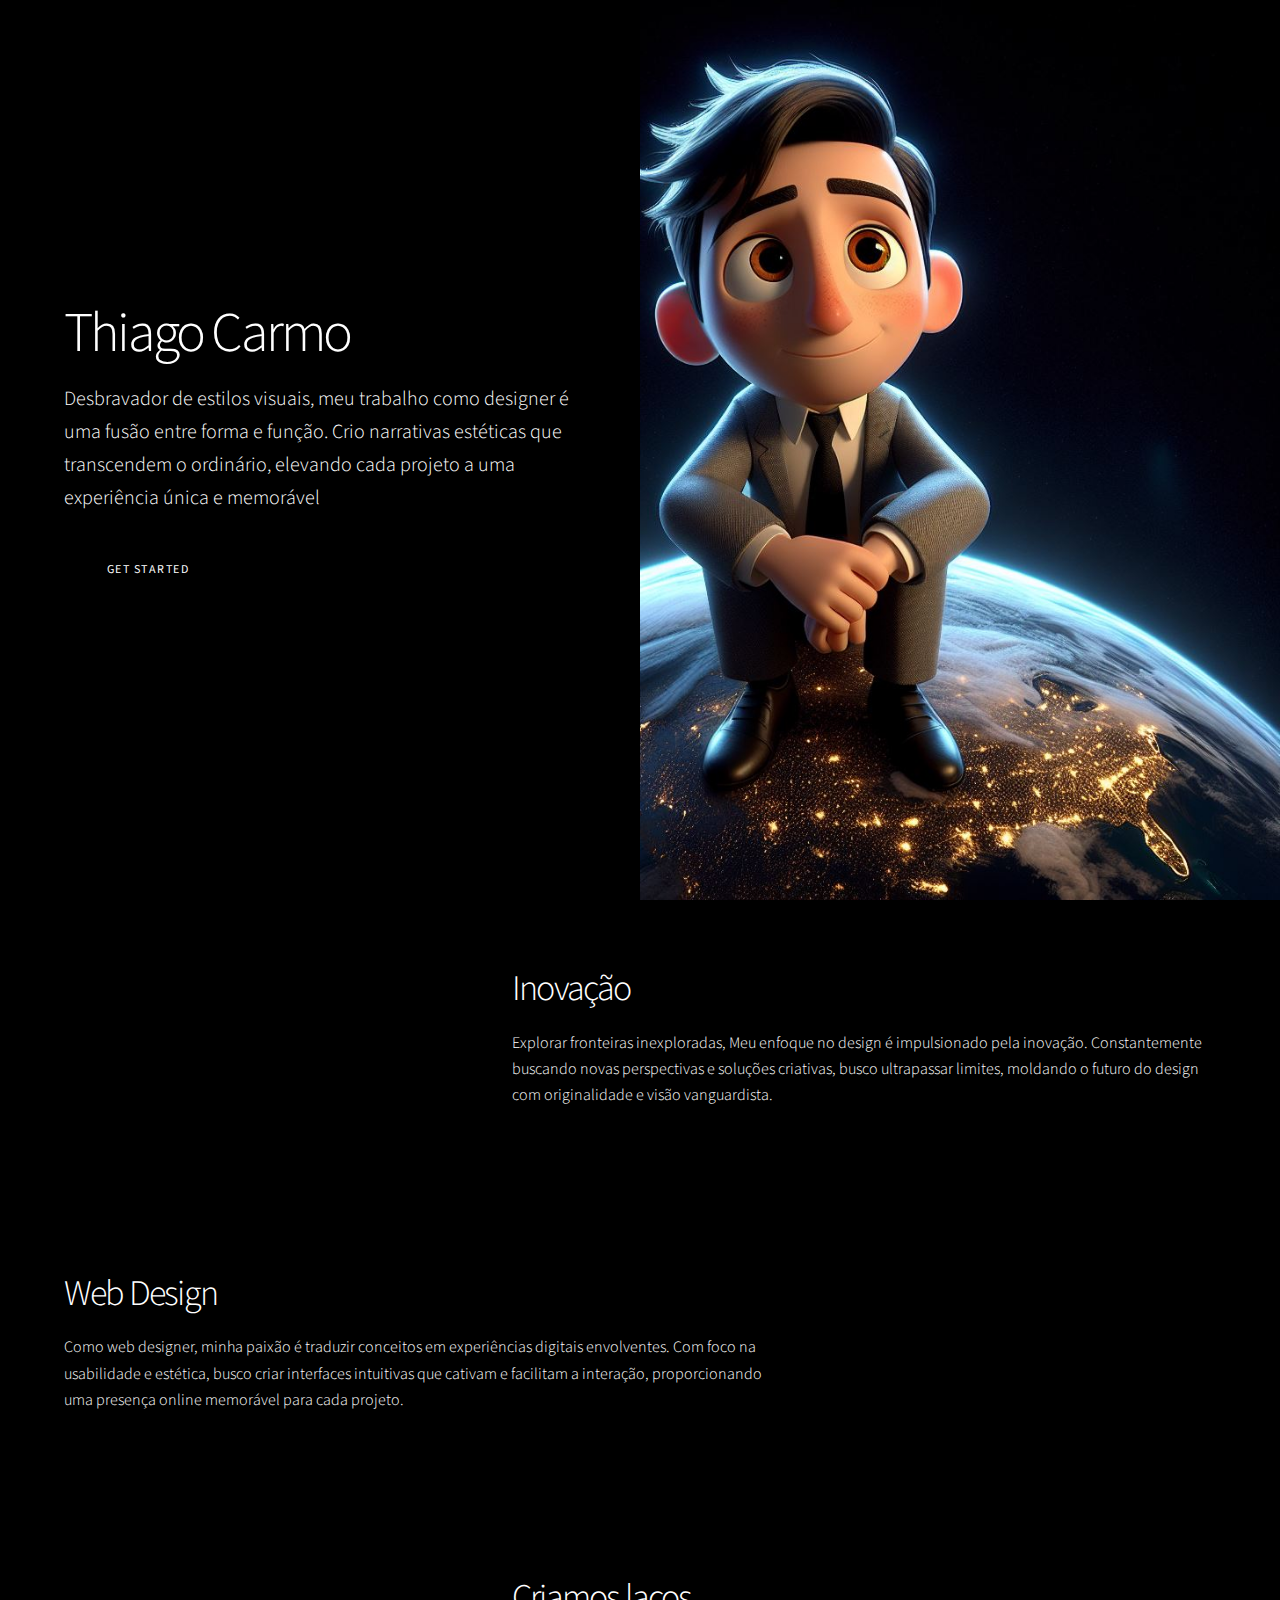
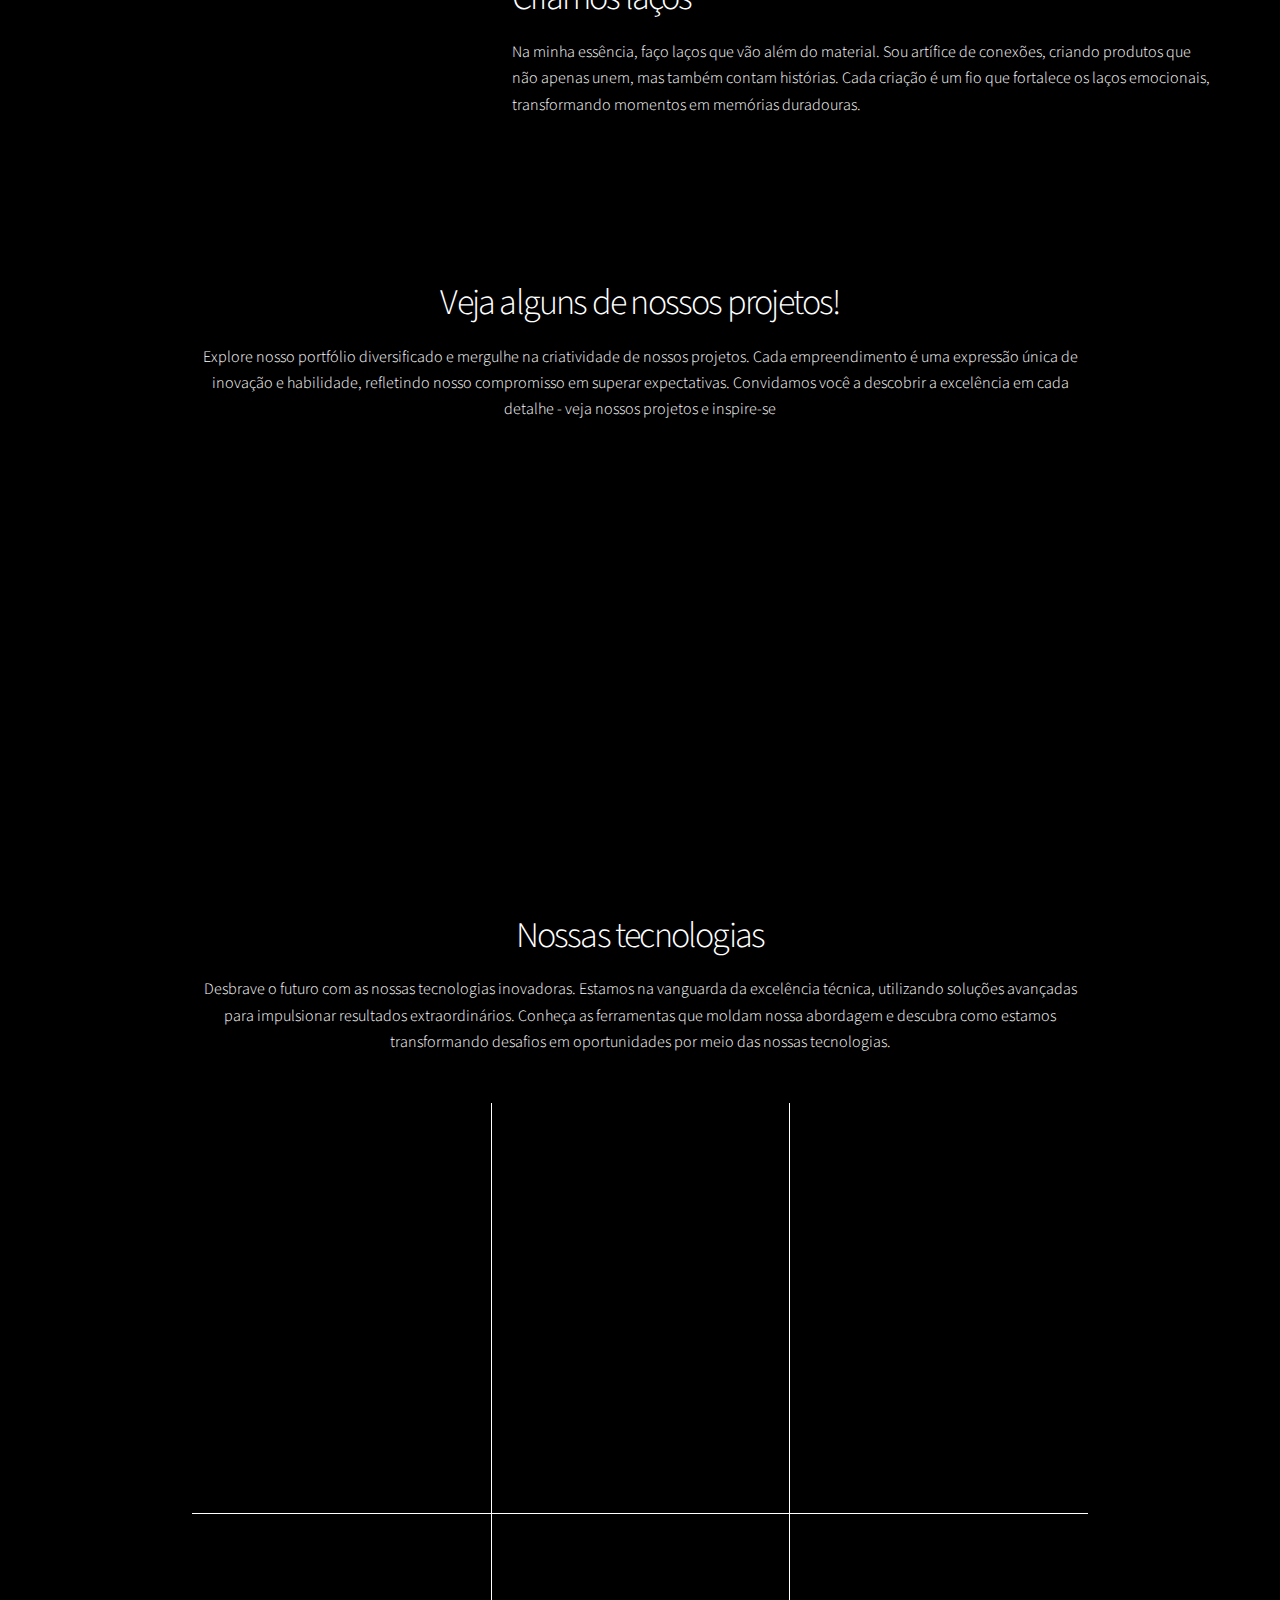
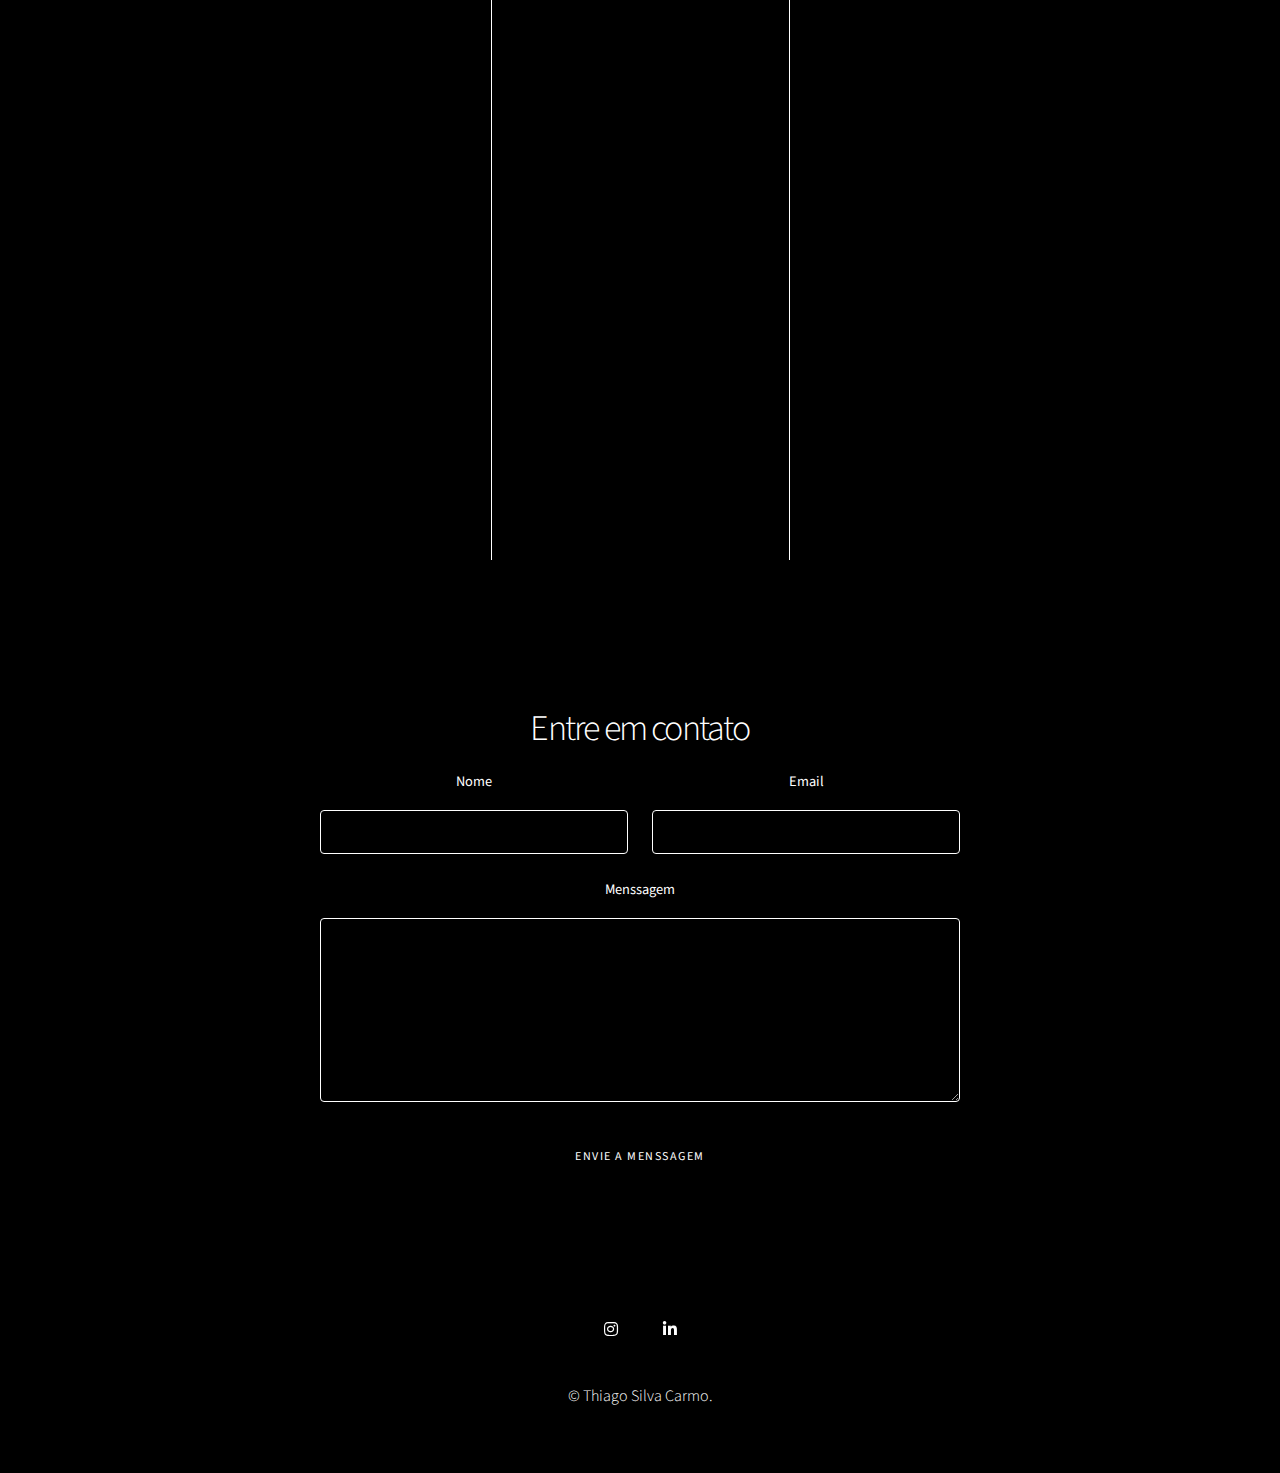
==== commit ac06020a: "Update index.html" ====
--- a/index.html
+++ b/index.html
@@ -38,7 +38,7 @@
             id="first">
             <div class="content">
                 <h2>Inovação</h2>
-                <p>Explorar fronteiras inexploradas, nosso enfoque no design é impulsionado pela inovação. Constantemente buscando novas perspectivas e soluções criativas, busco ultrapassar limites, moldando o futuro do design com originalidade e visão vanguardista.</p>
+                <p>Explorar fronteiras inexploradas, Meu enfoque no design é impulsionado pela inovação. Constantemente buscando novas perspectivas e soluções criativas, busco ultrapassar limites, moldando o futuro do design com originalidade e visão vanguardista.</p>
                 <ul class="actions stacked">
                     <!-- <li><a href="#" class="button">Learn More</a></li> -->
                 </ul>
@@ -52,7 +52,7 @@
         <section class="spotlight style1 orient-left content-align-left image-position-center onscroll-image-fade-in">
             <div class="content">
                 <h2>Web Design</h2>
-                <p>Como web designers, nossa paixão é traduzir conceitos em experiências digitais envolventes. Com foco na usabilidade e estética, busco criar interfaces intuitivas que cativam e facilitam a interação, proporcionando uma presença online memorável para cada projeto.</p>
+                <p>Como web designer, minha paixão é traduzir conceitos em experiências digitais envolventes. Com foco na usabilidade e estética, busco criar interfaces intuitivas que cativam e facilitam a interação, proporcionando uma presença online memorável para cada projeto.</p>
                 <ul class="actions stacked">
                     <!-- <li><a href="#" class="button">Learn More</a></li> -->
                 </ul>
@@ -66,7 +66,7 @@
         <section class="spotlight style1 orient-right content-align-left image-position-center onscroll-image-fade-in">
             <div class="content">
                 <h2>Criamos laços</h2>
-                <p>Na essência da nossa empresa, tecemos laços que vão além do material. Somos artífices de conexões, criando produtos que não apenas unem, mas também contam histórias. Cada criação é um fio que fortalece os laços emocionais, transformando momentos em memórias duradouras.</p>
+                <p>Na minha essência, faço laços que vão além do material. Sou artífice de conexões, criando produtos que não apenas unem, mas também contam histórias. Cada criação é um fio que fortalece os laços emocionais, transformando momentos em memórias duradouras.</p>
                 <ul class="actions stacked">
                     <!-- <li><a href="#" class="button">Learn More</a></li> -->
                 </ul>
@@ -256,18 +256,18 @@
                     </section>
                     <section>
                         <!-- <span class="icon style2 major fa-gem"></span> -->
-                        <h3>HTML 5</h3>
-                        <p>Desenvolva experiências online envolventes com o HTML5, a linguagem fundamental para a web moderna. Com recursos avançados, como áudio, vídeo e gráficos, o HTML5 oferece uma base sólida para criação de sites dinâmicos e interativos. Explore o potencial ilimitado da programação web com esta tecnologia inovadora.</p>
-                    </section>
-                    <section>
-                        <!-- <span class="icon style2 major fa-gem"></span> -->
-                        <h3>CSS</h3>
-                        <p>Estilize a web com elegância e precisão usando o CSS (Cascading Style Sheets). Como a linguagem essencial para design de páginas, o CSS transforma conceitos em layouts visualmente atraentes. Explore a versatilidade do CSS para criar experiências de usuário marcantes e designs cativantes na era digital.</p>
+                        <h3>After effects</h3>
+                        <p>é um software de composição e animação utilizado principalmente na pós-produção de vídeos e filmes. Ele permite aos usuários criar e manipular uma variedade de efeitos visuais, gráficos em movimento, animações de texto e muito mais. Com suas ferramentas avançadas de animação e controle preciso sobre camadas e propriedades, o After Effects é amplamente utilizado na indústria cinematográfica, televisiva e de produção de vídeos online para adicionar efeitos especiais, títulos animados, gráficos em movimento e outros elementos visuais dinâmicos aos projetos audiovisuais.</p>
+                    </section>
+                    <section>
+                        <!-- <span class="icon style2 major fa-gem"></span> -->
+                        <h3>Sketchbook</h3>
+                        <p>é um software de desenho digital e pintura usado por artistas, ilustradores e designers para criar obras de arte digitais. Oferece uma ampla gama de ferramentas de desenho, como lápis, canetas, pincéis, marcadores e borrachas, permitindo que os usuários criem ilustrações detalhadas com precisão e fluidez.</p>
                     </section>
                     <section>
                         <!-- <span class="icon style2 major fa-gem"></span> -->
                         <h3>Javascript</h3>
-                        <p>Dê vida à interatividade na web com JavaScript. Como a linguagem de programação essencial para o front-end, o JavaScript capacita experiências dinâmicas e responsivas. Desenvolva funcionalidades poderosas e aprimore a interação do usuário, elevando seus projetos web a um novo patamar de sofisticação e eficiência.</p>
+                        <p>é um software de animação vetorial amplamente utilizado para criar animações interativas, aplicativos da web, jogos e conteúdo de mídia digital.</p>
                     </section>
                   
                    
@@ -313,7 +313,7 @@
                     <li><a href="https://www.linkedin.com/in/thiago-silva-carmo-9b46a412a/"
                             class="icon brands style2 fa-linkedin-in"><span class="label">LinkedIn</span></a></li>
                 </ul>
-                <p>&copy; NadaMal Design.</p>
+                <p>&copy; Thiago Silva Carmo.</p>
             </div>
         </footer>
 
@@ -330,4 +330,4 @@
 
 </body>
 
-</html>+</html>
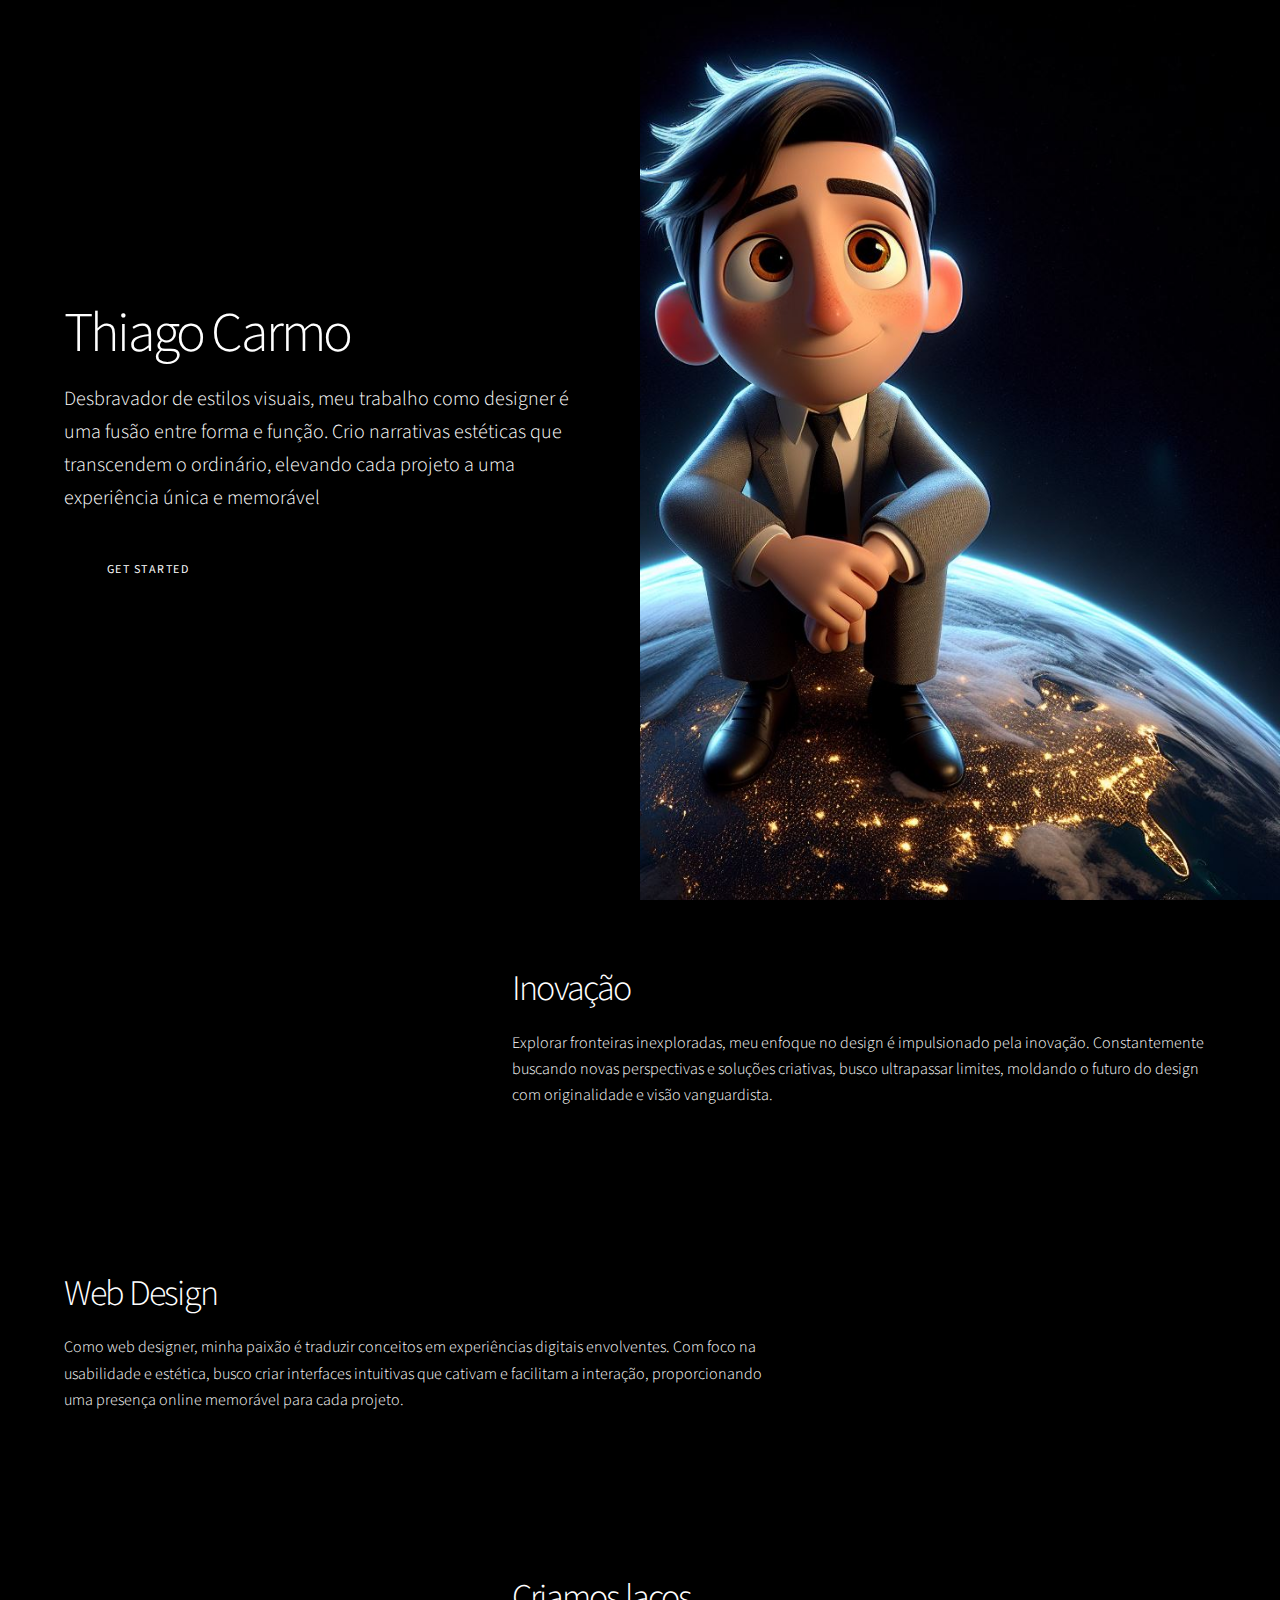
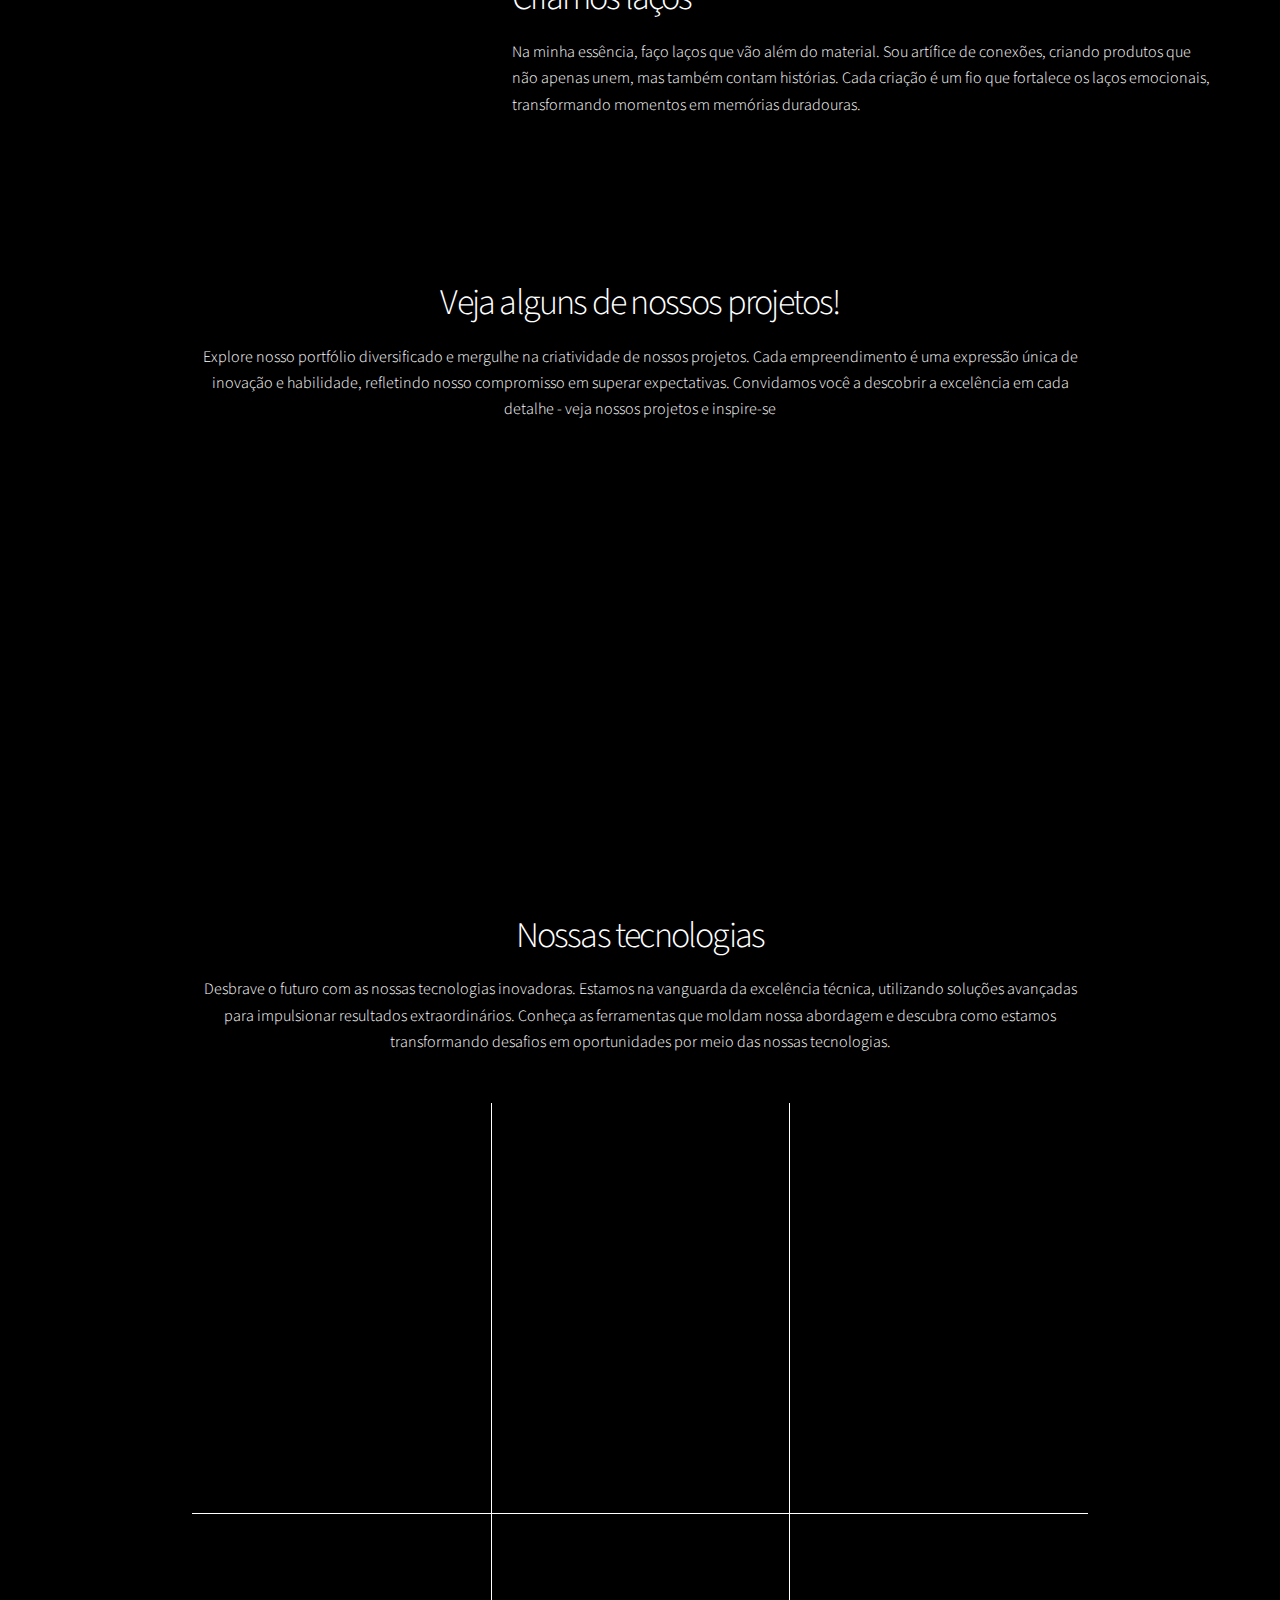
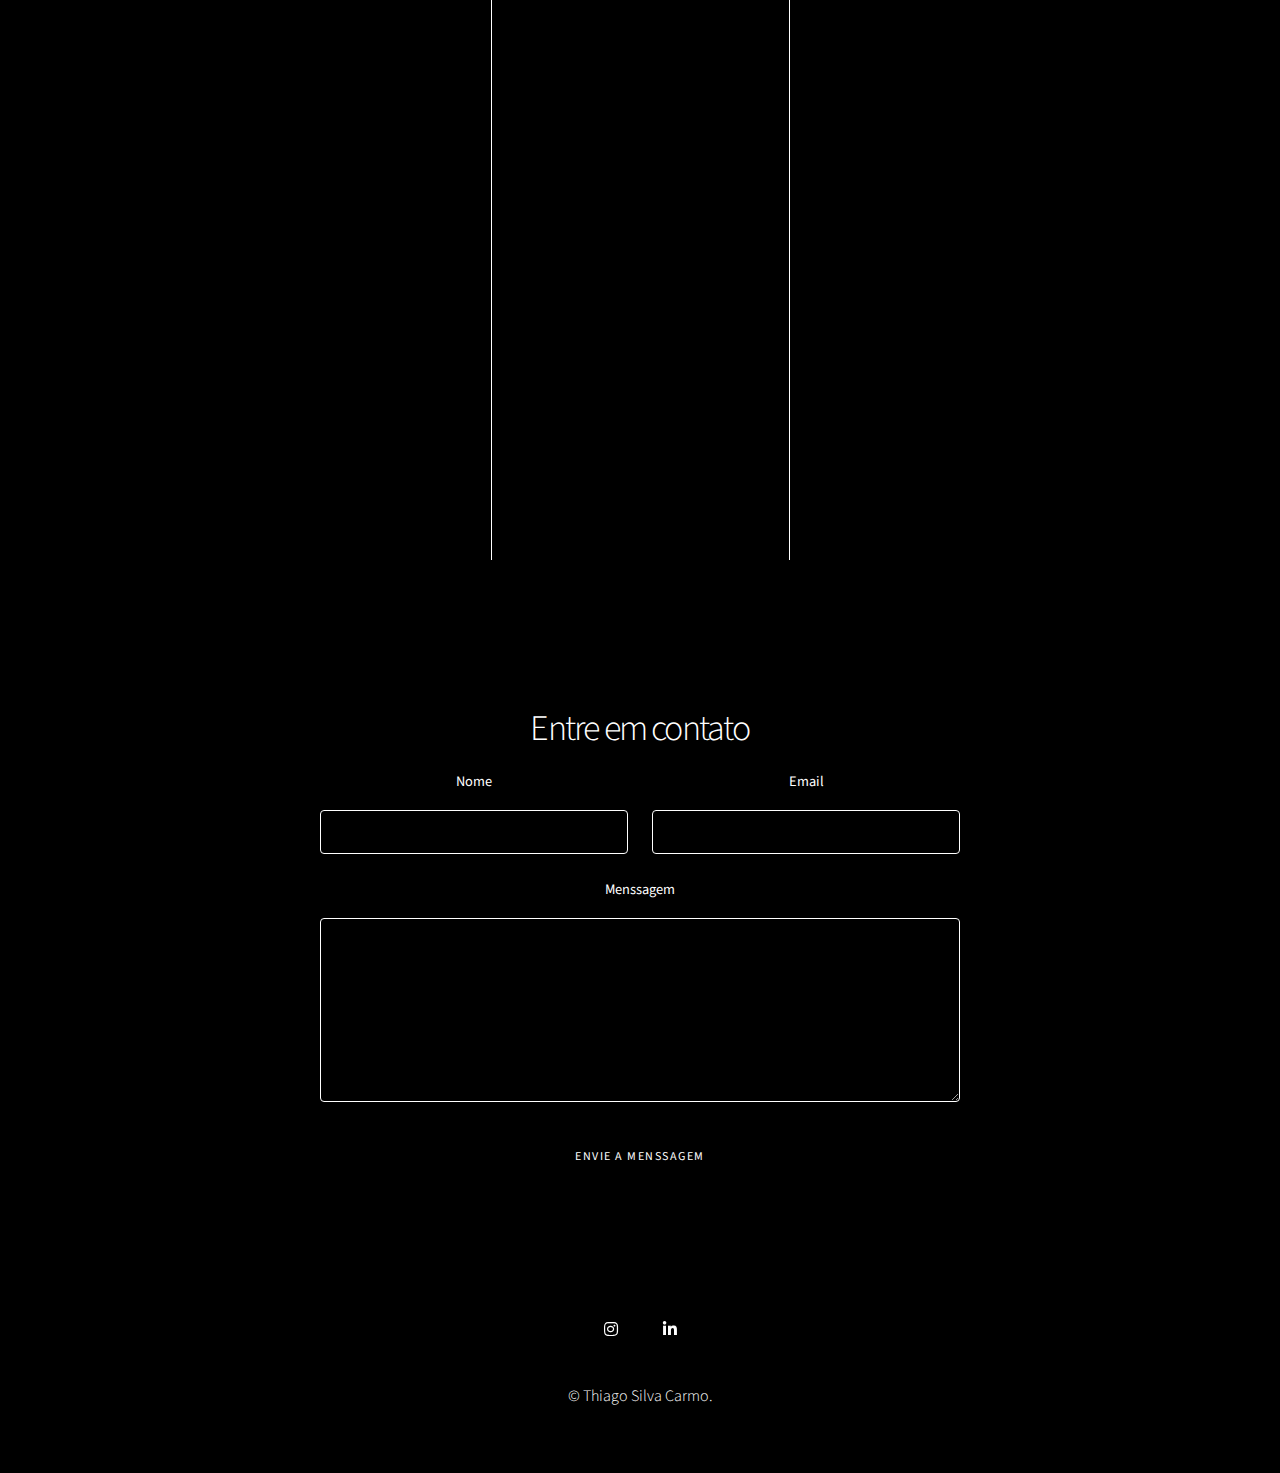
==== commit 928dfbf4: "Update index.html" ====
--- a/index.html
+++ b/index.html
@@ -38,7 +38,7 @@
             id="first">
             <div class="content">
                 <h2>Inovação</h2>
-                <p>Explorar fronteiras inexploradas, Meu enfoque no design é impulsionado pela inovação. Constantemente buscando novas perspectivas e soluções criativas, busco ultrapassar limites, moldando o futuro do design com originalidade e visão vanguardista.</p>
+                <p>Explorar fronteiras inexploradas, meu enfoque no design é impulsionado pela inovação. Constantemente buscando novas perspectivas e soluções criativas, busco ultrapassar limites, moldando o futuro do design com originalidade e visão vanguardista.</p>
                 <ul class="actions stacked">
                     <!-- <li><a href="#" class="button">Learn More</a></li> -->
                 </ul>
@@ -266,7 +266,7 @@
                     </section>
                     <section>
                         <!-- <span class="icon style2 major fa-gem"></span> -->
-                        <h3>Javascript</h3>
+                        <h3>Animator</h3>
                         <p>é um software de animação vetorial amplamente utilizado para criar animações interativas, aplicativos da web, jogos e conteúdo de mídia digital.</p>
                     </section>
                   
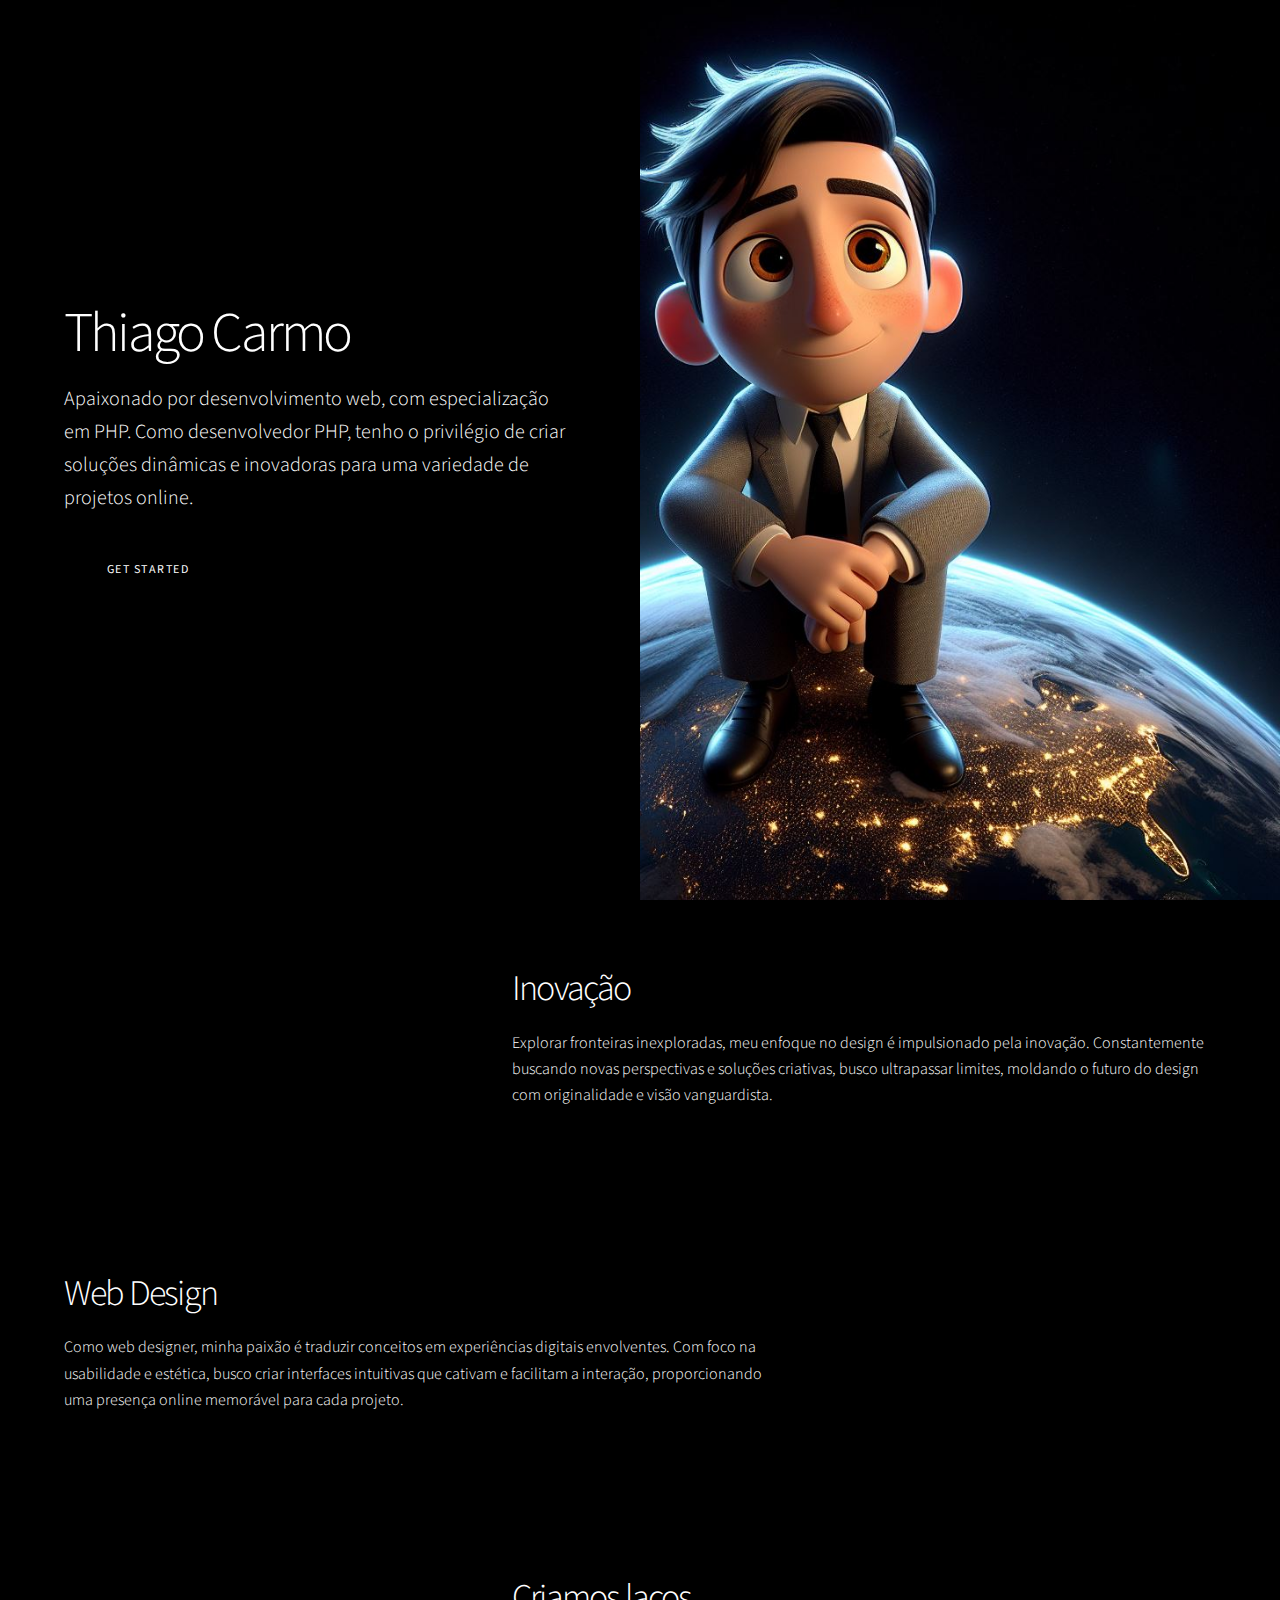
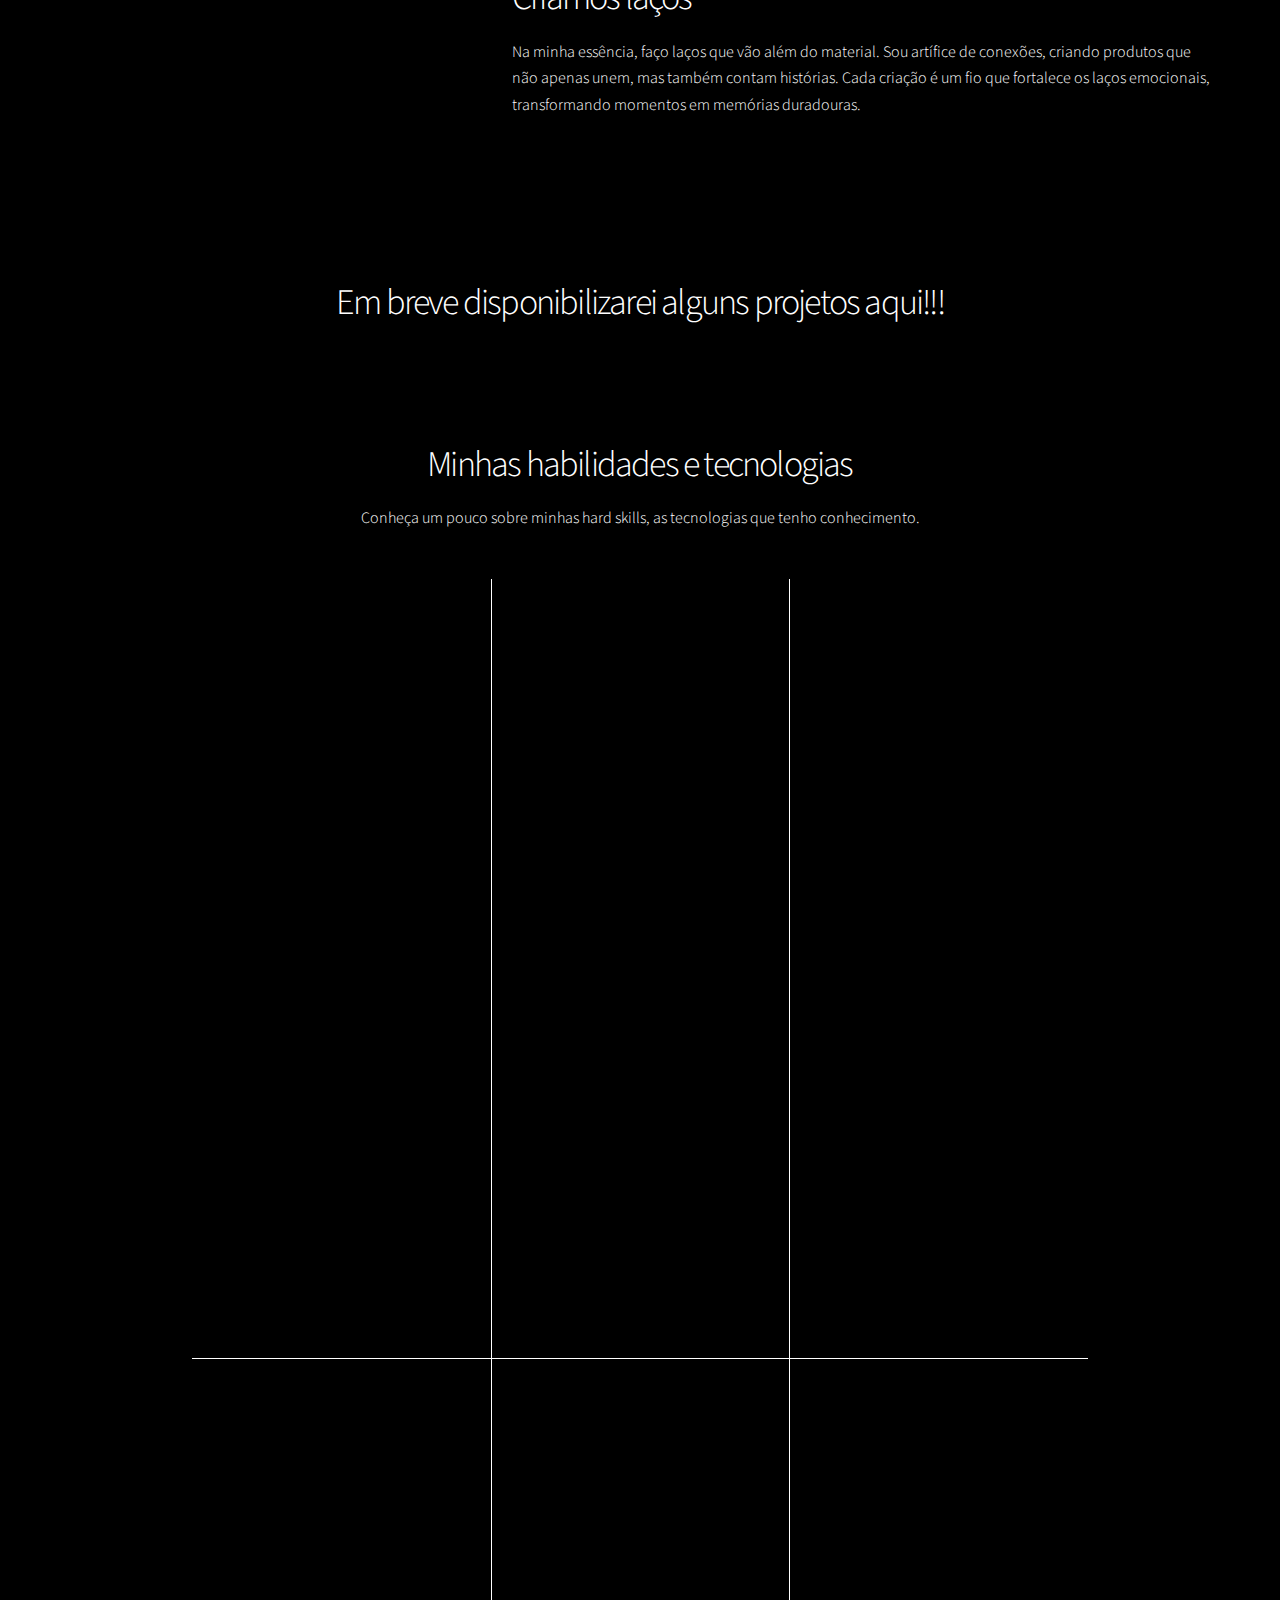
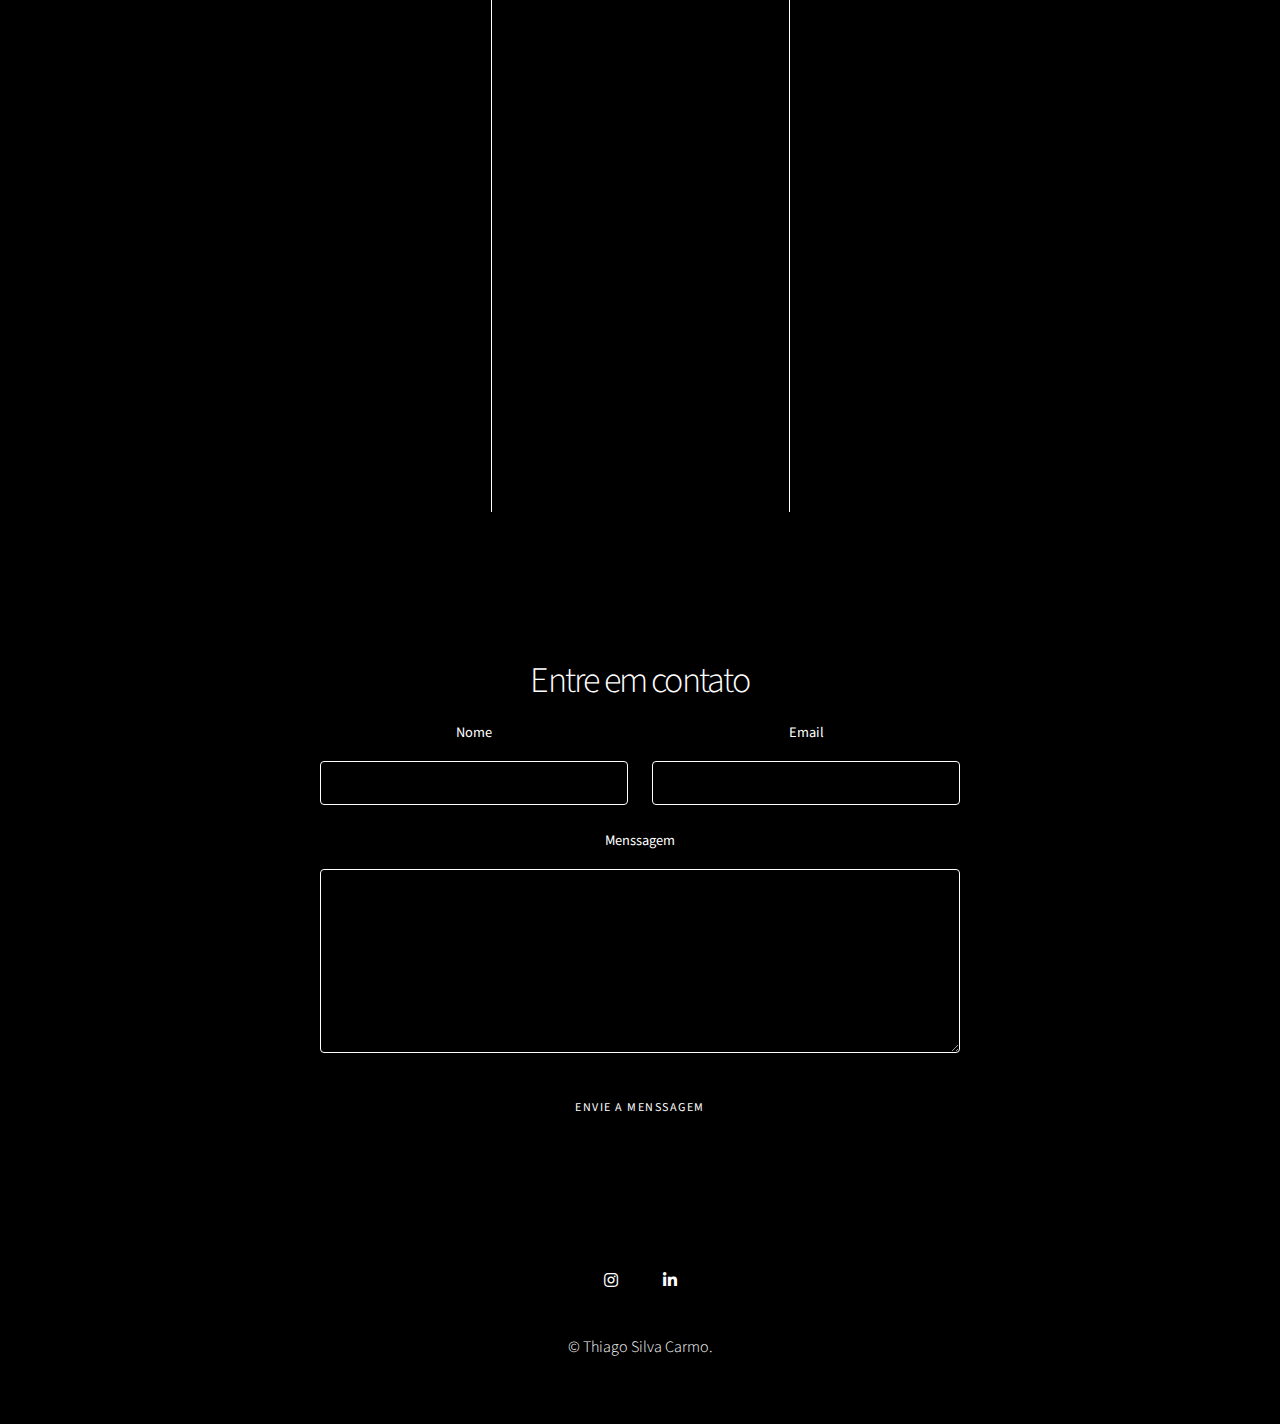
==== commit 66a0b2e9: "Update index.html" ====
--- a/index.html
+++ b/index.html
@@ -21,9 +21,7 @@
             class="banner style1 orient-left content-align-left image-position-right fullscreen onload-image-fade-in onload-content-fade-right">
             <div class="content">
                 <h1>Thiago Carmo</h1>
-                <p class="major">Desbravador de estilos visuais, meu trabalho como designer é uma fusão entre forma e
-                    função. Crio narrativas estéticas que transcendem o ordinário, elevando cada projeto a uma
-                    experiência única e memorável</p>
+                <p class="major">Apaixonado por desenvolvimento web, com especialização em PHP. Como desenvolvedor PHP, tenho o privilégio de criar soluções dinâmicas e inovadoras para uma variedade de projetos online.</p>
                 <ul class="actions stacked">
                     <li><a href="#first" class="button big wide smooth-scroll-middle">Get Started</a></li>
                 </ul>
@@ -77,14 +75,14 @@
         </section>
 
         <!-- Five -->
-        <section class="wrapper style1 align-center">
+<section class="wrapper style1 align-center">
             <div class="inner">
-                <h2>Veja alguns de nossos projetos!</h2>
-                <p>Explore nosso portfólio diversificado e mergulhe na criatividade de nossos projetos. Cada empreendimento é uma expressão única de inovação e habilidade, refletindo nosso compromisso em superar expectativas. Convidamos você a descobrir a excelência em cada detalhe - veja nossos projetos e inspire-se</p>
+                <h2>Em breve disponibilizarei alguns projetos aqui!!!</h2>
+                <!--<p>Explore nosso portfólio diversificado e mergulhe na criatividade de nossos projetos. Cada empreendimento é uma expressão única de inovação e habilidade, refletindo nosso compromisso em superar expectativas. Convidamos você a descobrir a excelência em cada detalhe - veja nossos projetos e inspire-se</p>-->
             </div>
 
             <!-- Gallery -->
-            <div class="gallery style2 medium lightbox onscroll-fade-in">
+           <!-- <div class="gallery style2 medium lightbox onscroll-fade-in">
                 <article>
                     <a href="images/gallery/fulls/01.png" class="image">
                         <img src="images/gallery/thumbs/01.png" alt="" />
@@ -231,43 +229,43 @@
                 </article>
             </div>
 
-        </section>
-
+        </section>-->      
+   
         <!-- Six -->
         <section class="wrapper style1 align-center">
             <div class="inner">
-                <h2>Nossas tecnologias</h2>
-                <p>Desbrave o futuro com as nossas tecnologias inovadoras. Estamos na vanguarda da excelência técnica, utilizando soluções avançadas para impulsionar resultados extraordinários. Conheça as ferramentas que moldam nossa abordagem e descubra como estamos transformando desafios em oportunidades por meio das nossas tecnologias.</p>
+                <h2>Minhas habilidades e tecnologias</h2>
+                <p>Conheça um pouco sobre minhas hard skills, as tecnologias que tenho conhecimento.</p>
                 <div class="items style1 medium onscroll-fade-in">
                     <section>
                         <!-- <span class="icon style2 major fa-gem"></span> -->
-                        <h3>Illustrator</h3>
-                        <p>Impulsione sua criatividade com o Adobe Illustrator, a ferramenta essencial para dar vida a visões artísticas. Com recursos avançados de design vetorial, o Illustrator oferece liberdade ilimitada para expressar sua imaginação. Transforme ideias em obras-primas visuais com precisão e fluidez incomparáveis.</p>
-                    </section>
-                    <section>
-                        <!-- <span class="icon style2 major fa-gem"></span> -->
-                        <h3>Photoshop</h3>
-                        <p>Explore novos horizontes visuais com o Adobe Photoshop, uma plataforma poderosa para manipulação de imagens e criação de composições envolventes. Desenvolva projetos impactantes com ferramentas intuitivas, redefinindo a estética digital. No Photoshop, cada pixel é uma oportunidade para a inovação visual</p>
-                    </section>
-                    <section>
-                        <!-- <span class="icon style2 major fa-gem"></span> -->
-                        <h3>Premiere</h3>
-                        <p>Descubra o poder da narrativa visual com o Adobe Premiere. Sua plataforma de edição de vídeo líder oferece uma experiência incomparável na criação de conteúdo envolvente. Do corte ao efeito final, o Premiere redefine a produção audiovisual, proporcionando uma jornada imersiva para cineastas e criadores de conteúdo</p>
-                    </section>
-                    <section>
-                        <!-- <span class="icon style2 major fa-gem"></span> -->
-                        <h3>After effects</h3>
-                        <p>é um software de composição e animação utilizado principalmente na pós-produção de vídeos e filmes. Ele permite aos usuários criar e manipular uma variedade de efeitos visuais, gráficos em movimento, animações de texto e muito mais. Com suas ferramentas avançadas de animação e controle preciso sobre camadas e propriedades, o After Effects é amplamente utilizado na indústria cinematográfica, televisiva e de produção de vídeos online para adicionar efeitos especiais, títulos animados, gráficos em movimento e outros elementos visuais dinâmicos aos projetos audiovisuais.</p>
-                    </section>
-                    <section>
-                        <!-- <span class="icon style2 major fa-gem"></span> -->
-                        <h3>Sketchbook</h3>
-                        <p>é um software de desenho digital e pintura usado por artistas, ilustradores e designers para criar obras de arte digitais. Oferece uma ampla gama de ferramentas de desenho, como lápis, canetas, pincéis, marcadores e borrachas, permitindo que os usuários criem ilustrações detalhadas com precisão e fluidez.</p>
-                    </section>
-                    <section>
-                        <!-- <span class="icon style2 major fa-gem"></span> -->
-                        <h3>Animator</h3>
-                        <p>é um software de animação vetorial amplamente utilizado para criar animações interativas, aplicativos da web, jogos e conteúdo de mídia digital.</p>
+                        <h3>PHP</h3>
+                        <p>Uma das linguagens de programação mais populares para desenvolvimento web, destaca-se pela sua simplicidade, versatilidade e robustez. Utilizado principalmente para criar páginas web dinâmicas e interativas, o PHP é uma linguagem de código aberto que oferece uma ampla gama de funcionalidades, desde o processamento de formulários e acesso a bancos de dados até a criação de sistemas complexos de gerenciamento de conteúdo. Com uma vasta comunidade de desenvolvedores e uma extensa biblioteca de recursos, o PHP continua a evoluir para atender às demandas do desenvolvimento web moderno, tornando-o uma escolha poderosa para a criação de aplicações web escaláveis e eficientes.</p>
+                    </section>
+                    <section>
+                        <!-- <span class="icon style2 major fa-gem"></span> -->
+                        <h3>MySQL</h3>
+                        <p>MySQL é um sistema de gerenciamento de banco de dados relacional amplamente utilizado, conhecido por sua confiabilidade, escalabilidade e desempenho. Ele fornece uma estrutura robusta para armazenar e gerenciar dados, oferecendo recursos avançados de consulta e manipulação, além de suporte para transações ACID (Atomicidade, Consistência, Isolamento, Durabilidade). MySQL é uma escolha popular para uma variedade de aplicativos, desde sites simples até sistemas empresariais complexos, devido à sua facilidade de uso, integração com outras tecnologias e natureza de código aberto.</p>
+                    </section>
+                    <section>
+                        <!-- <span class="icon style2 major fa-gem"></span> -->
+                        <h3>PostgreSQL</h3>
+                        <p>É um sistema de gerenciamento de banco de dados relacional de código aberto, altamente confiável e poderoso. Ele se destaca por sua capacidade de lidar com cargas de trabalho complexas e exigentes, oferecendo recursos avançados de consulta, suporte completo para transações ACID e extensibilidade através de várias linguagens de programação. Além disso, o PostgreSQL é reconhecido por sua conformidade com padrões, segurança robusta e capacidade de escalar para atender às necessidades de aplicativos desde simples até os mais críticos. Sua comunidade ativa e comprometida garante contínua inovação e desenvolvimento, tornando-o uma escolha popular para uma variedade de casos de uso em ambientes empresariais e de desenvolvimento.</p>
+                    </section>
+                    <section>
+                        <!-- <span class="icon style2 major fa-gem"></span> -->
+                        <h3>HTML</h3>
+                        <p>HyperText Markup Language, é a linguagem padrão para criação e estruturação de páginas web. Utilizando uma série de tags e elementos, o HTML permite definir o conteúdo e a organização de uma página, incluindo texto, imagens, links e outros elementos multimídia. Ele fornece a estrutura básica de uma página web, definindo a hierarquia e o layout dos elementos, enquanto trabalha em conjunto com outras tecnologias como CSS e JavaScript para estilizar e adicionar interatividade à página. O HTML é fundamental para a construção de sites e aplicativos web, sendo uma linguagem simples, intuitiva e amplamente suportada pelos navegadores modernos.</p>
+                    </section>
+                    <section>
+                        <!-- <span class="icon style2 major fa-gem"></span> -->
+                        <h3>CSS</h3>
+                        <p>Cascading Style Sheets, é uma linguagem de estilo utilizada para controlar a apresentação e o design de páginas web. Com o CSS, os desenvolvedores podem definir estilos para elementos HTML, como cores, fontes, margens, espaçamento e posicionamento, separando assim a estrutura do conteúdo da sua apresentação visual. Isso permite uma personalização flexível e consistente do layout e da aparência de um site ou aplicativo web em diferentes dispositivos e navegadores. O CSS é fundamental para criar interfaces atraentes e responsivas, garantindo uma experiência de usuário agradável e consistente.</p>
+                    </section>
+                    <section>
+                        <!-- <span class="icon style2 major fa-gem"></span> -->
+                        <h3>Scrum</h3>
+                        <p>É um framework ágil para gerenciamento de projetos, especialmente em desenvolvimento de software. Baseado em interações iterativas e incrementais, o Scrum promove a colaboração, a transparência e a adaptabilidade ao longo do ciclo de vida do projeto. As principais práticas do Scrum incluem a divisão do trabalho em sprints de curto prazo, reuniões diárias de acompanhamento (daily stand-ups), revisões de sprint e retrospectivas para avaliar o progresso e identificar oportunidades de melhoria. O Scrum capacita equipes a entregarem valor de forma rápida e contínua, priorizando as necessidades do cliente e respondendo de forma flexível às mudanças nos requisitos e no ambiente de negócios.</p>
                     </section>
                   
                    
